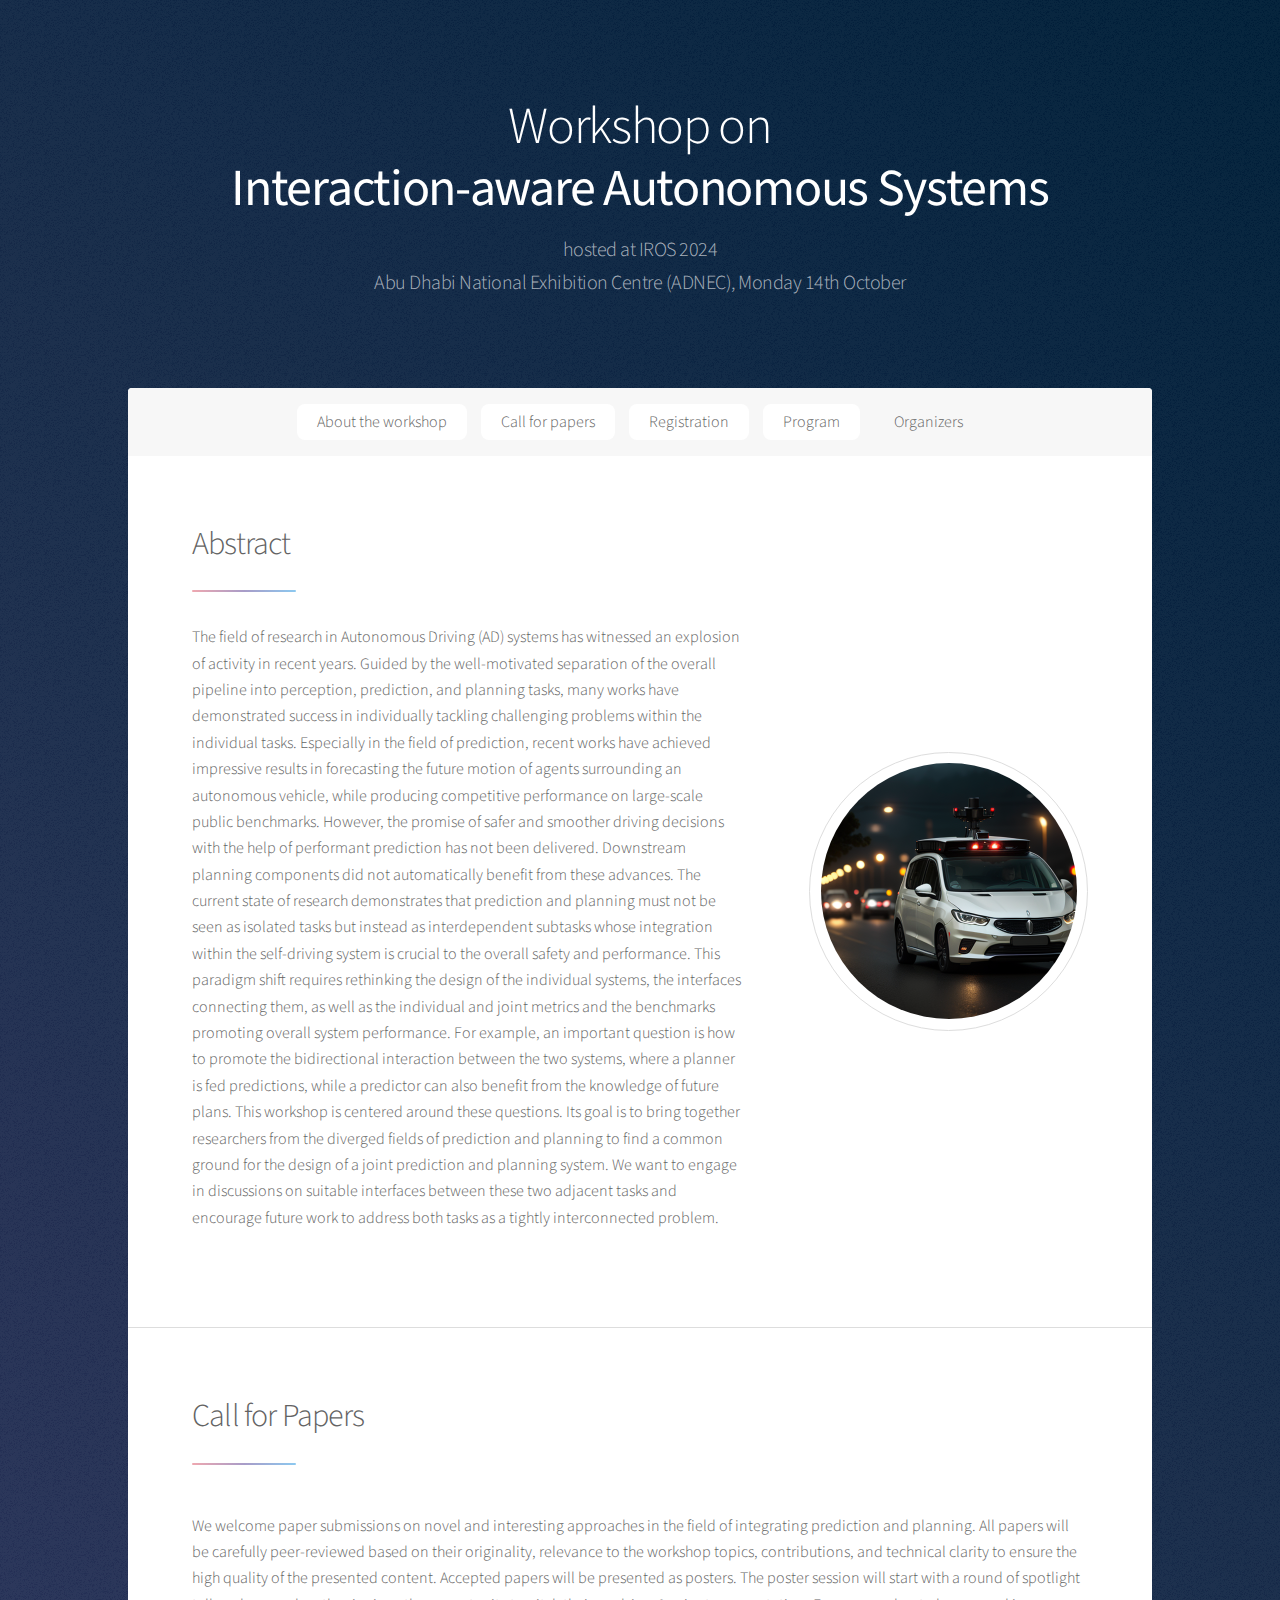
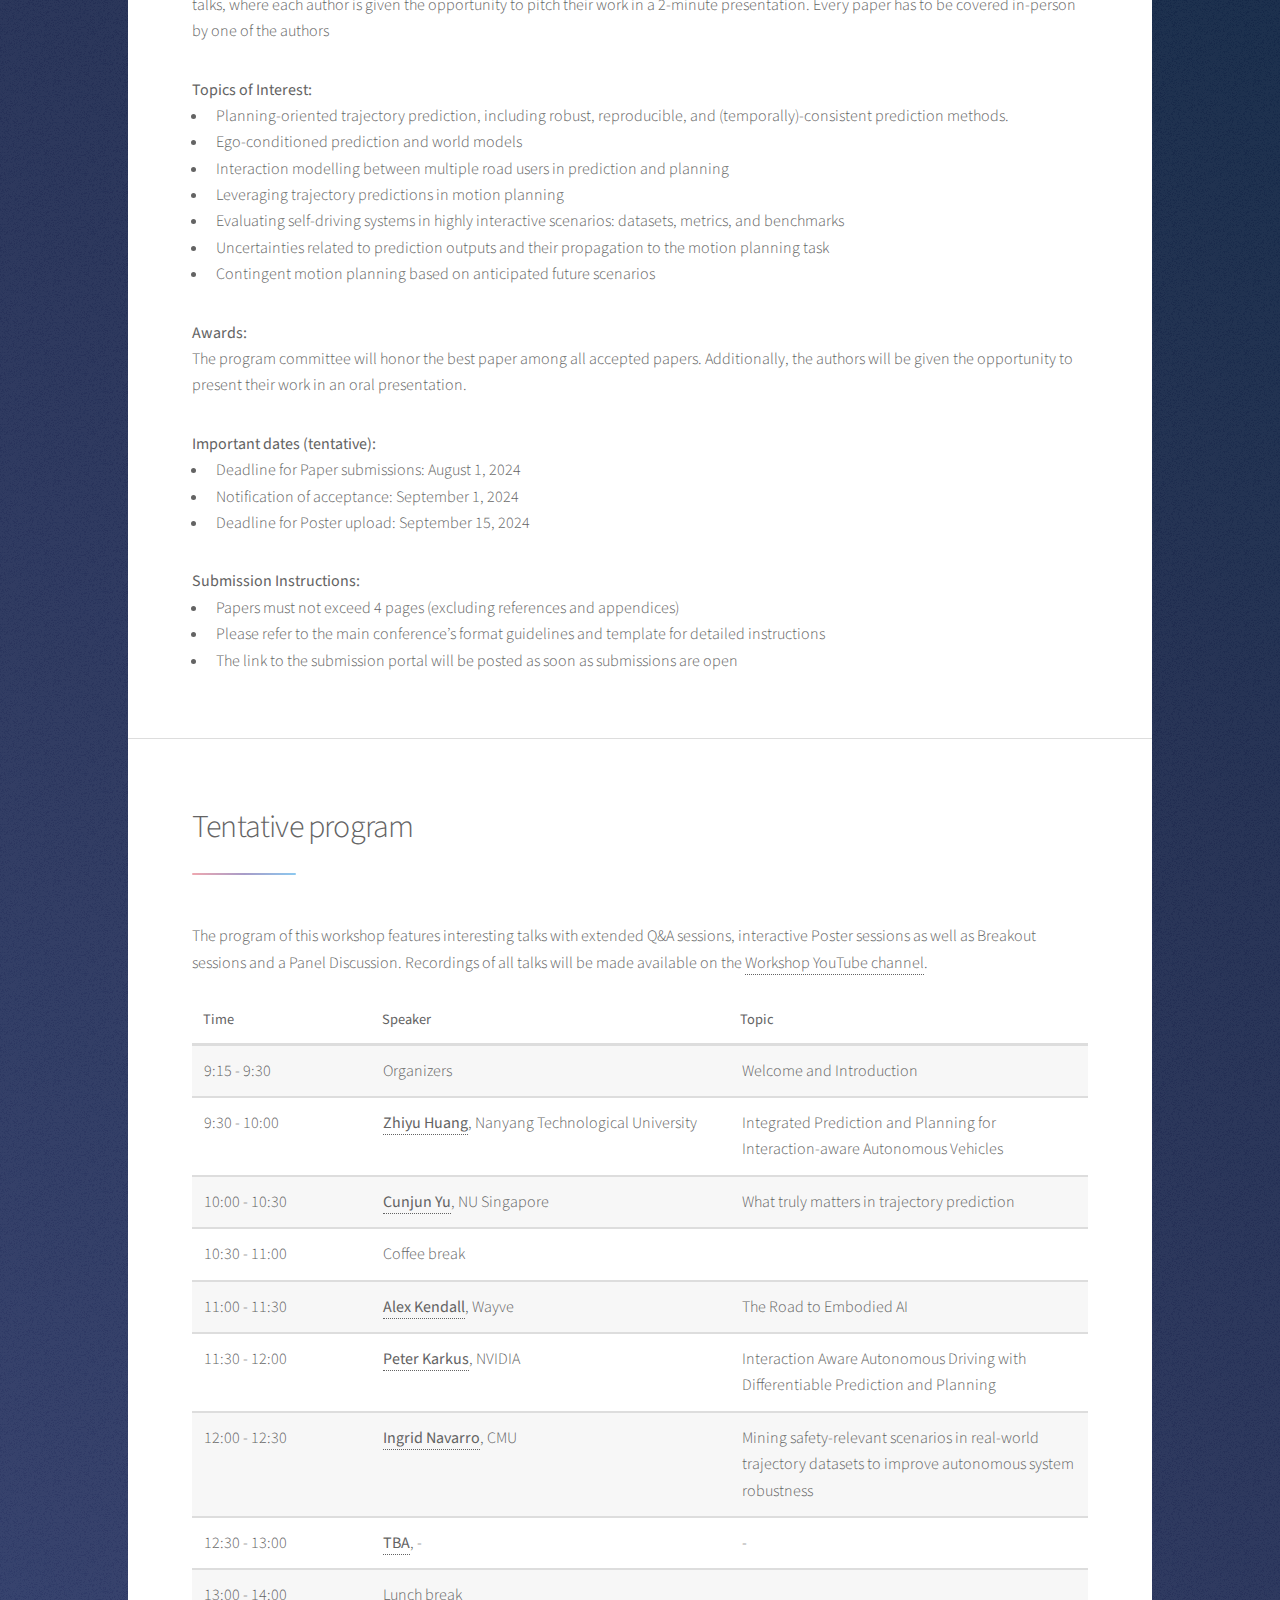
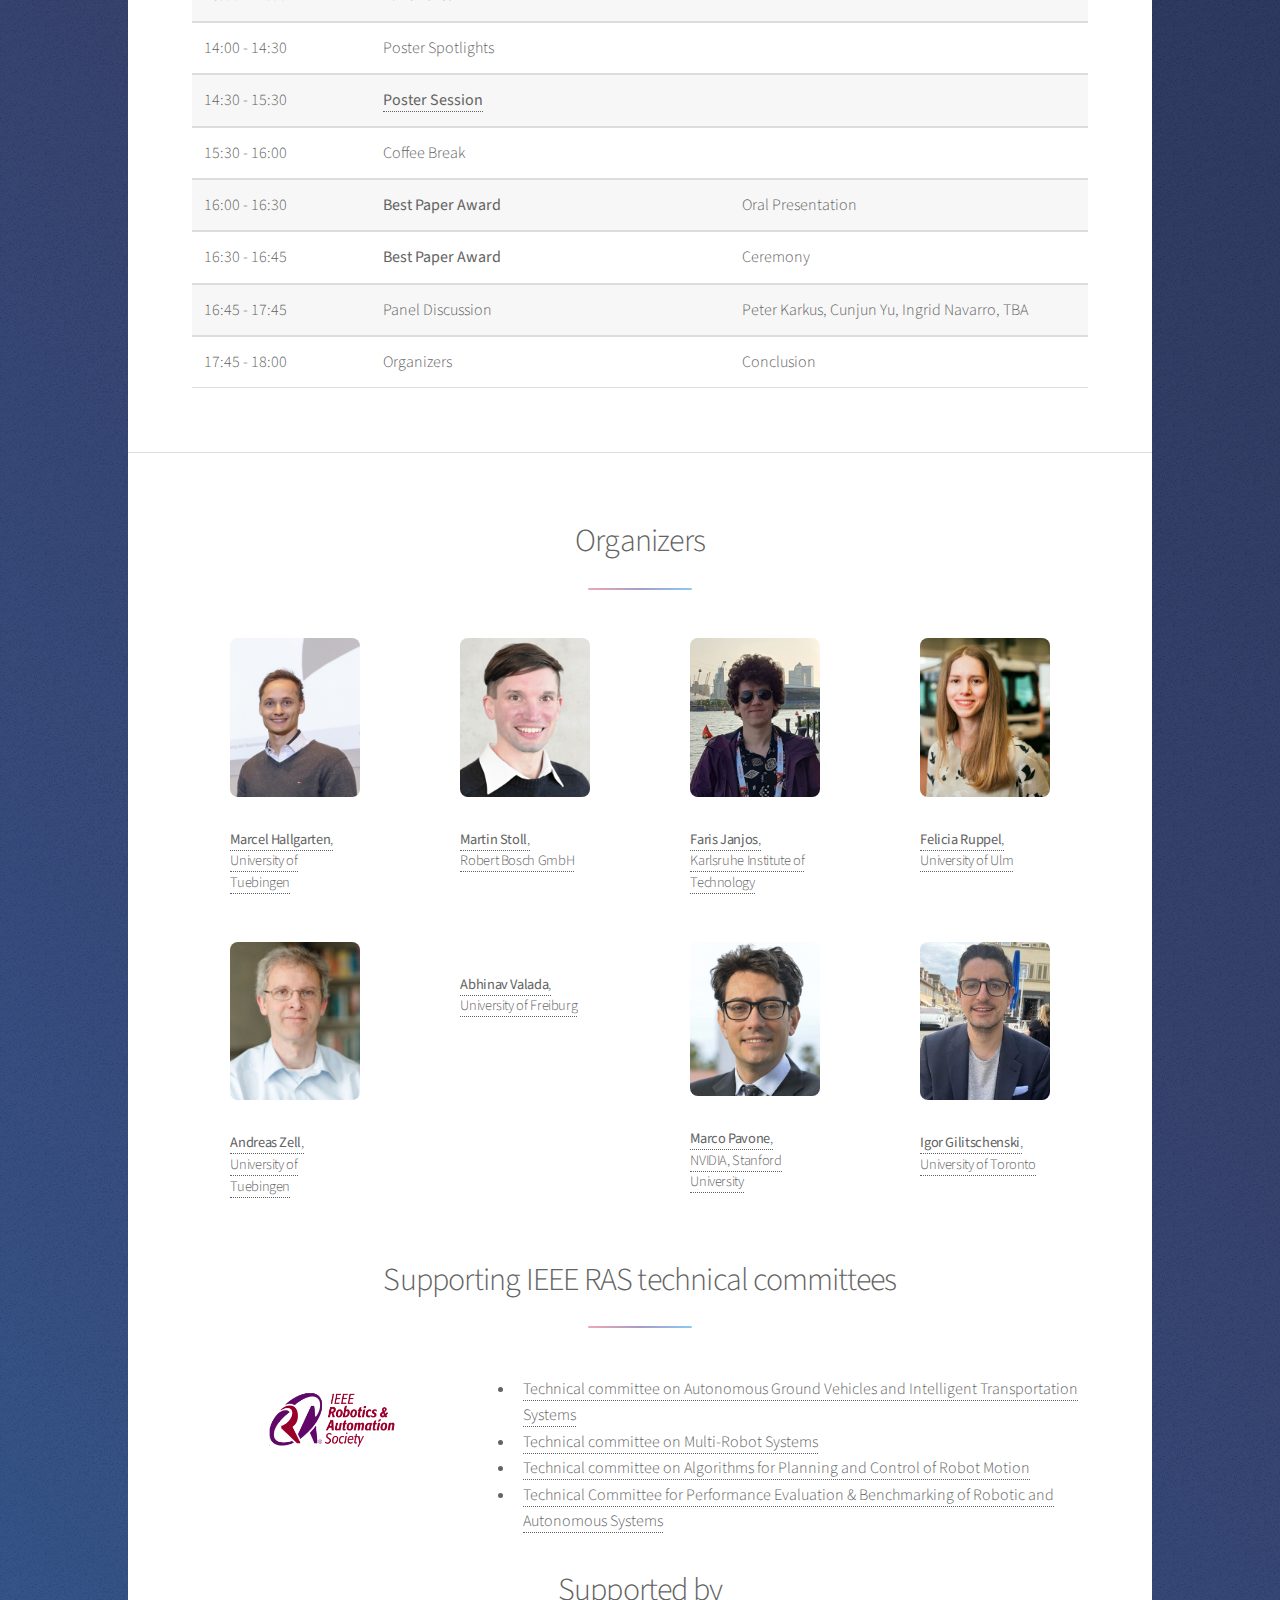
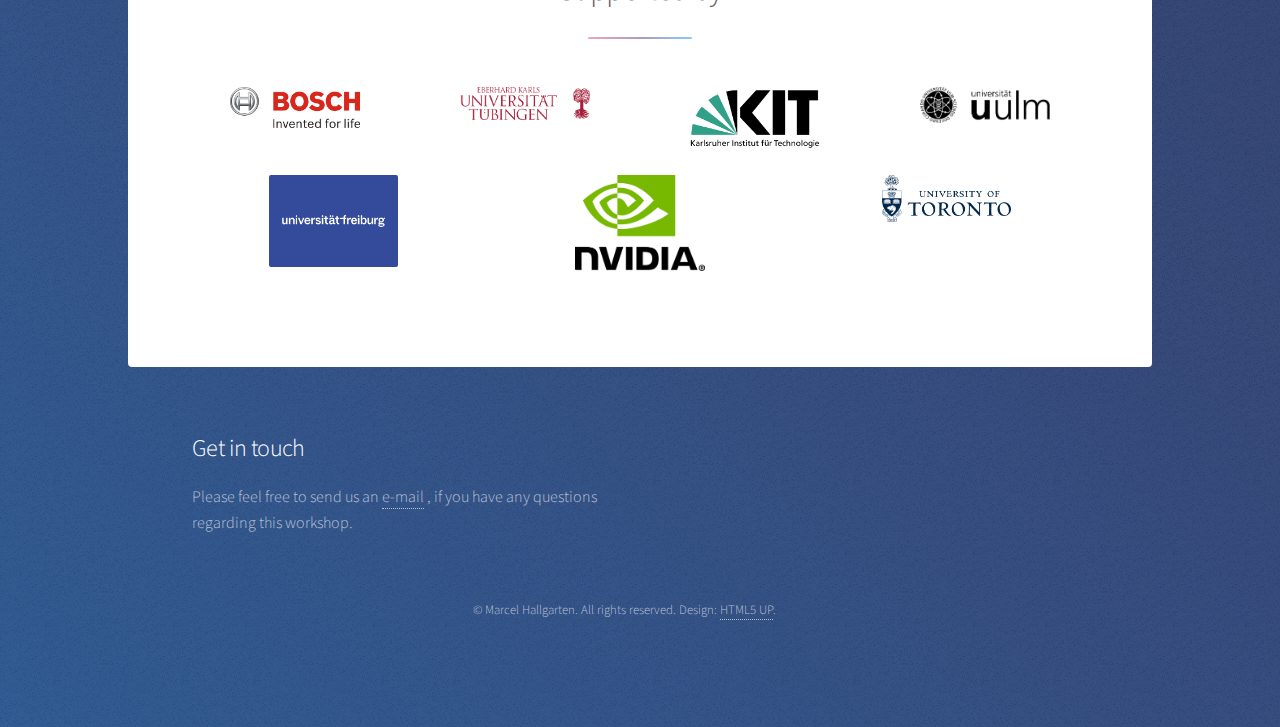
==== index.html @ a4592b58 "Update schedule" ====
<!DOCTYPE HTML>
<!--
	Stellar by HTML5 UP
	html5up.net | @ajlkn
	Free for personal and commercial use under the CCA 3.0 license (html5up.net/license)
-->
<html>

<head>
	<title>Workshop on Interaction-aware Autonomous Systems</title>
	<meta charset="utf-8" />
	<meta name="viewport" content="width=device-width, initial-scale=1, user-scalable=no" />
	<link rel="stylesheet" href="assets/css/main.css" />
	<noscript>
		<link rel="stylesheet" href="assets/css/noscript.css" />
	</noscript>
	<link rel="apple-touch-icon" sizes="180x180" href="apple-touch-icon.png">
	<link rel="icon" type="image/png" sizes="32x32" href="favicon-32x32.png">
	<link rel="icon" type="image/png" sizes="16x16" href="favicon-16x16.png">
	<link rel="manifest" href="/site.webmanifest" <link rel="shortcut icon" type="image/x-icon" href="favicon.ico">
</head>

<body class="is-preload">

	<!-- Wrapper -->
	<div id="wrapper">

		<!-- Header -->
		<header id="header" class="alt">
			<h1>Workshop on <br /> <strong>Interaction-aware Autonomous Systems</strong></h1>
			<p>hosted at IROS 2024<br>Abu Dhabi National Exhibition Centre (ADNEC), Monday 14th October</br></p>
		</header>

		<!-- Nav -->
		<nav id="nav">
			<ul>
				<li><a href="#intro" class="active">About the workshop</a></li>
				<li><a href="#call_for_papers" class="active">Call for papers</a></li>
				<li><a href="#registration" class="active">Registration</a></li>
				<li><a href="#program" class="active">Program</a></li>
				<li><a href="#organizers">Organizers</a></li>
			</ul>
		</nav>

		<!-- Main -->
		<div id="main">

			<!-- Introduction -->
			<section id="intro" class="main">
				<div class="spotlight">
					<div class="content">
						<header class="major">
							<h2>Abstract</h2>
						</header>
						<p>
							The field of research in Autonomous Driving (AD) systems has witnessed an explosion of
							activity in recent years.
							Guided by the well-motivated separation of the overall pipeline into perception, prediction,
							and planning tasks, many works have demonstrated success in individually tackling
							challenging problems within the individual tasks.
							Especially in the field of prediction, recent works have achieved impressive results in
							forecasting the future motion of agents surrounding an autonomous vehicle, while producing
							competitive performance on large-scale public benchmarks.
							However, the promise of safer and smoother driving decisions with the help of performant
							prediction has not been delivered.
							Downstream planning components did not automatically benefit from these advances.
							The current state of research demonstrates that prediction and planning must not be seen as
							isolated tasks but instead as interdependent subtasks whose integration within the
							self-driving system is crucial to the overall safety and performance.
							This paradigm shift requires rethinking the design of the individual systems, the interfaces
							connecting them, as well as the individual and joint metrics and the benchmarks promoting
							overall system performance. For example, an important question is how to promote the
							bidirectional interaction between the two systems, where a planner is fed predictions, while
							a predictor can also benefit from the knowledge of future plans.
							This workshop is centered around these questions. Its goal is to bring together researchers
							from the diverged fields of prediction and planning to find a common ground for the design
							of a joint prediction and planning system.
							We want to engage in discussions on suitable interfaces between these two adjacent tasks and
							encourage future work to address both tasks as a tightly interconnected problem.</p>
						</p>
					</div>
					<span class="image"><img src="images/autonomous_car.png" alt="" /></span>
				</div>
			</section>
			<section id="call_for_papers" class="main">
				<div class="content">
					<header class="major">
						<h2>Call for Papers</h2>
					</header>
					<p>
						We welcome paper submissions on novel and interesting approaches in the field of integrating
						prediction and planning. All papers will be carefully peer-reviewed based on their originality,
						relevance to the workshop topics, contributions, and technical clarity to ensure the high
						quality of the presented content. Accepted papers will be presented as posters. The poster
						session will start with a round of spotlight talks, where each author is given the opportunity
						to pitch their work in a 2-minute presentation. Every paper has to be covered in-person by one
						of the authors
					</p>
					<p style="margin-bottom: 0px"><strong>Topics of Interest:</strong></p>
					<ul>
						<li>Planning-oriented trajectory prediction, including robust, reproducible, and
							(temporally)-consistent prediction methods.</li>
						<li>Ego-conditioned prediction and world models</li>
						<li>Interaction modelling between multiple road users in prediction and planning</li>
						<li>Leveraging trajectory predictions in motion planning</li>
						<li>Evaluating self-driving systems in highly interactive scenarios: datasets, metrics, and
							benchmarks</li>
						<li>Uncertainties related to prediction outputs and their propagation to the motion planning
							task</li>
						<li>Contingent motion planning based on anticipated future scenarios</li>
					</ul>
					<p style="margin-bottom: 0px"><strong>Awards:</strong></p>
					<p>
						The program committee will honor the best paper among all accepted papers.
						Additionally, the authors will be given the opportunity to present their work in an oral
						presentation.
					</p>
					<p style="margin-bottom: 0px"><strong>Important dates (tentative):</strong></p>
					<ul>
						<li>Deadline for Paper submissions: August 1, 2024</li>
						<li>Notification of acceptance: September 1, 2024</li>
						<li>Deadline for Poster upload: September 15, 2024</li>
					</ul>
					<p style="margin-bottom: 0px"><strong>Submission Instructions:</strong></p>
					<ul>
						<li>Papers must not exceed 4 pages (excluding references and appendices)</li>
						<li>Please refer to the main conference’s format guidelines and template for detailed
							instructions</li>
						<li>The link to the submission portal will be posted as soon as submissions are open</li>
					</ul>
				</div>
			</section>
			<section id="program" class="main style1">
				<div class="container">
					<header class="major">
						<h2>Tentative program</h2>
					</header>

					<p>The program of this workshop features interesting talks with extended Q&A sessions, interactive
						Poster sessions as well as Breakout sessions and a Panel Discussion.
						Recordings of all talks will be made available on the <a href="#">Workshop YouTube channel</a>.
					</p>

					<div class="table-wrapper">
						<table>
							<thead>
								<tr>
									<th>Time</th>
									<th>Speaker</th>
									<th>Topic</th>
								</tr>
							</thead>
							<tbody>
								<tr>
									<td>9:15 - 9:30</td>
									<td>Organizers</td>
									<td>Welcome and Introduction</td>
								</tr>
								<tr onClick='toggleRow(this)'>
									<td>9:30 - 10:00</br>
									<td><strong><a href="https://mczhi.github.io/">Zhiyu Huang</a></strong>, Nanyang
										Technological University</td>
									<td>Integrated Prediction and Planning for Interaction-aware Autonomous Vehicles
									</td>
									<td class='expanded-row-content hide-row'>Traditional autonomous driving systems
										often have separate prediction and planning modules for easier engineering, but
										this approach can reduce the effectiveness and interactivity of the planning
										module. Simply designing and improving the prediction module isn't beneficial
										unless it's related to the performance of the planning module. Therefore,
										integrating prediction and planning is key to achieving a more interactive
										autonomous system by tightly coupling the prediction and planning modules. In my
										talk, I will discuss several works on integrated prediction and planning (such
										as DIPP, DTPP, and HPP) to address this issue and develop more interactive
										autonomous driving systems.</td>
								</tr>
								<tr onClick='toggleRow(this)'>
									<td>10:00 - 10:30</br>
									<td><strong><a href="https://cunjunyu.github.io/">Cunjun Yu</a></strong>, NU
										Singapore</td>
									<td>What truly matters in trajectory prediction</td>
									<td class='expanded-row-content hide-row'>Trajectory prediction is crucial for
										safety and smooth navigation in autonomous driving systems. However, there is a
										significant disparity between predictor accuracy on fixed datasets and
										real-world performance. We highlight the overlooked dynamics gap as a key factor
										in this disparity. In real scenarios, prediction algorithms influence the
										autonomous vehicle's behavior, which, in turn, affects other road agents,
										creating predictor-specific dynamics. This interaction leads to a gap between
										fixed dataset evaluations and actual driving conditions. We also examine the
										impact of factors beyond prediction accuracy, such as computational efficiency,
										and discuss potential solutions to mitigate this gap.</td>
								</tr>
								<tr>
									<td>10:30 - 11:00</td>
									<td>Coffee break</td>
									<td></td>
								</tr>
								<tr onClick='toggleRow(this)'>
									<td>11:00 - 11:30</br>
									<td><strong><a href="https://alexgkendall.com/">Alex Kendall</a></strong>, Wayve
									</td>
									<td>The Road to Embodied AI</td>
									<td class='expanded-row-content hide-row'>Abstract: tbd</td>
								</tr>
								<tr onClick='toggleRow(this)'>
									<td>11:30 - 12:00</br>
									<td><strong><a href="https://karkus.tilda.ws/">Peter Karkus</a></strong>, NVIDIA
									</td>
									<td>Interaction Aware Autonomous Driving with Differentiable Prediction and Planning
									</td>
									<td class='expanded-row-content hide-row'>Abstract: tbd</td>
								</tr>
								<tr onClick='toggleRow(this)'>
									<td>12:00 - 12:30</br>
									<td><strong><a href="https://cmubig.github.io/team/jean_oh/">Ingrid
											Navarro</a></strong>, CMU</td>
								<td>Mining safety-relevant scenarios in real-world trajectory datasets to improve
									autonomous system robustness</td>
								<td class='expanded-row-content hide-row'>Scenarios sampled from real-world
									trajectory datasets are generally assumed to lack diverse and relevant
									situations essential for developing robust prediction and planning algorithms
									for autonomous systems. As a result, approaches for validating these systems
									have relied on on-road tests, which present potential dangers to drivers and
									vulnerable road users, as well as simulated experiments, which may not
									accurately capture real-world conditions and behaviors. While most scenarios and
									agent-to-agent interactions in trajectory datasets represent nominal behavior,
									we argue that safety should not only encompass situations in which agents act in
									a safety-critical manner but also situations in which safety-criticality and
									infractions are avoided through proactive actions. We believe mining for and
									leveraging these scenarios is an under-explored alternative that could improve
									prediction and planning stacks for autonomous systems.
									In our work, we have studied various strategies for characterizing safety
									relevance in scenarios drawn from real-world datasets as well as exploring
									“what-if” scenarios representing hypothetical situations in which proactive
									maneuvers were not performed. We have also proposed and explored various
									downstream applications to our strategies in autonomous driving and aviation.
									These include the creation of safety-informed distribution shifts and improving
									the robustness of trajectory prediction and navigation algorithms. The purpose
									of this talk is, thus, to discuss some of our findings as well as avenues for
									future research
								</td>
								</tr>
								<tr onClick='toggleRow(this)'>
									<td>12:30 - 13:00</br>
									<td><strong><span style='border-bottom: dotted 1px'>TBA</span></strong>, -</td>
									<td>-</td>
									<td class='expanded-row-content hide-row'>Abstract: tbd</td>
								</tr>
								<tr>
									<td>13:00 - 14:00</td>
									<td>Lunch break</td>
									<td></td>
								</tr>
								<tr>
									<td>14:00 - 14:30</br>
									<td>Poster Spotlights</td>
									<td></td>
								</tr>
								<tr onClick='toggleRow(this)'>
									<td>14:30 - 15:30</br>
									<td><strong><span style='border-bottom: dotted 1px'>Poster Session</span></strong>
									</td>
									<td></td>
									<td class='expanded-row-content hide-row'>Posters: TBA</td>
								</tr>
								<tr>
									<td>15:30 - 16:00</br>
									<td>Coffee Break</td>
									<td></td>
								</tr>
								<tr onClick='toggleRow(this)'>
									<td>16:00 - 16:30</br>
									<td><strong>Best Paper Award</strong></td>
									<td>Oral Presentation</td>
									<td class='expanded-row-content hide-row'>Abstract: tbd</td>
								</tr>
								<tr>
									<td>16:30 - 16:45</br>
									<td><strong>Best Paper Award</strong></td>
									<td>Ceremony</td>
								</tr>
								<tr>
									<td>16:45 - 17:45</br>
									<td>Panel Discussion</td>
									<td>Peter Karkus, Cunjun Yu, Ingrid Navarro, TBA</td>
								</tr>
								<tr>
									<td>17:45 - 18:00</td>
									<td>Organizers</td>
									<td>Conclusion</td>
								</tr>
							</tbody>
						</table>
					</div>


				</div>
			</section>
			<section id="organizers" class="main style1">
				<div class="container">
					<header class="major special">
						<h2>Organizers</h2>
					</header>
					<div class="box alt">
						<div class="row gtr-uniform">
							<div class="col-2">
								<span class="image fit"><img src="images/Organizers/Marcel_Hallgarten_cropped.png"
										alt="" /></span>
								<h5> <a href="https://mh0797.github.io"><strong>Marcel Hallgarten</strong>,</br>
										University of Tuebingen</a></h5>
							</div>
							<div class="col-2">
								<span class="image fit"><img src="images/Organizers/Martin_Stoll_cropped.jpg"
										alt="" /></span>
								<h5><a href="#"><strong>Martin Stoll</strong>,</br> Robert Bosch
										GmbH</a></h5>
							</div>
							<div class="col-2">
								<span class="image fit"><img src="images/Organizers/Faris_Janjos_cropped.jpg"
										alt="" /></span>
								<h5> <a href="#"><strong>Faris Janjos</strong>,</br>Karlsruhe Institute of
										Technology</a></h5>
							</div>
							<div class="col-2">
								<span class="image fit"><img src="images/Organizers/Felicia_Ruppel_cropped.jpg"
										alt="" /></span>
								<h5> <a href="#"><strong>Felicia Ruppel</strong>,</br>University of Ulm</a></h5>
							</div>
						</div>
						<div class="row gtr-uniform" style="margin-top: 1.5em;">
							<div class="col-2">
								<span class="image fit"><img src="images/Organizers/Andreas_Zell_cropped.jpg"
										alt="" /></span>
								<h5> <a
										href="https://uni-tuebingen.de/fakultaeten/mathematisch-naturwissenschaftliche-fakultaet/fachbereiche/informatik/lehrstuehle/kognitive-systeme/the-chair/staff/prof-dr-andreas-zell/"><strong>Andreas
											Zell</strong>,</br> University of Tuebingen</a></h5>
							</div>
							<div class="col-2">
								<span class="image fit"><img src="images/Organizers/Abhinav_Valada.jpg" alt="" /></span>
								<h5> <a href="https://rl.uni-freiburg.de/people/valada"><strong>Abhinav
											Valada</strong>,</br>University of Freiburg</a></h5>
							</div>
							<div class="col-2">
								<span class="image fit"><img src="images/Organizers/Marco_Pavone_cropped.png"
										alt="" /></span>
								<h5> <a href="https://research.nvidia.com/person/marco-pavone"><strong>Marco
											Pavone</strong>,</br>NVIDIA, Stanford University</a></h5>
							</div>
							<div class="col-2">
								<span class="image fit"><img src="images/Organizers/Igor_cropped.png" alt="" /></span>
								<h5> <a href="https://tisl.cs.toronto.edu/author/igor-gilitschenski/"><strong>Igor
											Gilitschenski</strong>,</br>University of Toronto</a></h5>
							</div>
						</div>
					</div>
					</br>

					<header class="major special">
						<h2>Supporting IEEE RAS technical committees</h2>
					</header>
					<div class="row">
						<div class="col-2 col-12-medium">
							<span class="image fit"><img src="images/RAS-logo.png" alt="" /></span>
						</div>
						<div class="col-8 col-12-medium">
							<ul>
								<li><a href="https://www.ieee-ras.org/autonomous-ground-vehicles-and-intelligent-transportation-systems"
										target="_blank">Technical committee on Autonomous Ground Vehicles and
										Intelligent Transportation Systems</a>
								</li>
								<li><a href="https://www.ieee-ras.org/multi-robot-systems" target="_blank">Technical
										committee on Multi-Robot Systems</a>
								</li>
								<li><a href="https://www.ieee-ras.org/algorithms-for-planning-and-control-of-robot-motion"
										target="_blank">Technical committee on Algorithms for Planning and Control of
										Robot Motion</a>
								</li>
								<li><a href="https://www.ieee-ras.org/performance-evaluation" target="_blank">Technical
										Committee for Performance Evaluation & Benchmarking of Robotic and Autonomous
										Systems</a>
								</li>
							</ul>

						</div>
					</div>

					<header class="major special">
						<h2>Supported by</h2>
					</header>
					<div class="box alt">
						<div class="row gtr-uniform">
							<div class="col-2"><span class="image fit"><img style="border-radius:2px"
										src="images/Affiliations/BoschLogo.jpg" alt="" /></span></div>
							<div class="col-2"><span class="image fit"><img style="border-radius:2px"
										src="images/Affiliations/Uni_Tuebingen.png" alt="" /></span></div>
							<div class="col-2"><span class="image fit"><img style="border-radius:2px"
										src="images/Affiliations/KIT.png" alt="" /></span></div>
							<div class="col-2"><span class="image fit"><img style="border-radius:2px"
										src="images/Affiliations/Uni_Ulm.jpg" alt="" /></span></div>
						</div>
						<div class="row" style="margin-top: 1.5em;">
							<div class="col-2"><span class="image fit"><img style="border-radius:2px"
										src="images/Affiliations/Uni_Freiburg.png" alt="" /></span></div>
							<div class="col-2"><span class="image fit"><img style="border-radius:2px"
										src="images/Affiliations/NVIDIA.png" alt="" /></span></div>
							<div class="col-2"><span class="image fit"><img style="border-radius:2px"
										src="images/Affiliations/univ_toronto.png" alt="" /></span></div>
						</div>
					</div>
				</div>
			</section>


		</div>

		<!-- Footer -->
		<footer id="footer">
			<section>
				<h2>Get in touch</h2>
				<p>Please feel free to send us an <a
						href="mailto:marcel.hallgarten@uni-tuebingen.de?Subject=Workshop%23IPP" target="_top">e-mail</a>
					, if you have any questions regarding this workshop.</p>
			</section>
			<p class="copyright">&copy; Marcel Hallgarten. All rights reserved. Design: <a
					href="https://html5up.net">HTML5 UP</a>.</p>
		</footer>

	</div>

	<!-- Scripts -->
	<script src="assets/js/jquery.min.js"></script>
	<script src="assets/js/jquery.scrollex.min.js"></script>
	<script src="assets/js/jquery.scrolly.min.js"></script>
	<script src="assets/js/browser.min.js"></script>
	<script src="assets/js/breakpoints.min.js"></script>
	<script src="assets/js/util.js"></script>
	<script src="assets/js/main.js"></script>

	<script>
		const toggleRow = (element) => {
			element.getElementsByClassName('expanded-row-content')[0].classList.toggle('hide-row');
			console.log(event);
		}
	</script>

</body>

</html>
---- assets/css/main.css ----
@import url(fontawesome-all.min.css);
@import 'https://fonts.googleapis.com/css?family=Source+Sans+Pro:300,400';

/*
	Stellar by HTML5 UP
	html5up.net | @ajlkn
	Free for personal and commercial use under the CCA 3.0 license (html5up.net/license)
	LHMP 2022
*/

html, body, div, span, applet, object,
iframe, h1, h2, h3, h4, h5, h6, p, blockquote,
pre, a, abbr, acronym, address, big, cite,
code, del, dfn, em, img, ins, kbd, q, s, samp,
small, strike, strong, sub, sup, tt, var, b,
u, i, center, dl, dt, dd, ol, ul, li, fieldset,
form, label, legend, table, caption, tbody,
tfoot, thead, tr, th, td, article, aside,
canvas, details, embed, figure, figcaption,
footer, header, hgroup, menu, nav, output, ruby,
section, summary, time, mark, audio, video {
	margin: 0;
	padding: 0;
	border: 0;
	font-size: 100%;
	font: inherit;
	vertical-align: baseline;}

article, aside, details, figcaption, figure,
footer, header, hgroup, menu, nav, section {
	display: block;}

body {
	line-height: 1;
}

ol, ul {
	list-style: none;
}

blockquote, q {
	quotes: none;
}

	blockquote:before, blockquote:after, q:before, q:after {
		content: '';
		content: none;
	}

table {
	border-collapse: collapse;
	border-spacing: 0;
}

body {
	-webkit-text-size-adjust: none;
}

mark {
	background-color: transparent;
	color: inherit;
}

input::-moz-focus-inner {
	border: 0;
	padding: 0;
}

input, select, textarea {
	-moz-appearance: none;
	-webkit-appearance: none;
	-ms-appearance: none;
	appearance: none;
}

/* Basic */

	@-ms-viewport {
		width: device-width;
	}

	body {
		-ms-overflow-style: scrollbar;
	}

	@media screen and (max-width: 480px) {

		html, body {
			min-width: 320px;
		}

	}

	html {
		box-sizing: border-box;
	}

	*, *:before, *:after {
		box-sizing: inherit;
	}

	body {
		background-color: #2d5890;
		background-image: url("images/overlay.png"), -moz-linear-gradient(45deg, #2d5890, #315186, #334a7c, #334372, #333d68, #2e3961, #293459, #243052, #1b2c4b, #122845, #08233e, #001f37);
		background-image: url("images/overlay.png"), -webkit-linear-gradient(45deg, #2d5890, #315186, #334a7c, #334372, #333d68, #2e3961, #293459, #243052, #1b2c4b, #122845, #08233e, #001f37);
		background-image: url("images/overlay.png"), -ms-linear-gradient(45deg, #2d5890, #315186, #334a7c, #334372, #333d68, #2e3961, #293459, #243052, #1b2c4b, #122845, #08233e, #001f37);
		background-image: url("images/overlay.png"), linear-gradient(45deg, #2d5890, #315186, #334a7c, #334372, #333d68, #2e3961, #293459, #243052, #1b2c4b, #122845, #08233e, #001f37);
	}

		body.is-preload *, body.is-preload *:before, body.is-preload *:after {
			-moz-animation: none !important;
			-webkit-animation: none !important;
			-ms-animation: none !important;
			animation: none !important;
			-moz-transition: none !important;
			-webkit-transition: none !important;
			-ms-transition: none !important;
			transition: none !important;
		}

/* Type */

	body {
		background-color: #2d5890;
		color: rgba(255, 255, 255, 0.65);
	}

	body, input, select, textarea {
		font-family: "Source Sans Pro", Helvetica, sans-serif;
		font-size: 17pt;
		font-weight: 300;
		line-height: 1.65;
	}

		@media screen and (max-width: 1680px) {

			body, input, select, textarea {
				font-size: 14pt;
			}

		}

		@media screen and (max-width: 1280px) {

			body, input, select, textarea {
				font-size: 12pt;
			}

		}

		@media screen and (max-width: 360px) {

			body, input, select, textarea {
				font-size: 11pt;
			}

		}

	a {
		-moz-transition: color 0.2s ease, border-bottom 0.2s ease;
		-webkit-transition: color 0.2s ease, border-bottom 0.2s ease;
		-ms-transition: color 0.2s ease, border-bottom 0.2s ease;
		transition: color 0.2s ease, border-bottom 0.2s ease;
		text-decoration: none;
		border-bottom: dotted 1px;
		color: inherit;
	}

		a:hover {
			border-bottom-color: transparent;
		}

	strong, b {
		font-weight: 400;
	}

	em, i {
		font-style: italic;
	}

	p {
		margin: 0 0 2em 0;
	}

		p.content {
			-moz-columns: 20em 2;
			-webkit-columns: 20em 2;
			-ms-columns: 20em 2;
			columns: 20em 2;
			-moz-column-gap: 2em;
			-webkit-column-gap: 2em;
			-ms-column-gap: 2em;
			column-gap: 2em;
			text-align: justify;
		}

	h1, h2, h3, h4, h5, h6 {
		font-weight: 300;
		line-height: 1.5;
		margin: 0 0 0.7em 0;
		letter-spacing: -0.025em;
	}

		h1 a, h2 a, h3 a, h4 a, h5 a, h6 a {
			color: inherit;
			text-decoration: none;
		}

	h1 {
		font-size: 2.5em;
		line-height: 1.2;
	}

	h2 {
		font-size: 1.5em;
	}

	h3 {
		font-size: 1.25em;
	}

	h4 {
		font-size: 1.1em;
	}

	h5 {
		font-size: 0.9em;
	}

	h6 {
		font-size: 0.7em;
	}

	@media screen and (max-width: 736px) {

		h1 {
			font-size: 2em;
		}

	}

	sub {
		font-size: 0.8em;
		position: relative;
		top: 0.5em;
	}

	sup {
		font-size: 0.8em;
		position: relative;
		top: -0.5em;
	}

	blockquote {
		border-left: solid 4px;
		font-style: italic;
		margin: 0 0 2em 0;
		padding: 0.5em 0 0.5em 2em;
	}

	code {
		border-radius: 8px;
		border: solid 1px;
		font-family: "Courier New", monospace;
		font-size: 0.9em;
		margin: 0 0.25em;
		padding: 0.25em 0.65em;
	}

	pre {
		-webkit-overflow-scrolling: touch;
		font-family: "Courier New", monospace;
		font-size: 0.9em;
		margin: 0 0 2em 0;
	}

		pre code {
			display: block;
			line-height: 1.75;
			padding: 1em 1.5em;
			overflow-x: auto;
		}

	hr {
		border: 0;
		border-bottom: solid 1px;
		margin: 2em 0;
	}

		hr.major {
			margin: 3em 0;
		}

	.align-left {
		text-align: left;
	}

	.align-center {
		text-align: center;
	}

	.align-right {
		text-align: right;
	}

	input, select, textarea {
		color: #ffffff;
	}

	a:hover {
		color: #ffffff;
	}

	strong, b {
		color: #ffffff;
	}

	h1, h2, h3, h4, h5, h6 {
		color: #ffffff;
	}

	blockquote {
		border-left-color: rgba(255, 255, 255, 0.35);
	}

	code {
		background: rgba(255, 255, 255, 0.075);
		border-color: rgba(255, 255, 255, 0.35);
	}

	hr {
		border-bottom-color: rgba(255, 255, 255, 0.35);
	}

/* Row */

	.row {
		display: flex;
		flex-wrap: wrap;
		box-sizing: border-box;
		align-items: stretch;
	}

		.row > * {
			box-sizing: border-box;
		}

		.row.gtr-uniform > * > :last-child {
			margin-bottom: 0;
		}

		.row.aln-left {
			justify-content: flex-start;
		}

		.row.aln-center {
			justify-content: center;
		}

		.row.aln-right {
			justify-content: flex-end;
		}

		.row.aln-top {
			align-items: flex-start;
		}

		.row.aln-middle {
			align-items: center;
		}

		.row.aln-bottom {
			align-items: flex-end;
		}

		.row > .imp {
			order: -1;
		}

		.row > .col-1 {
			width: 8.33333%;
		}

		.row > .off-1 {
			margin-left: 8.33333%;
		}

		.row > .col-2 {
			width: 16.66667%;
			margin: 0px auto;
		}

		.row > .off-2 {
			margin-left: 16.66667%;
		}

		.row > .col-3 {
			width: 25%;
		}

		.row > .off-3 {
			margin-left: 25%;
		}

		.row > .col-4 {
			width: 33.33333%;
		}

		.row > .off-4 {
			margin-left: 33.33333%;
		}

		.row > .col-5 {
			width: 41.66667%;
		}

		.row > .off-5 {
			margin-left: 41.66667%;
		}

		.row > .col-6 {
			width: 50%;
		}

		.row > .off-6 {
			margin-left: 50%;
		}

		.row > .col-7 {
			width: 58.33333%;
		}

		.row > .off-7 {
			margin-left: 58.33333%;
		}

		.row > .col-8 {
			width: 66.66667%;
		}

		.row > .off-8 {
			margin-left: 66.66667%;
		}

		.row > .col-9 {
			width: 75%;
		}

		.row > .off-9 {
			margin-left: 75%;
		}

		.row > .col-10 {
			width: 83.33333%;
		}

		.row > .off-10 {
			margin-left: 83.33333%;
		}

		.row > .col-11 {
			width: 91.66667%;
		}

		.row > .off-11 {
			margin-left: 91.66667%;
		}

		.row > .col-12 {
			width: 100%;
		}

		.row > .off-12 {
			margin-left: 100%;
		}

		.row.gtr-0 {
			margin-top: 0;
			margin-left: 0em;
		}

			.row.gtr-0 > * {
				padding: 0 0 0 0em;
			}

			.row.gtr-0.gtr-uniform {
				margin-top: 0em;
			}

				.row.gtr-0.gtr-uniform > * {
					padding-top: 0em;
				}

		.row.gtr-25 {
			margin-top: 0;
			margin-left: -0.375em;
		}

			.row.gtr-25 > * {
				padding: 0 0 0 0.375em;
			}

			.row.gtr-25.gtr-uniform {
				margin-top: -0.375em;
			}

				.row.gtr-25.gtr-uniform > * {
					padding-top: 0.375em;
				}

		.row.gtr-50 {
			margin-top: 0;
			margin-left: -0.75em;
		}

			.row.gtr-50 > * {
				padding: 0 0 0 0.75em;
			}

			.row.gtr-50.gtr-uniform {
				margin-top: -0.75em;
			}

				.row.gtr-50.gtr-uniform > * {
					padding-top: 0.75em;
				}

		.row {
			margin-top: 0;
			margin-left: -1.5em;
		}

			.row > * {
				padding: 0 0 0 1.5em;
			}

			.row.gtr-uniform {
				margin-top: -1.5em;
			}

				.row.gtr-uniform > * {
					padding-top: 1.5em;
				}

		.row.gtr-150 {
			margin-top: 0;
			margin-left: -2.25em;
		}

			.row.gtr-150 > * {
				padding: 0 0 0 2.25em;
			}

			.row.gtr-150.gtr-uniform {
				margin-top: -2.25em;
			}

				.row.gtr-150.gtr-uniform > * {
					padding-top: 2.25em;
				}

		.row.gtr-200 {
			margin-top: 0;
			margin-left: -3em;
		}

			.row.gtr-200 > * {
				padding: 0 0 0 3em;
			}

			.row.gtr-200.gtr-uniform {
				margin-top: -3em;
			}

				.row.gtr-200.gtr-uniform > * {
					padding-top: 3em;
				}

		@media screen and (max-width: 1680px) {

			.row {
				display: flex;
				flex-wrap: wrap;
				box-sizing: border-box;
				align-items: stretch;
			}

				.row > * {
					box-sizing: border-box;
				}

				.row.gtr-uniform > * > :last-child {
					margin-bottom: 0;
				}

				.row.aln-left {
					justify-content: flex-start;
				}

				.row.aln-center {
					justify-content: center;
				}

				.row.aln-right {
					justify-content: flex-end;
				}

				.row.aln-top {
					align-items: flex-start;
				}

				.row.aln-middle {
					align-items: center;
				}

				.row.aln-bottom {
					align-items: flex-end;
				}

				.row > .imp-xlarge {
					order: -1;
				}

				.row > .col-1-xlarge {
					width: 8.33333%;
				}

				.row > .off-1-xlarge {
					margin-left: 8.33333%;
				}

				.row > .col-2-xlarge {
					width: 16.66667%;
				}

				.row > .off-2-xlarge {
					margin-left: 16.66667%;
				}

				.row > .col-3-xlarge {
					width: 25%;
				}

				.row > .off-3-xlarge {
					margin-left: 25%;
				}

				.row > .col-4-xlarge {
					width: 33.33333%;
				}

				.row > .off-4-xlarge {
					margin-left: 33.33333%;
				}

				.row > .col-5-xlarge {
					width: 41.66667%;
				}

				.row > .off-5-xlarge {
					margin-left: 41.66667%;
				}

				.row > .col-6-xlarge {
					width: 50%;
				}

				.row > .off-6-xlarge {
					margin-left: 50%;
				}

				.row > .col-7-xlarge {
					width: 58.33333%;
				}

				.row > .off-7-xlarge {
					margin-left: 58.33333%;
				}

				.row > .col-8-xlarge {
					width: 66.66667%;
				}

				.row > .off-8-xlarge {
					margin-left: 66.66667%;
				}

				.row > .col-9-xlarge {
					width: 75%;
				}

				.row > .off-9-xlarge {
					margin-left: 75%;
				}

				.row > .col-10-xlarge {
					width: 83.33333%;
				}

				.row > .off-10-xlarge {
					margin-left: 83.33333%;
				}

				.row > .col-11-xlarge {
					width: 91.66667%;
				}

				.row > .off-11-xlarge {
					margin-left: 91.66667%;
				}

				.row > .col-12-xlarge {
					width: 100%;
				}

				.row > .off-12-xlarge {
					margin-left: 100%;
				}

				.row.gtr-0 {
					margin-top: 0;
					margin-left: 0em;
				}

					.row.gtr-0 > * {
						padding: 0 0 0 0em;
					}

					.row.gtr-0.gtr-uniform {
						margin-top: 0em;
					}

						.row.gtr-0.gtr-uniform > * {
							padding-top: 0em;
						}

				.row.gtr-25 {
					margin-top: 0;
					margin-left: -0.375em;
				}

					.row.gtr-25 > * {
						padding: 0 0 0 0.375em;
					}

					.row.gtr-25.gtr-uniform {
						margin-top: -0.375em;
					}

						.row.gtr-25.gtr-uniform > * {
							padding-top: 0.375em;
						}

				.row.gtr-50 {
					margin-top: 0;
					margin-left: -0.75em;
				}

					.row.gtr-50 > * {
						padding: 0 0 0 0.75em;
					}

					.row.gtr-50.gtr-uniform {
						margin-top: -0.75em;
					}

						.row.gtr-50.gtr-uniform > * {
							padding-top: 0.75em;
						}

				.row {
					margin-top: 0;
					margin-left: -1.5em;
				}

					.row > * {
						padding: 0 0 0 1.5em;
					}

					.row.gtr-uniform {
						margin-top: -1.5em;
					}

						.row.gtr-uniform > * {
							padding-top: 1.5em;
						}

				.row.gtr-150 {
					margin-top: 0;
					margin-left: -2.25em;
				}

					.row.gtr-150 > * {
						padding: 0 0 0 2.25em;
					}

					.row.gtr-150.gtr-uniform {
						margin-top: -2.25em;
					}

						.row.gtr-150.gtr-uniform > * {
							padding-top: 2.25em;
						}

				.row.gtr-200 {
					margin-top: 0;
					margin-left: -3em;
				}

					.row.gtr-200 > * {
						padding: 0 0 0 3em;
					}

					.row.gtr-200.gtr-uniform {
						margin-top: -3em;
					}

						.row.gtr-200.gtr-uniform > * {
							padding-top: 3em;
						}

		}

		@media screen and (max-width: 1280px) {

			.row {
				display: flex;
				flex-wrap: wrap;
				box-sizing: border-box;
				align-items: stretch;
			}

				.row > * {
					box-sizing: border-box;
				}

				.row.gtr-uniform > * > :last-child {
					margin-bottom: 0;
				}

				.row.aln-left {
					justify-content: flex-start;
				}

				.row.aln-center {
					justify-content: center;
				}

				.row.aln-right {
					justify-content: flex-end;
				}

				.row.aln-top {
					align-items: flex-start;
				}

				.row.aln-middle {
					align-items: center;
				}

				.row.aln-bottom {
					align-items: flex-end;
				}

				.row > .imp-large {
					order: -1;
				}

				.row > .col-1-large {
					width: 8.33333%;
				}

				.row > .off-1-large {
					margin-left: 8.33333%;
				}

				.row > .col-2-large {
					width: 16.66667%;
				}

				.row > .off-2-large {
					margin-left: 16.66667%;
				}

				.row > .col-3-large {
					width: 25%;
				}

				.row > .off-3-large {
					margin-left: 25%;
				}

				.row > .col-4-large {
					width: 33.33333%;
				}

				.row > .off-4-large {
					margin-left: 33.33333%;
				}

				.row > .col-5-large {
					width: 41.66667%;
				}

				.row > .off-5-large {
					margin-left: 41.66667%;
				}

				.row > .col-6-large {
					width: 50%;
				}

				.row > .off-6-large {
					margin-left: 50%;
				}

				.row > .col-7-large {
					width: 58.33333%;
				}

				.row > .off-7-large {
					margin-left: 58.33333%;
				}

				.row > .col-8-large {
					width: 66.66667%;
				}

				.row > .off-8-large {
					margin-left: 66.66667%;
				}

				.row > .col-9-large {
					width: 75%;
				}

				.row > .off-9-large {
					margin-left: 75%;
				}

				.row > .col-10-large {
					width: 83.33333%;
				}

				.row > .off-10-large {
					margin-left: 83.33333%;
				}

				.row > .col-11-large {
					width: 91.66667%;
				}

				.row > .off-11-large {
					margin-left: 91.66667%;
				}

				.row > .col-12-large {
					width: 100%;
				}

				.row > .off-12-large {
					margin-left: 100%;
				}

				.row.gtr-0 {
					margin-top: 0;
					margin-left: 0em;
				}

					.row.gtr-0 > * {
						padding: 0 0 0 0em;
					}

					.row.gtr-0.gtr-uniform {
						margin-top: 0em;
					}

						.row.gtr-0.gtr-uniform > * {
							padding-top: 0em;
						}

				.row.gtr-25 {
					margin-top: 0;
					margin-left: -0.375em;
				}

					.row.gtr-25 > * {
						padding: 0 0 0 0.375em;
					}

					.row.gtr-25.gtr-uniform {
						margin-top: -0.375em;
					}

						.row.gtr-25.gtr-uniform > * {
							padding-top: 0.375em;
						}

				.row.gtr-50 {
					margin-top: 0;
					margin-left: -0.75em;
				}

					.row.gtr-50 > * {
						padding: 0 0 0 0.75em;
					}

					.row.gtr-50.gtr-uniform {
						margin-top: -0.75em;
					}

						.row.gtr-50.gtr-uniform > * {
							padding-top: 0.75em;
						}

				.row {
					margin-top: 0;
					margin-left: -1.5em;
				}

					.row > * {
						padding: 0 0 0 1.5em;
					}

					.row.gtr-uniform {
						margin-top: -1.5em;
					}

						.row.gtr-uniform > * {
							padding-top: 1.5em;
						}

				.row.gtr-150 {
					margin-top: 0;
					margin-left: -2.25em;
				}

					.row.gtr-150 > * {
						padding: 0 0 0 2.25em;
					}

					.row.gtr-150.gtr-uniform {
						margin-top: -2.25em;
					}

						.row.gtr-150.gtr-uniform > * {
							padding-top: 2.25em;
						}

				.row.gtr-200 {
					margin-top: 0;
					margin-left: -3em;
				}

					.row.gtr-200 > * {
						padding: 0 0 0 3em;
					}

					.row.gtr-200.gtr-uniform {
						margin-top: -3em;
					}

						.row.gtr-200.gtr-uniform > * {
							padding-top: 3em;
						}

		}

		@media screen and (max-width: 980px) {

			.row {
				display: flex;
				flex-wrap: wrap;
				box-sizing: border-box;
				align-items: stretch;
			}

				.row > * {
					box-sizing: border-box;
				}

				.row.gtr-uniform > * > :last-child {
					margin-bottom: 0;
				}

				.row.aln-left {
					justify-content: flex-start;
				}

				.row.aln-center {
					justify-content: center;
				}

				.row.aln-right {
					justify-content: flex-end;
				}

				.row.aln-top {
					align-items: flex-start;
				}

				.row.aln-middle {
					align-items: center;
				}

				.row.aln-bottom {
					align-items: flex-end;
				}

				.row > .imp-medium {
					order: -1;
				}

				.row > .col-1-medium {
					width: 8.33333%;
				}

				.row > .off-1-medium {
					margin-left: 8.33333%;
				}

				.row > .col-2-medium {
					width: 16.66667%;
				}

				.row > .off-2-medium {
					margin-left: 16.66667%;
				}

				.row > .col-3-medium {
					width: 25%;
				}

				.row > .off-3-medium {
					margin-left: 25%;
				}

				.row > .col-4-medium {
					width: 33.33333%;
				}

				.row > .off-4-medium {
					margin-left: 33.33333%;
				}

				.row > .col-5-medium {
					width: 41.66667%;
				}

				.row > .off-5-medium {
					margin-left: 41.66667%;
				}

				.row > .col-6-medium {
					width: 50%;
				}

				.row > .off-6-medium {
					margin-left: 50%;
				}

				.row > .col-7-medium {
					width: 58.33333%;
				}

				.row > .off-7-medium {
					margin-left: 58.33333%;
				}

				.row > .col-8-medium {
					width: 66.66667%;
				}

				.row > .off-8-medium {
					margin-left: 66.66667%;
				}

				.row > .col-9-medium {
					width: 75%;
				}

				.row > .off-9-medium {
					margin-left: 75%;
				}

				.row > .col-10-medium {
					width: 83.33333%;
				}

				.row > .off-10-medium {
					margin-left: 83.33333%;
				}

				.row > .col-11-medium {
					width: 91.66667%;
				}

				.row > .off-11-medium {
					margin-left: 91.66667%;
				}

				.row > .col-12-medium {
					width: 100%;
				}

				.row > .off-12-medium {
					margin-left: 100%;
				}

				.row.gtr-0 {
					margin-top: 0;
					margin-left: 0em;
				}

					.row.gtr-0 > * {
						padding: 0 0 0 0em;
					}

					.row.gtr-0.gtr-uniform {
						margin-top: 0em;
					}

						.row.gtr-0.gtr-uniform > * {
							padding-top: 0em;
						}

				.row.gtr-25 {
					margin-top: 0;
					margin-left: -0.375em;
				}

					.row.gtr-25 > * {
						padding: 0 0 0 0.375em;
					}

					.row.gtr-25.gtr-uniform {
						margin-top: -0.375em;
					}

						.row.gtr-25.gtr-uniform > * {
							padding-top: 0.375em;
						}

				.row.gtr-50 {
					margin-top: 0;
					margin-left: -0.75em;
				}

					.row.gtr-50 > * {
						padding: 0 0 0 0.75em;
					}

					.row.gtr-50.gtr-uniform {
						margin-top: -0.75em;
					}

						.row.gtr-50.gtr-uniform > * {
							padding-top: 0.75em;
						}

				.row {
					margin-top: 0;
					margin-left: -1.5em;
				}

					.row > * {
						padding: 0 0 0 1.5em;
					}

					.row.gtr-uniform {
						margin-top: -1.5em;
					}

						.row.gtr-uniform > * {
							padding-top: 1.5em;
						}

				.row.gtr-150 {
					margin-top: 0;
					margin-left: -2.25em;
				}

					.row.gtr-150 > * {
						padding: 0 0 0 2.25em;
					}

					.row.gtr-150.gtr-uniform {
						margin-top: -2.25em;
					}

						.row.gtr-150.gtr-uniform > * {
							padding-top: 2.25em;
						}

				.row.gtr-200 {
					margin-top: 0;
					margin-left: -3em;
				}

					.row.gtr-200 > * {
						padding: 0 0 0 3em;
					}

					.row.gtr-200.gtr-uniform {
						margin-top: -3em;
					}

						.row.gtr-200.gtr-uniform > * {
							padding-top: 3em;
						}

		}

		@media screen and (max-width: 736px) {

			.row {
				display: flex;
				flex-wrap: wrap;
				box-sizing: border-box;
				align-items: stretch;
			}

				.row > * {
					box-sizing: border-box;
				}

				.row.gtr-uniform > * > :last-child {
					margin-bottom: 0;
				}

				.row.aln-left {
					justify-content: flex-start;
				}

				.row.aln-center {
					justify-content: center;
				}

				.row.aln-right {
					justify-content: flex-end;
				}

				.row.aln-top {
					align-items: flex-start;
				}

				.row.aln-middle {
					align-items: center;
				}

				.row.aln-bottom {
					align-items: flex-end;
				}

				.row > .imp-small {
					order: -1;
				}

				.row > .col-1-small {
					width: 8.33333%;
				}

				.row > .off-1-small {
					margin-left: 8.33333%;
				}

				.row > .col-2-small {
					width: 16.66667%;
				}

				.row > .off-2-small {
					margin-left: 16.66667%;
				}

				.row > .col-3-small {
					width: 25%;
				}

				.row > .off-3-small {
					margin-left: 25%;
				}

				.row > .col-4-small {
					width: 33.33333%;
				}

				.row > .off-4-small {
					margin-left: 33.33333%;
				}

				.row > .col-5-small {
					width: 41.66667%;
				}

				.row > .off-5-small {
					margin-left: 41.66667%;
				}

				.row > .col-6-small {
					width: 50%;
				}

				.row > .off-6-small {
					margin-left: 50%;
				}

				.row > .col-7-small {
					width: 58.33333%;
				}

				.row > .off-7-small {
					margin-left: 58.33333%;
				}

				.row > .col-8-small {
					width: 66.66667%;
				}

				.row > .off-8-small {
					margin-left: 66.66667%;
				}

				.row > .col-9-small {
					width: 75%;
				}

				.row > .off-9-small {
					margin-left: 75%;
				}

				.row > .col-10-small {
					width: 83.33333%;
				}

				.row > .off-10-small {
					margin-left: 83.33333%;
				}

				.row > .col-11-small {
					width: 91.66667%;
				}

				.row > .off-11-small {
					margin-left: 91.66667%;
				}

				.row > .col-12-small {
					width: 100%;
				}

				.row > .off-12-small {
					margin-left: 100%;
				}

				.row.gtr-0 {
					margin-top: 0;
					margin-left: 0em;
				}

					.row.gtr-0 > * {
						padding: 0 0 0 0em;
					}

					.row.gtr-0.gtr-uniform {
						margin-top: 0em;
					}

						.row.gtr-0.gtr-uniform > * {
							padding-top: 0em;
						}

				.row.gtr-25 {
					margin-top: 0;
					margin-left: -0.25em;
				}

					.row.gtr-25 > * {
						padding: 0 0 0 0.25em;
					}

					.row.gtr-25.gtr-uniform {
						margin-top: -0.25em;
					}

						.row.gtr-25.gtr-uniform > * {
							padding-top: 0.25em;
						}

				.row.gtr-50 {
					margin-top: 0;
					margin-left: -0.5em;
				}

					.row.gtr-50 > * {
						padding: 0 0 0 0.5em;
					}

					.row.gtr-50.gtr-uniform {
						margin-top: -0.5em;
					}

						.row.gtr-50.gtr-uniform > * {
							padding-top: 0.5em;
						}

				.row {
					margin-top: 0;
					margin-left: -1em;
				}

					.row > * {
						padding: 0 0 0 1em;
					}

					.row.gtr-uniform {
						margin-top: -1em;
					}

						.row.gtr-uniform > * {
							padding-top: 1em;
						}

				.row.gtr-150 {
					margin-top: 0;
					margin-left: -1.5em;
				}

					.row.gtr-150 > * {
						padding: 0 0 0 1.5em;
					}

					.row.gtr-150.gtr-uniform {
						margin-top: -1.5em;
					}

						.row.gtr-150.gtr-uniform > * {
							padding-top: 1.5em;
						}

				.row.gtr-200 {
					margin-top: 0;
					margin-left: -2em;
				}

					.row.gtr-200 > * {
						padding: 0 0 0 2em;
					}

					.row.gtr-200.gtr-uniform {
						margin-top: -2em;
					}

						.row.gtr-200.gtr-uniform > * {
							padding-top: 2em;
						}

		}

		@media screen and (max-width: 480px) {

			.row {
				display: flex;
				flex-wrap: wrap;
				box-sizing: border-box;
				align-items: stretch;
			}

				.row > * {
					box-sizing: border-box;
				}

				.row.gtr-uniform > * > :last-child {
					margin-bottom: 0;
				}

				.row.aln-left {
					justify-content: flex-start;
				}

				.row.aln-center {
					justify-content: center;
				}

				.row.aln-right {
					justify-content: flex-end;
				}

				.row.aln-top {
					align-items: flex-start;
				}

				.row.aln-middle {
					align-items: center;
				}

				.row.aln-bottom {
					align-items: flex-end;
				}

				.row > .imp-xsmall {
					order: -1;
				}

				.row > .col-1-xsmall {
					width: 8.33333%;
				}

				.row > .off-1-xsmall {
					margin-left: 8.33333%;
				}

				.row > .col-2-xsmall {
					width: 16.66667%;
				}

				.row > .off-2-xsmall {
					margin-left: 16.66667%;
				}

				.row > .col-3-xsmall {
					width: 25%;
				}

				.row > .off-3-xsmall {
					margin-left: 25%;
				}

				.row > .col-4-xsmall {
					width: 33.33333%;
				}

				.row > .off-4-xsmall {
					margin-left: 33.33333%;
				}

				.row > .col-5-xsmall {
					width: 41.66667%;
				}

				.row > .off-5-xsmall {
					margin-left: 41.66667%;
				}

				.row > .col-6-xsmall {
					width: 50%;
				}

				.row > .off-6-xsmall {
					margin-left: 50%;
				}

				.row > .col-7-xsmall {
					width: 58.33333%;
				}

				.row > .off-7-xsmall {
					margin-left: 58.33333%;
				}

				.row > .col-8-xsmall {
					width: 66.66667%;
				}

				.row > .off-8-xsmall {
					margin-left: 66.66667%;
				}

				.row > .col-9-xsmall {
					width: 75%;
				}

				.row > .off-9-xsmall {
					margin-left: 75%;
				}

				.row > .col-10-xsmall {
					width: 83.33333%;
				}

				.row > .off-10-xsmall {
					margin-left: 83.33333%;
				}

				.row > .col-11-xsmall {
					width: 91.66667%;
				}

				.row > .off-11-xsmall {
					margin-left: 91.66667%;
				}

				.row > .col-12-xsmall {
					width: 100%;
				}

				.row > .off-12-xsmall {
					margin-left: 100%;
				}

				.row.gtr-0 {
					margin-top: 0;
					margin-left: 0em;
				}

					.row.gtr-0 > * {
						padding: 0 0 0 0em;
					}

					.row.gtr-0.gtr-uniform {
						margin-top: 0em;
					}

						.row.gtr-0.gtr-uniform > * {
							padding-top: 0em;
						}

				.row.gtr-25 {
					margin-top: 0;
					margin-left: -0.3125em;
				}

					.row.gtr-25 > * {
						padding: 0 0 0 0.3125em;
					}

					.row.gtr-25.gtr-uniform {
						margin-top: -0.3125em;
					}

						.row.gtr-25.gtr-uniform > * {
							padding-top: 0.3125em;
						}

				.row.gtr-50 {
					margin-top: 0;
					margin-left: -0.625em;
				}

					.row.gtr-50 > * {
						padding: 0 0 0 0.625em;
					}

					.row.gtr-50.gtr-uniform {
						margin-top: -0.625em;
					}

						.row.gtr-50.gtr-uniform > * {
							padding-top: 0.625em;
						}

				.row {
					margin-top: 0;
					margin-left: -1.25em;
				}

					.row > * {
						padding: 0 0 0 1.25em;
					}

					.row.gtr-uniform {
						margin-top: -1.25em;
					}

						.row.gtr-uniform > * {
							padding-top: 1.25em;
						}

				.row.gtr-150 {
					margin-top: 0;
					margin-left: -1.875em;
				}

					.row.gtr-150 > * {
						padding: 0 0 0 1.875em;
					}

					.row.gtr-150.gtr-uniform {
						margin-top: -1.875em;
					}

						.row.gtr-150.gtr-uniform > * {
							padding-top: 1.875em;
						}

				.row.gtr-200 {
					margin-top: 0;
					margin-left: -2.5em;
				}

					.row.gtr-200 > * {
						padding: 0 0 0 2.5em;
					}

					.row.gtr-200.gtr-uniform {
						margin-top: -2.5em;
					}

						.row.gtr-200.gtr-uniform > * {
							padding-top: 2.5em;
						}

		}

/* Box */

	.box {
		border-radius: 8px;
		border: solid;
		margin-bottom: 2em;
		padding: 1.5em;
	}

		.box > :last-child,
		.box > :last-child > :last-child,
		.box > :last-child > :last-child > :last-child {
			margin-bottom: 0;
		}

		.box.alt {
			border: 0;
			border-radius: 0;
			padding: 0;
		}

	.box {
		border-color: rgba(255, 255, 255, 0.35);
	}

/* Button */

	input[type="submit"],
	input[type="reset"],
	input[type="button"],
	button,
	.button {
		-moz-appearance: none;
		-webkit-appearance: none;
		-ms-appearance: none;
		appearance: none;
		-moz-transition: background-color 0.2s ease-in-out, color 0.2s ease-in-out;
		-webkit-transition: background-color 0.2s ease-in-out, color 0.2s ease-in-out;
		-ms-transition: background-color 0.2s ease-in-out, color 0.2s ease-in-out;
		transition: background-color 0.2s ease-in-out, color 0.2s ease-in-out;
		border-radius: 8px;
		border: 0;
		cursor: pointer;
		display: inline-block;
		font-weight: 300;
		height: 2.75em;
		line-height: 2.75em;
		min-width: 9.25em;
		padding: 0 1.5em;
		text-align: center;
		text-decoration: none;
		white-space: nowrap;
	}

		input[type="submit"].icon,
		input[type="reset"].icon,
		input[type="button"].icon,
		button.icon,
		.button.icon {
			padding-left: 1.35em;
		}

			input[type="submit"].icon:before,
			input[type="reset"].icon:before,
			input[type="button"].icon:before,
			button.icon:before,
			.button.icon:before {
				margin-right: 0.5em;
			}

		input[type="submit"].fit,
		input[type="reset"].fit,
		input[type="button"].fit,
		button.fit,
		.button.fit {
			width: 100%;
		}

		input[type="submit"].small,
		input[type="reset"].small,
		input[type="button"].small,
		button.small,
		.button.small {
			font-size: 0.8em;
		}

		input[type="submit"].large,
		input[type="reset"].large,
		input[type="button"].large,
		button.large,
		.button.large {
			font-size: 1.35em;
		}

		input[type="submit"].disabled, input[type="submit"]:disabled,
		input[type="reset"].disabled,
		input[type="reset"]:disabled,
		input[type="button"].disabled,
		input[type="button"]:disabled,
		button.disabled,
		button:disabled,
		.button.disabled,
		.button:disabled {
			pointer-events: none;
			opacity: 0.25;
		}

		@media screen and (max-width: 736px) {

			input[type="submit"],
			input[type="reset"],
			input[type="button"],
			button,
			.button {
				min-width: 0;
			}

		}

	input[type="submit"],
	input[type="reset"],
	input[type="button"],
	button,
	.button {
		background-color: transparent;
		box-shadow: inset 0 0 0 1px rgba(255, 255, 255, 0.35);
		color: #ffffff !important;
	}

		input[type="submit"]:hover,
		input[type="reset"]:hover,
		input[type="button"]:hover,
		button:hover,
		.button:hover {
			background-color: rgba(255, 255, 255, 0.075);
		}

		input[type="submit"]:active,
		input[type="reset"]:active,
		input[type="button"]:active,
		button:active,
		.button:active {
			background-color: rgba(255, 255, 255, 0.2);
		}

		input[type="submit"].icon:before,
		input[type="reset"].icon:before,
		input[type="button"].icon:before,
		button.icon:before,
		.button.icon:before {
			color: rgba(255, 255, 255, 0.5);
		}

		input[type="submit"].primary,
		input[type="reset"].primary,
		input[type="button"].primary,
		button.primary,
		.button.primary {
			background-color: #8cc9f0;
			color: #ffffff !important;
			box-shadow: none;
		}

			input[type="submit"].primary:hover,
			input[type="reset"].primary:hover,
			input[type="button"].primary:hover,
			button.primary:hover,
			.button.primary:hover {
				background-color: #9acff2;
			}

			input[type="submit"].primary:active,
			input[type="reset"].primary:active,
			input[type="button"].primary:active,
			button.primary:active,
			.button.primary:active {
				background-color: #7ec3ee;
			}

			input[type="submit"].primary.icon:before,
			input[type="reset"].primary.icon:before,
			input[type="button"].primary.icon:before,
			button.primary.icon:before,
			.button.primary.icon:before {
				color: #ffffff !important;
			}

/* Form */

	form {
		margin: 0 0 2em 0;
	}

	label {
		display: block;
		font-size: 0.9em;
		font-weight: 400;
		margin: 0 0 1em 0;
	}

	input[type="text"],
	input[type="password"],
	input[type="email"],
	select,
	textarea {
		-moz-appearance: none;
		-webkit-appearance: none;
		-ms-appearance: none;
		appearance: none;
		border-radius: 8px;
		border: solid 1px;
		color: inherit;
		display: block;
		outline: 0;
		padding: 0 1em;
		text-decoration: none;
		width: 100%;
	}

		input[type="text"]:invalid,
		input[type="password"]:invalid,
		input[type="email"]:invalid,
		select:invalid,
		textarea:invalid {
			box-shadow: none;
		}

	select {
		background-size: 1.25rem;
		background-repeat: no-repeat;
		background-position: calc(100% - 1rem) center;
		height: 2.75em;
		padding-right: 2.75em;
		text-overflow: ellipsis;
	}

		select:focus::-ms-value {
			background-color: transparent;
		}

		select::-ms-expand {
			display: none;
		}

	input[type="text"],
	input[type="password"],
	input[type="email"],
	select {
		height: 2.75em;
	}

	textarea {
		padding: 0.75em 1em;
	}

	input[type="checkbox"],
	input[type="radio"] {
		-moz-appearance: none;
		-webkit-appearance: none;
		-ms-appearance: none;
		appearance: none;
		display: block;
		float: left;
		margin-right: -2em;
		opacity: 0;
		width: 1em;
		z-index: -1;
	}

		input[type="checkbox"] + label,
		input[type="radio"] + label {
			text-decoration: none;
			cursor: pointer;
			display: inline-block;
			font-size: 1em;
			font-weight: 300;
			padding-left: 2.4em;
			padding-right: 0.75em;
			position: relative;
		}

			input[type="checkbox"] + label:before,
			input[type="radio"] + label:before {
				-moz-osx-font-smoothing: grayscale;
				-webkit-font-smoothing: antialiased;
				display: inline-block;
				font-style: normal;
				font-variant: normal;
				text-rendering: auto;
				line-height: 1;
				text-transform: none !important;
				font-family: 'Font Awesome 5 Free';
				font-weight: 900;
			}

			input[type="checkbox"] + label:before,
			input[type="radio"] + label:before {
				border-radius: 8px;
				border: solid 1px;
				content: '';
				display: inline-block;
				font-size: 0.8em;
				height: 2.0625em;
				left: 0;
				line-height: 2.0625em;
				position: absolute;
				text-align: center;
				top: 0;
				width: 2.0625em;
			}

		input[type="checkbox"]:checked + label:before,
		input[type="radio"]:checked + label:before {
			content: '\f00c';
		}

	input[type="checkbox"] + label:before {
		border-radius: 8px;
	}

	input[type="radio"] + label:before {
		border-radius: 100%;
	}

	::-webkit-input-placeholder {
		opacity: 1.0;
	}

	:-moz-placeholder {
		opacity: 1.0;
	}

	::-moz-placeholder {
		opacity: 1.0;
	}

	:-ms-input-placeholder {
		opacity: 1.0;
	}

	label {
		color: #ffffff;
	}

	input[type="text"],
	input[type="password"],
	input[type="email"],
	select,
	textarea {
		background-color: rgba(255, 255, 255, 0.075);
		border-color: rgba(255, 255, 255, 0.35);
	}

		input[type="text"]:focus,
		input[type="password"]:focus,
		input[type="email"]:focus,
		select:focus,
		textarea:focus {
			border-color: #8cc9f0;
			box-shadow: 0 0 0 1px #8cc9f0;
		}

	select {
		background-image: url("data:image/svg+xml;charset=utf8,%3Csvg xmlns='http://www.w3.org/2000/svg' width='40' height='40' preserveAspectRatio='none' viewBox='0 0 40 40'%3E%3Cpath d='M9.4,12.3l10.4,10.4l10.4-10.4c0.2-0.2,0.5-0.4,0.9-0.4c0.3,0,0.6,0.1,0.9,0.4l3.3,3.3c0.2,0.2,0.4,0.5,0.4,0.9 c0,0.4-0.1,0.6-0.4,0.9L20.7,31.9c-0.2,0.2-0.5,0.4-0.9,0.4c-0.3,0-0.6-0.1-0.9-0.4L4.3,17.3c-0.2-0.2-0.4-0.5-0.4-0.9 c0-0.4,0.1-0.6,0.4-0.9l3.3-3.3c0.2-0.2,0.5-0.4,0.9-0.4S9.1,12.1,9.4,12.3z' fill='rgba(255, 255, 255, 0.35)' /%3E%3C/svg%3E");
	}

		select option {
			color: #ffffff;
			background: #935d8c;
		}

	input[type="checkbox"] + label,
	input[type="radio"] + label {
		color: rgba(255, 255, 255, 0.65);
	}

		input[type="checkbox"] + label:before,
		input[type="radio"] + label:before {
			background: rgba(255, 255, 255, 0.075);
			border-color: rgba(255, 255, 255, 0.35);
		}

	input[type="checkbox"]:checked + label:before,
	input[type="radio"]:checked + label:before {
		background-color: #ffffff;
		border-color: #ffffff;
		color: #935d8c;
	}

	input[type="checkbox"]:focus + label:before,
	input[type="radio"]:focus + label:before {
		border-color: #8cc9f0;
		box-shadow: 0 0 0 1px #8cc9f0;
	}

	::-webkit-input-placeholder {
		color: rgba(255, 255, 255, 0.5) !important;
	}

	:-moz-placeholder {
		color: rgba(255, 255, 255, 0.5) !important;
	}

	::-moz-placeholder {
		color: rgba(255, 255, 255, 0.5) !important;
	}

	:-ms-input-placeholder {
		color: rgba(255, 255, 255, 0.5) !important;
	}

	.formerize-placeholder {
		color: rgba(255, 255, 255, 0.5) !important;
	}

/* Icon */

	.icon {
		text-decoration: none;
		-moz-transition: background-color 0.2s ease-in-out, color 0.2s ease-in-out;
		-webkit-transition: background-color 0.2s ease-in-out, color 0.2s ease-in-out;
		-ms-transition: background-color 0.2s ease-in-out, color 0.2s ease-in-out;
		transition: background-color 0.2s ease-in-out, color 0.2s ease-in-out;
		border-bottom: none;
		position: relative;
	}

		.icon:before {
			-moz-osx-font-smoothing: grayscale;
			-webkit-font-smoothing: antialiased;
			display: inline-block;
			font-style: normal;
			font-variant: normal;
			text-rendering: auto;
			line-height: 1;
			text-transform: none !important;
			font-family: 'Font Awesome 5 Free';
			font-weight: 400;
		}

		.icon > .label {
			display: none;
		}

		.icon:before {
			line-height: solid;
		}

		.icon.solid:before {
			font-weight: 900;
		}

		.icon.brands:before {
			font-family: 'Font Awesome 5 Brands';
		}

		.icon.major {
			border: solid 1px;
			display: inline-block;
			border-radius: 100%;
			padding: 0.65em;
			margin: 0 0 2em 0;
			cursor: default;
		}

			.icon.major:before {
				display: inline-block;
				font-size: 6.25rem;
				width: 2.25em;
				height: 2.25em;
				line-height: 2.2em;
				border-radius: 100%;
				border: solid 1px;
				text-align: center;
			}

		.icon.alt {
			display: inline-block;
			border: solid 1px;
			border-radius: 100%;
		}

			.icon.alt:before {
				display: block;
				font-size: 1.25em;
				width: 2em;
				height: 2em;
				text-align: center;
				line-height: 2em;
			}

		.icon.style1 {
			color: #efa8b0;
		}

		.icon.style2 {
			color: #c79cc8;
		}

		.icon.style3 {
			color: #a89cc8;
		}

		.icon.style4 {
			color: #9bb2e1;
		}

		.icon.style5 {
			color: #8cc9f0;
		}

		@media screen and (max-width: 1680px) {

			.icon.major:before {
				font-size: 5.5rem;
			}

		}

		@media screen and (max-width: 1280px) {

			.icon.major:before {
				font-size: 4.75rem;
			}

		}

		@media screen and (max-width: 736px) {

			.icon.major {
				margin: 0 0 1.5em 0;
				padding: 0.35em;
			}

				.icon.major:before {
					font-size: 3.5rem;
				}

		}

	.icon.major {
		border-color: rgba(255, 255, 255, 0.35);
	}

		.icon.major:before {
			border-color: rgba(255, 255, 255, 0.35);
		}

	.icon.alt {
		border-color: rgba(255, 255, 255, 0.35);
		color: #ffffff;
	}

		.icon.alt:hover {
			background-color: rgba(255, 255, 255, 0.075);
		}

		.icon.alt:active {
			background-color: rgba(255, 255, 255, 0.2);
		}

/* Image */

	.image {
		border-radius: 8px;
		border: 0;
		display: inline-block;
		position: relative;
	}

		.image img {
			border-radius: 8px;
			display: block;
		}

		.image.left, .image.right {
			max-width: 40%;
		}

			.image.left img, .image.right img {
				width: 100%;
			}

		.image.left {
			float: left;
			margin: 0 1.5em 1em 0;
			top: 0.25em;
		}

		.image.right {
			float: right;
			margin: 0 0 1em 1.5em;
			top: 0.25em;
		}

		.image.fit {
			display: block;
			margin: 0 0 2em 0;
			width: 100%;
		}

			.image.fit img {
				width: 100%;
			}

		.image.main {
			display: block;
			margin: 0 0 3em 0;
			width: 100%;
		}

			.image.main img {
				width: 100%;
			}

/* List */

	ol {
		list-style: decimal;
		margin: 0 0 2em 0;
		padding-left: 1.25em;
	}

		ol li {
			padding-left: 0.25em;
		}

	ul {
		list-style: disc;
		margin: 0 0 2em 0;
		padding-left: 1em;
	}

		ul li {
			padding-left: 0.5em;
		}

		ul.alt {
			list-style: none;
			padding-left: 0;
		}

			ul.alt li {
				border-top: solid 1px;
				padding: 0.5em 0;
			}

				ul.alt li:first-child {
					border-top: 0;
					padding-top: 0;
				}

	dl {
		margin: 0 0 2em 0;
	}

		dl dt {
			display: block;
			font-weight: 400;
			margin: 0 0 1em 0;
		}

		dl dd {
			margin-left: 2em;
		}

		dl.alt dt {
			display: block;
			width: 3em;
			margin: 0;
			clear: left;
			float: left;
		}

		dl.alt dd {
			margin: 0 0 0.85em 5.5em;
		}

		dl.alt:after {
			content: '';
			display: block;
			clear: both;
		}

	ul.alt li {
		border-top-color: rgba(255, 255, 255, 0.35);
	}

	dl dt {
		color: #ffffff;
	}

/* Actions */

	ul.actions {
		display: -moz-flex;
		display: -webkit-flex;
		display: -ms-flex;
		display: flex;
		cursor: default;
		list-style: none;
		margin-left: -1em;
		padding-left: 0;
	}

		ul.actions li {
			padding: 0 0 0 1em;
			vertical-align: middle;
		}

		ul.actions.special {
			-moz-justify-content: center;
			-webkit-justify-content: center;
			-ms-justify-content: center;
			justify-content: center;
			width: 100%;
			margin-left: 0;
		}

			ul.actions.special li:first-child {
				padding-left: 0;
			}

		ul.actions.stacked {
			-moz-flex-direction: column;
			-webkit-flex-direction: column;
			-ms-flex-direction: column;
			flex-direction: column;
			margin-left: 0;
		}

			ul.actions.stacked li {
				padding: 1.3em 0 0 0;
			}

				ul.actions.stacked li:first-child {
					padding-top: 0;
				}

		ul.actions.fit {
			width: calc(100% + 1em);
		}

			ul.actions.fit li {
				-moz-flex-grow: 1;
				-webkit-flex-grow: 1;
				-ms-flex-grow: 1;
				flex-grow: 1;
				-moz-flex-shrink: 1;
				-webkit-flex-shrink: 1;
				-ms-flex-shrink: 1;
				flex-shrink: 1;
				width: 100%;
			}

				ul.actions.fit li > * {
					width: 100%;
				}

			ul.actions.fit.stacked {
				width: 100%;
			}

		@media screen and (max-width: 480px) {

			ul.actions:not(.fixed) {
				-moz-flex-direction: column;
				-webkit-flex-direction: column;
				-ms-flex-direction: column;
				flex-direction: column;
				margin-left: 0;
				width: 100% !important;
			}

				ul.actions:not(.fixed) li {
					-moz-flex-grow: 1;
					-webkit-flex-grow: 1;
					-ms-flex-grow: 1;
					flex-grow: 1;
					-moz-flex-shrink: 1;
					-webkit-flex-shrink: 1;
					-ms-flex-shrink: 1;
					flex-shrink: 1;
					padding: 1em 0 0 0;
					text-align: center;
					width: 100%;
				}

					ul.actions:not(.fixed) li > * {
						width: 100%;
					}

					ul.actions:not(.fixed) li:first-child {
						padding-top: 0;
					}

					ul.actions:not(.fixed) li input[type="submit"],
					ul.actions:not(.fixed) li input[type="reset"],
					ul.actions:not(.fixed) li input[type="button"],
					ul.actions:not(.fixed) li button,
					ul.actions:not(.fixed) li .button {
						width: 100%;
					}

						ul.actions:not(.fixed) li input[type="submit"].icon:before,
						ul.actions:not(.fixed) li input[type="reset"].icon:before,
						ul.actions:not(.fixed) li input[type="button"].icon:before,
						ul.actions:not(.fixed) li button.icon:before,
						ul.actions:not(.fixed) li .button.icon:before {
							margin-left: -0.5rem;
						}

		}

/* Icons */

	ul.icons {
		cursor: default;
		list-style: none;
		padding-left: 0;
	}

		ul.icons li {
			display: inline-block;
			padding: 0 0.65em 0 0;
		}

			ul.icons li:last-child {
				padding-right: 0 !important;
			}

/* Section/Article */

	section.special, article.special {
		text-align: center;
	}

	header.major {
		margin-bottom: 3em;
	}

		header.major h2 {
			font-size: 2em;
		}

			header.major h2:after {
				display: block;
				content: '';
				width: 3.25em;
				height: 2px;
				margin: 0.7em 0 1em 0;
				border-radius: 2px;
			}

				section.special header.major h2:after, article.special header.major h2:after {
					margin-left: auto;
					margin-right: auto;
				}

		header.major p {
			font-size: 1.25em;
			letter-spacing: -0.025em;
		}

		header.major.special {
			text-align: center;
		}

			header.major.special h2:after {
				margin-left: auto;
				margin-right: auto;
			}

	footer.major {
		margin-top: 3em;
	}

	@media screen and (max-width: 736px) {

		header.major {
			margin-bottom: 0;
		}

			header.major h2 {
				font-size: 1.5em;
			}

			header.major p {
				font-size: 1em;
				letter-spacing: 0;
			}

				header.major p br {
					display: none;
				}

		footer.major {
			margin-top: 0;
		}

	}

	header.major h2:after {
		background-color: rgba(255, 255, 255, 0.35);
	}

/* Table */

	.table-wrapper {
		-webkit-overflow-scrolling: touch;
		overflow-x: auto;
	}

	table {
		margin: 0 0 2em 0;
		width: 100%;
	}

		table tbody tr {
			border: solid 1px;
			border-left: 0;
			border-right: 0;		}

		table tr {
		   display: grid;
		   grid-template-columns: repeat(1, 20% 1fr 1fr);
		}

		table td {
			padding: 0.75em 0.75em;
		}

		table th {
			font-size: 0.9em;
			font-weight: 400;
			padding: 0 0.75em 0.75em 0.75em;
			text-align: left;
		}

		table .expanded-row-content {
	      border-top: none;
	      display: grid;
	      grid-column: 1/-1;
	      justify-content: flex-start;
	      color: #687075;
	      font-size: 0.9em;
	      background-color: #fff;
	    }

	    table .hide-row {
	      display: none;
	    }

	    table tr:first-child:hover {
	      cursor: default;
	      background-color: #fff;
	    }

	    table tr:hover {
	      background-color: #EEF4FD;
	    }

		table thead {
			border-bottom: solid 2px;
		}

		table tfoot {
			border-top: solid 2px;
		}

		table.alt {
			border-collapse: separate;
		}

			table.alt tbody tr td {
				border: solid 1px;
				border-left-width: 0;
				border-top-width: 0;
			}

				table.alt tbody tr td:first-child {
					border-left-width: 1px;
				}

			table.alt tbody tr:first-child td {
				border-top-width: 1px;
			}

			table.alt thead {
				border-bottom: 0;
			}

			table.alt tfoot {
				border-top: 0;
			}

	table tbody tr {
		border-color: rgba(255, 255, 255, 0.35);
	}

		table tbody tr:nth-child(2n + 1) {
			background-color: rgba(255, 255, 255, 0.075);
		}

	table th {
		color: #ffffff;
	}

	table thead {
		border-bottom-color: rgba(255, 255, 255, 0.35);
	}

	table tfoot {
		border-top-color: rgba(255, 255, 255, 0.35);
	}

	table.alt tbody tr td {
		border-color: rgba(255, 255, 255, 0.35);
	}

/* Features */

	.features {
		display: -moz-flex;
		display: -webkit-flex;
		display: -ms-flex;
		display: flex;
		-moz-flex-wrap: wrap;
		-webkit-flex-wrap: wrap;
		-ms-flex-wrap: wrap;
		flex-wrap: wrap;
		-moz-justify-content: center;
		-webkit-justify-content: center;
		-ms-justify-content: center;
		justify-content: center;
		width: calc(100% + 2em);
		margin: 0 0 3em -2em;
		padding: 0;
		list-style: none;
	}

		.features li {
			width: calc(33.33333% - 2em);
			margin-left: 2em;
			margin-top: 3em;
			padding: 0;
		}

			.features li:nth-child(1), .features li:nth-child(2), .features li:nth-child(3) {
				margin-top: 0;
			}

			.features li > :last-child {
				margin-bottom: 0;
			}

		@media screen and (max-width: 980px) {

			.features li {
				width: calc(50% - 2em);
			}

				.features li:nth-child(3) {
					margin-top: 3em;
				}

		}

		@media screen and (max-width: 736px) {

			.features {
				width: 100%;
				margin: 0 0 2em 0;
			}

				.features li {
					width: 100%;
					margin-left: 0;
					margin-top: 2em;
				}

					.features li:nth-child(2), .features li:nth-child(3) {
						margin-top: 2em;
					}

		}

/* Statistics */

	.statistics {
		display: -moz-flex;
		display: -webkit-flex;
		display: -ms-flex;
		display: flex;
		width: 100%;
		margin: 0 0 3em 0;
		padding: 0;
		list-style: none;
		cursor: default;
	}

		.statistics li {
			-moz-flex: 1;
			-webkit-flex: 1;
			-ms-flex: 1;
			flex: 1;
			padding: 1.5em;
			color: #ffffff;
			text-align: center;
		}

			.statistics li.style1 {
				background-color: #efa8b0;
			}

			.statistics li.style2 {
				background-color: #c79cc8;
			}

			.statistics li.style3 {
				background-color: #a89cc8;
			}

			.statistics li.style4 {
				background-color: #9bb2e1;
			}

			.statistics li.style5 {
				background-color: #8cc9f0;
			}

			.statistics li strong, .statistics li b {
				display: block;
				font-size: 2em;
				line-height: 1.1;
				color: inherit !important;
				font-weight: 300;
				letter-spacing: -0.025em;
			}

			.statistics li:first-child {
				border-top-left-radius: 8px;
				border-bottom-left-radius: 8px;
			}

			.statistics li:last-child {
				border-top-right-radius: 8px;
				border-bottom-right-radius: 8px;
			}

			.statistics li .icon {
				display: inline-block;
			}

				.statistics li .icon:before {
					font-size: 2.75rem;
					line-height: 1.3;
				}

		@media screen and (max-width: 980px) {

			.statistics li strong, .statistics li b {
				font-size: 1.5em;
			}

		}

		@media screen and (max-width: 736px) {

			.statistics {
				display: block;
				width: 20em;
				max-width: 100%;
				margin: 0 auto 2em auto;
			}

				.statistics li:first-child {
					border-bottom-left-radius: 0;
					border-top-right-radius: 8px;
				}

				.statistics li:last-child {
					border-top-right-radius: 0;
					border-bottom-left-radius: 8px;
				}

				.statistics li .icon:before {
					font-size: 3.75rem;
				}

				.statistics li strong, .statistics li b {
					font-size: 2.5em;
				}

		}

/* Spotlight */

	.spotlight {
		display: -moz-flex;
		display: -webkit-flex;
		display: -ms-flex;
		display: flex;
		-moz-align-items: center;
		-webkit-align-items: center;
		-ms-align-items: center;
		align-items: center;
		margin: 0 0 2em 0;
	}

		.spotlight .content {
			-moz-flex: 1;
			-webkit-flex: 1;
			-ms-flex: 1;
			flex: 1;
		}

			.spotlight .content > :last-child {
				margin-bottom: 0;
			}

			.spotlight .content header.major {
				margin: 0 0 2em 0;
			}

		.spotlight .image {
			display: inline-block;
			margin-left: 4em;
			padding: 0.65em;
			border-radius: 100%;
			border: solid 1px;
		}

			.spotlight .image img {
				display: block;
				border-radius: 100%;
				width: 16em;
			}

		@media screen and (max-width: 980px) {

			.spotlight {
				-moz-flex-direction: column-reverse;
				-webkit-flex-direction: column-reverse;
				-ms-flex-direction: column-reverse;
				flex-direction: column-reverse;
				text-align: center;
			}

				.spotlight .content {
					-moz-flex: 0 1 auto;
					-webkit-flex: 0 1 auto;
					-ms-flex: 0 1 auto;
					flex: 0 1 auto;
					width: 100%;
				}

					.spotlight .content header.major h2:after {
						margin-left: auto;
						margin-right: auto;
					}

					.spotlight .content .actions {
						-moz-justify-content: center;
						-webkit-justify-content: center;
						-ms-justify-content: center;
						justify-content: center;
						width: calc(100% + 1em);
					}

				.spotlight .image {
					-moz-flex: 0 1 auto;
					-webkit-flex: 0 1 auto;
					-ms-flex: 0 1 auto;
					flex: 0 1 auto;
					margin-left: 0;
					margin-bottom: 2em;
				}

		}

		@media screen and (max-width: 736px) {

			.spotlight .image {
				padding: 0.35em;
			}

				.spotlight .image img {
					width: 12em;
				}

		}

	.spotlight .image {
		border-color: rgba(255, 255, 255, 0.35);
	}

/* Header */

	#header {
		padding: 5em 5em 1em 5em ;
		text-align: center;
	}

		#header h1 {
			margin: 0 0 0.25em 0;
		}

		#header p {
			font-size: 1.25em;
			letter-spacing: -0.025em;
		}

		#header.alt {
			padding: 7em 5em 4em 5em ;
		}

			#header.alt h1 {
				font-size: 3.25em;
			}

			#header.alt > * {
				-moz-transition: opacity 3s ease;
				-webkit-transition: opacity 3s ease;
				-ms-transition: opacity 3s ease;
				transition: opacity 3s ease;
				-moz-transition-delay: 0.5s;
				-webkit-transition-delay: 0.5s;
				-ms-transition-delay: 0.5s;
				transition-delay: 0.5s;
				opacity: 1;
			}

			#header.alt .logo {
				-moz-transition: opacity 1.25s ease, -moz-transform 0.5s ease;
				-webkit-transition: opacity 1.25s ease, -webkit-transform 0.5s ease;
				-ms-transition: opacity 1.25s ease, -ms-transform 0.5s ease;
				transition: opacity 1.25s ease, transform 0.5s ease;
				-moz-transition-delay: 0s;
				-webkit-transition-delay: 0s;
				-ms-transition-delay: 0s;
				transition-delay: 0s;
				display: block;
				margin: 0 0 1.5em 0;
			}

				#header.alt .logo img {
					display: block;
					margin: 0 auto;
					max-width: 75%;
				}

		@media screen and (max-width: 1280px) {

			#header {
				padding: 4em 4em 0.1em 4em ;
			}

				#header.alt {
					padding: 6em 4em 3em 4em ;
				}

		}

		@media screen and (max-width: 980px) {

			#header {
				padding: 4em 3em 0.1em 3em ;
			}

				#header.alt {
					padding: 5em 3em 2em 3em ;
				}

		}

		@media screen and (max-width: 736px) {

			#header {
				padding: 3em 2em 0.1em 2em ;
			}

				#header p {
					font-size: 1em;
					letter-spacing: 0;
				}

					#header p br {
						display: none;
					}

				#header.alt {
					padding: 4em 2em 1em 2em ;
				}

					#header.alt h1 {
						font-size: 2.5em;
					}

		}

		@media screen and (max-width: 480px) {

			#header {
				padding: 3em 1.5em 0.1em 1.5em ;
			}

				#header.alt {
					padding: 4em 1.5em 1em 1.5em ;
				}

		}

		@media screen and (max-width: 360px) {

			#header {
				padding: 2.5em 1em 0.1em 1em ;
			}

				#header.alt {
					padding: 3.5em 1em 0.5em 1em ;
				}

		}

		body.is-preload #header.alt > * {
			opacity: 0;
		}

		body.is-preload #header.alt .logo {
			-moz-transform: scale(0.8) rotate(-30deg);
			-webkit-transform: scale(0.8) rotate(-30deg);
			-ms-transform: scale(0.8) rotate(-30deg);
			transform: scale(0.8) rotate(-30deg);
		}

/* Nav */

	#nav {
		-moz-transition: background-color 0.2s ease, border-top-left-radius 0.2s ease, border-top-right-radius 0.2s ease, padding 0.2s ease;
		-webkit-transition: background-color 0.2s ease, border-top-left-radius 0.2s ease, border-top-right-radius 0.2s ease, padding 0.2s ease;
		-ms-transition: background-color 0.2s ease, border-top-left-radius 0.2s ease, border-top-right-radius 0.2s ease, padding 0.2s ease;
		transition: background-color 0.2s ease, border-top-left-radius 0.2s ease, border-top-right-radius 0.2s ease, padding 0.2s ease;
		background-color: #ffffff;
		color: #636363;
		position: absolute;
		width: 64em;
		max-width: calc(100% - 4em);
		padding: 1em;
		background-color: #f7f7f7;
		border-top-left-radius: 0.25em;
		border-top-right-radius: 0.25em;
		cursor: default;
		text-align: center;
	}

		#nav input, #nav select, #nav textarea {
			color: #636363;
		}

		#nav a:hover {
			color: #636363;
		}

		#nav strong, #nav b {
			color: #636363;
		}

		#nav h1, #nav h2, #nav h3, #nav h4, #nav h5, #nav h6 {
			color: #636363;
		}

		#nav blockquote {
			border-left-color: #dddddd;
		}

		#nav code {
			background: rgba(222, 222, 222, 0.25);
			border-color: #dddddd;
		}

		#nav hr {
			border-bottom-color: #dddddd;
		}

		#nav + #main {
			padding-top: 4.25em;
		}

		#nav ul {
			margin: 0;
			padding: 0;
			list-style: none;
		}

			#nav ul li {
				-moz-transition: margin 0.2s ease;
				-webkit-transition: margin 0.2s ease;
				-ms-transition: margin 0.2s ease;
				transition: margin 0.2s ease;
				display: inline-block;
				margin: 0 0.35em;
				padding: 0;
				vertical-align: middle;
			}

				#nav ul li a {
					-moz-transition: font-size 0.2s ease;
					-webkit-transition: font-size 0.2s ease;
					-ms-transition: font-size 0.2s ease;
					transition: font-size 0.2s ease;
					display: inline-block;
					height: 2.25em;
					line-height: 2.25em;
					padding: 0 1.25em;
					border: 0;
					border-radius: 8px;
					box-shadow: inset 0 0 0 1px transparent;
				}

					#nav ul li a:hover {
						background-color: rgba(222, 222, 222, 0.25);
					}

					#nav ul li a.active {
						background-color: #ffffff;
						box-shadow: none;
					}

		#nav.alt {
			position: fixed;
			top: 0;
			padding: 0.5em 1em;
			background-color: rgba(247, 247, 247, 0.95);
			border-top-left-radius: 0;
			border-top-right-radius: 0;
			z-index: 10000;
		}

			#nav.alt ul li {
				margin: 0 0.175em;
			}

				#nav.alt ul li a {
					font-size: 0.9em;
				}

		@media screen and (max-width: 736px) {

			#nav {
				display: none;
			}

				#nav + #main {
					padding-top: 0;
				}

		}

/* Main */

	#main {
		background-color: #ffffff;
		color: #636363;
		border-radius: 0.25em;
	}

		#main input, #main select, #main textarea {
			color: #636363;
		}

		#main a:hover {
			color: #636363;
		}

		#main strong, #main b {
			color: #636363;
		}

		#main h1, #main h2, #main h3, #main h4, #main h5, #main h6 {
			color: #636363;
		}

		#main blockquote {
			border-left-color: #dddddd;
		}

		#main code {
			background: rgba(222, 222, 222, 0.25);
			border-color: #dddddd;
		}

		#main hr {
			border-bottom-color: #dddddd;
		}

		#main .box {
			border-color: #dddddd;
		}

		#main input[type="submit"],
		#main input[type="reset"],
		#main input[type="button"],
		#main button,
		#main .button {
			background-color: transparent;
			box-shadow: inset 0 0 0 1px #dddddd;
			color: #636363 !important;
		}

			#main input[type="submit"]:hover,
			#main input[type="reset"]:hover,
			#main input[type="button"]:hover,
			#main button:hover,
			#main .button:hover {
				background-color: rgba(222, 222, 222, 0.25);
			}

			#main input[type="submit"]:active,
			#main input[type="reset"]:active,
			#main input[type="button"]:active,
			#main button:active,
			#main .button:active {
				background-color: rgba(222, 222, 222, 0.5);
			}

			#main input[type="submit"].icon:before,
			#main input[type="reset"].icon:before,
			#main input[type="button"].icon:before,
			#main button.icon:before,
			#main .button.icon:before {
				color: rgba(99, 99, 99, 0.25);
			}

			#main input[type="submit"].primary,
			#main input[type="reset"].primary,
			#main input[type="button"].primary,
			#main button.primary,
			#main .button.primary {
				background-color: #8cc9f0;
				color: #ffffff !important;
				box-shadow: none;
			}

				#main input[type="submit"].primary:hover,
				#main input[type="reset"].primary:hover,
				#main input[type="button"].primary:hover,
				#main button.primary:hover,
				#main .button.primary:hover {
					background-color: #9acff2;
				}

				#main input[type="submit"].primary:active,
				#main input[type="reset"].primary:active,
				#main input[type="button"].primary:active,
				#main button.primary:active,
				#main .button.primary:active {
					background-color: #7ec3ee;
				}

				#main input[type="submit"].primary.icon:before,
				#main input[type="reset"].primary.icon:before,
				#main input[type="button"].primary.icon:before,
				#main button.primary.icon:before,
				#main .button.primary.icon:before {
					color: #ffffff !important;
				}

		#main label {
			color: #636363;
		}

		#main input[type="text"],
		#main input[type="password"],
		#main input[type="email"],
		#main select,
		#main textarea {
			background-color: rgba(222, 222, 222, 0.25);
			border-color: #dddddd;
		}

			#main input[type="text"]:focus,
			#main input[type="password"]:focus,
			#main input[type="email"]:focus,
			#main select:focus,
			#main textarea:focus {
				border-color: #8cc9f0;
				box-shadow: 0 0 0 1px #8cc9f0;
			}

		#main select {
			background-image: url("data:image/svg+xml;charset=utf8,%3Csvg xmlns='http://www.w3.org/2000/svg' width='40' height='40' preserveAspectRatio='none' viewBox='0 0 40 40'%3E%3Cpath d='M9.4,12.3l10.4,10.4l10.4-10.4c0.2-0.2,0.5-0.4,0.9-0.4c0.3,0,0.6,0.1,0.9,0.4l3.3,3.3c0.2,0.2,0.4,0.5,0.4,0.9 c0,0.4-0.1,0.6-0.4,0.9L20.7,31.9c-0.2,0.2-0.5,0.4-0.9,0.4c-0.3,0-0.6-0.1-0.9-0.4L4.3,17.3c-0.2-0.2-0.4-0.5-0.4-0.9 c0-0.4,0.1-0.6,0.4-0.9l3.3-3.3c0.2-0.2,0.5-0.4,0.9-0.4S9.1,12.1,9.4,12.3z' fill='%23dddddd' /%3E%3C/svg%3E");
		}

			#main select option {
				color: #636363;
				background: #ffffff;
			}

		#main input[type="checkbox"] + label,
		#main input[type="radio"] + label {
			color: #636363;
		}

			#main input[type="checkbox"] + label:before,
			#main input[type="radio"] + label:before {
				background: rgba(222, 222, 222, 0.25);
				border-color: #dddddd;
			}

		#main input[type="checkbox"]:checked + label:before,
		#main input[type="radio"]:checked + label:before {
			background-color: #636363;
			border-color: #636363;
			color: #ffffff;
		}

		#main input[type="checkbox"]:focus + label:before,
		#main input[type="radio"]:focus + label:before {
			border-color: #8cc9f0;
			box-shadow: 0 0 0 1px #8cc9f0;
		}

		#main ::-webkit-input-placeholder {
			color: rgba(99, 99, 99, 0.25) !important;
		}

		#main :-moz-placeholder {
			color: rgba(99, 99, 99, 0.25) !important;
		}

		#main ::-moz-placeholder {
			color: rgba(99, 99, 99, 0.25) !important;
		}

		#main :-ms-input-placeholder {
			color: rgba(99, 99, 99, 0.25) !important;
		}

		#main .formerize-placeholder {
			color: rgba(99, 99, 99, 0.25) !important;
		}

		#main .icon.major {
			border-color: #dddddd;
		}

			#main .icon.major:before {
				border-color: #dddddd;
			}

		#main .icon.alt {
			border-color: #dddddd;
			color: #636363;
		}

			#main .icon.alt:hover {
				background-color: rgba(222, 222, 222, 0.25);
			}

			#main .icon.alt:active {
				background-color: rgba(222, 222, 222, 0.5);
			}

		#main ul.alt li {
			border-top-color: #dddddd;
		}

		#main dl dt {
			color: #636363;
		}

		#main header.major h2:after {
			background-color: #dddddd;
			background-image: -moz-linear-gradient(90deg, #efa8b0, #a89cc8, #8cc9f0);
			background-image: -webkit-linear-gradient(90deg, #efa8b0, #a89cc8, #8cc9f0);
			background-image: -ms-linear-gradient(90deg, #efa8b0, #a89cc8, #8cc9f0);
			background-image: linear-gradient(90deg, #efa8b0, #a89cc8, #8cc9f0);
		}

		#main table tbody tr {
			border-color: #dddddd;
		}

			#main table tbody tr:nth-child(2n + 1) {
				background-color: rgba(222, 222, 222, 0.25);
			}

		#main table th {
			color: #636363;
		}

		#main table thead {
			border-bottom-color: #dddddd;
		}

		#main table tfoot {
			border-top-color: #dddddd;
		}

		#main table.alt tbody tr td {
			border-color: #dddddd;
		}

		#main .spotlight .image {
			border-color: #dddddd;
		}

		#main > .main {
			padding: 5em 5em 3em 5em ;
			border-top: solid 1px #dddddd;
		}

			#main > .main:first-child {
				border-top: 0;
			}

			#main > .main > .image.main:first-child {
				margin: -5em 0 5em -5em;
				width: calc(100% + 10em);
				border-top-right-radius: 0.25em;
				border-top-left-radius: 0.25em;
				border-bottom-right-radius: 0;
				border-bottom-left-radius: 0;
			}

				#main > .main > .image.main:first-child img {
					border-top-right-radius: 0.25em;
					border-top-left-radius: 0.25em;
					border-bottom-right-radius: 0;
					border-bottom-left-radius: 0;
				}

		@media screen and (max-width: 1280px) {

			#main > .main {
				padding: 4em 4em 2em 4em ;
			}

				#main > .main > .image.main:first-child {
					margin: -4em 0 4em -4em;
					width: calc(100% + 8em);
				}

		}

		@media screen and (max-width: 980px) {

			#main > .main {
				padding: 4em 3em 2em 3em ;
			}

				#main > .main > .image.main:first-child {
					margin: -4em 0 4em -3em;
					width: calc(100% + 6em);
				}

		}

		@media screen and (max-width: 736px) {

			#main > .main {
				padding: 3em 2em 1em 2em ;
			}

				#main > .main > .image.main:first-child {
					margin: -3em 0 2em -2em;
					width: calc(100% + 4em);
				}

		}

		@media screen and (max-width: 480px) {

			#main > .main {
				padding: 3em 1.5em 1em 1.5em ;
			}

				#main > .main > .image.main:first-child {
					margin: -3em 0 1.5em -1.5em;
					width: calc(100% + 3em);
				}

		}

		@media screen and (max-width: 360px) {

			#main {
				border-radius: 0;
			}

				#main > .main {
					padding: 2.5em 1em 0.5em 1em ;
				}

					#main > .main > .image.main:first-child {
						margin: -2.5em 0 1.5em -1em;
						width: calc(100% + 2em);
						border-radius: 0;
					}

						#main > .main > .image.main:first-child img {
							border-radius: 0;
						}

		}

/* Footer */

	#footer {
		display: -moz-flex;
		display: -webkit-flex;
		display: -ms-flex;
		display: flex;
		-moz-flex-wrap: wrap;
		-webkit-flex-wrap: wrap;
		-ms-flex-wrap: wrap;
		flex-wrap: wrap;
		padding: 5em 5em 3em 5em ;
		width: calc(100% + 2em);
		margin: 0 0 3em -2em;
	}

		#footer > * {
			width: calc(50% - 2em);
			margin-left: 2em;
		}

		#footer .copyright {
			width: 100%;
			margin: 2.5em 0 2em 0;
			font-size: 0.8em;
			text-align: center;
		}

		@media screen and (max-width: 1280px) {

			#footer {
				padding: 4em 4em 2em 4em ;
			}

		}

		@media screen and (max-width: 980px) {

			#footer {
				padding: 4em 3em 2em 3em ;
				display: block;
				margin: 0 0 3em 0;
				width: 100%;
			}

				#footer > * {
					width: 100%;
					margin-left: 0;
					margin-bottom: 3em;
				}

				#footer .copyright {
					text-align: left;
				}

		}

		@media screen and (max-width: 736px) {

			#footer {
				padding: 3em 2em 1em 2em ;
			}

		}

		@media screen and (max-width: 480px) {

			#footer {
				padding: 3em 1.5em 1em 1.5em ;
			}

		}

		@media screen and (max-width: 480px) {

			#footer {
				padding: 2.5em 1em 0.5em 1em ;
			}

		}

/* Wrapper */

	#wrapper {
		width: 64em;
		max-width: calc(100% - 4em);
		margin: 0 auto;
	}

		@media screen and (max-width: 480px) {

			#wrapper {
				max-width: calc(100% - 2em);
			}

		}

		@media screen and (max-width: 360px) {

			#wrapper {
				max-width: 100%;
			}

		}
---- assets/css/noscript.css ----
/*
	Stellar by HTML5 UP
	html5up.net | @ajlkn
	Free for personal and commercial use under the CCA 3.0 license (html5up.net/license)
*/

/* Header */

	body.is-preload #header.alt > * {
		opacity: 1;
	}

	body.is-preload #header.alt .logo {
		-moz-transform: none;
		-webkit-transform: none;
		-ms-transform: none;
		transform: none;
	}
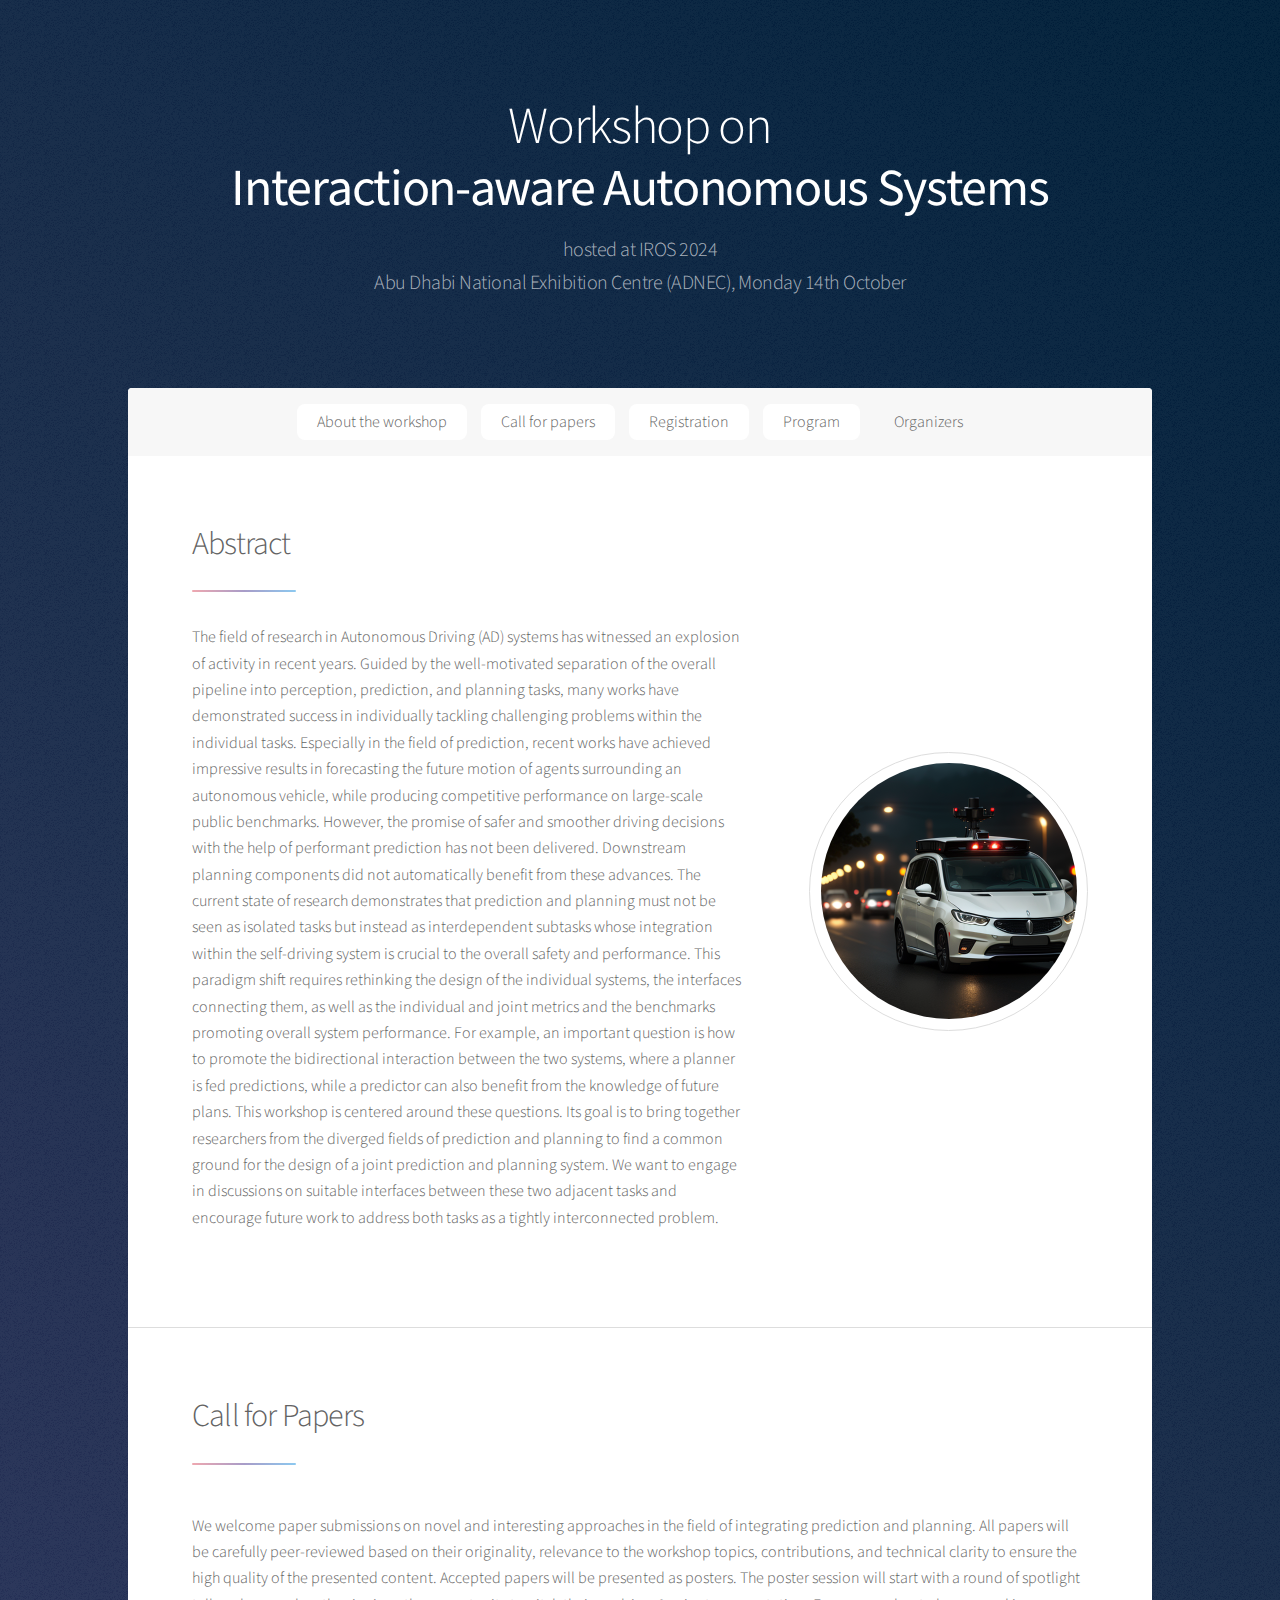
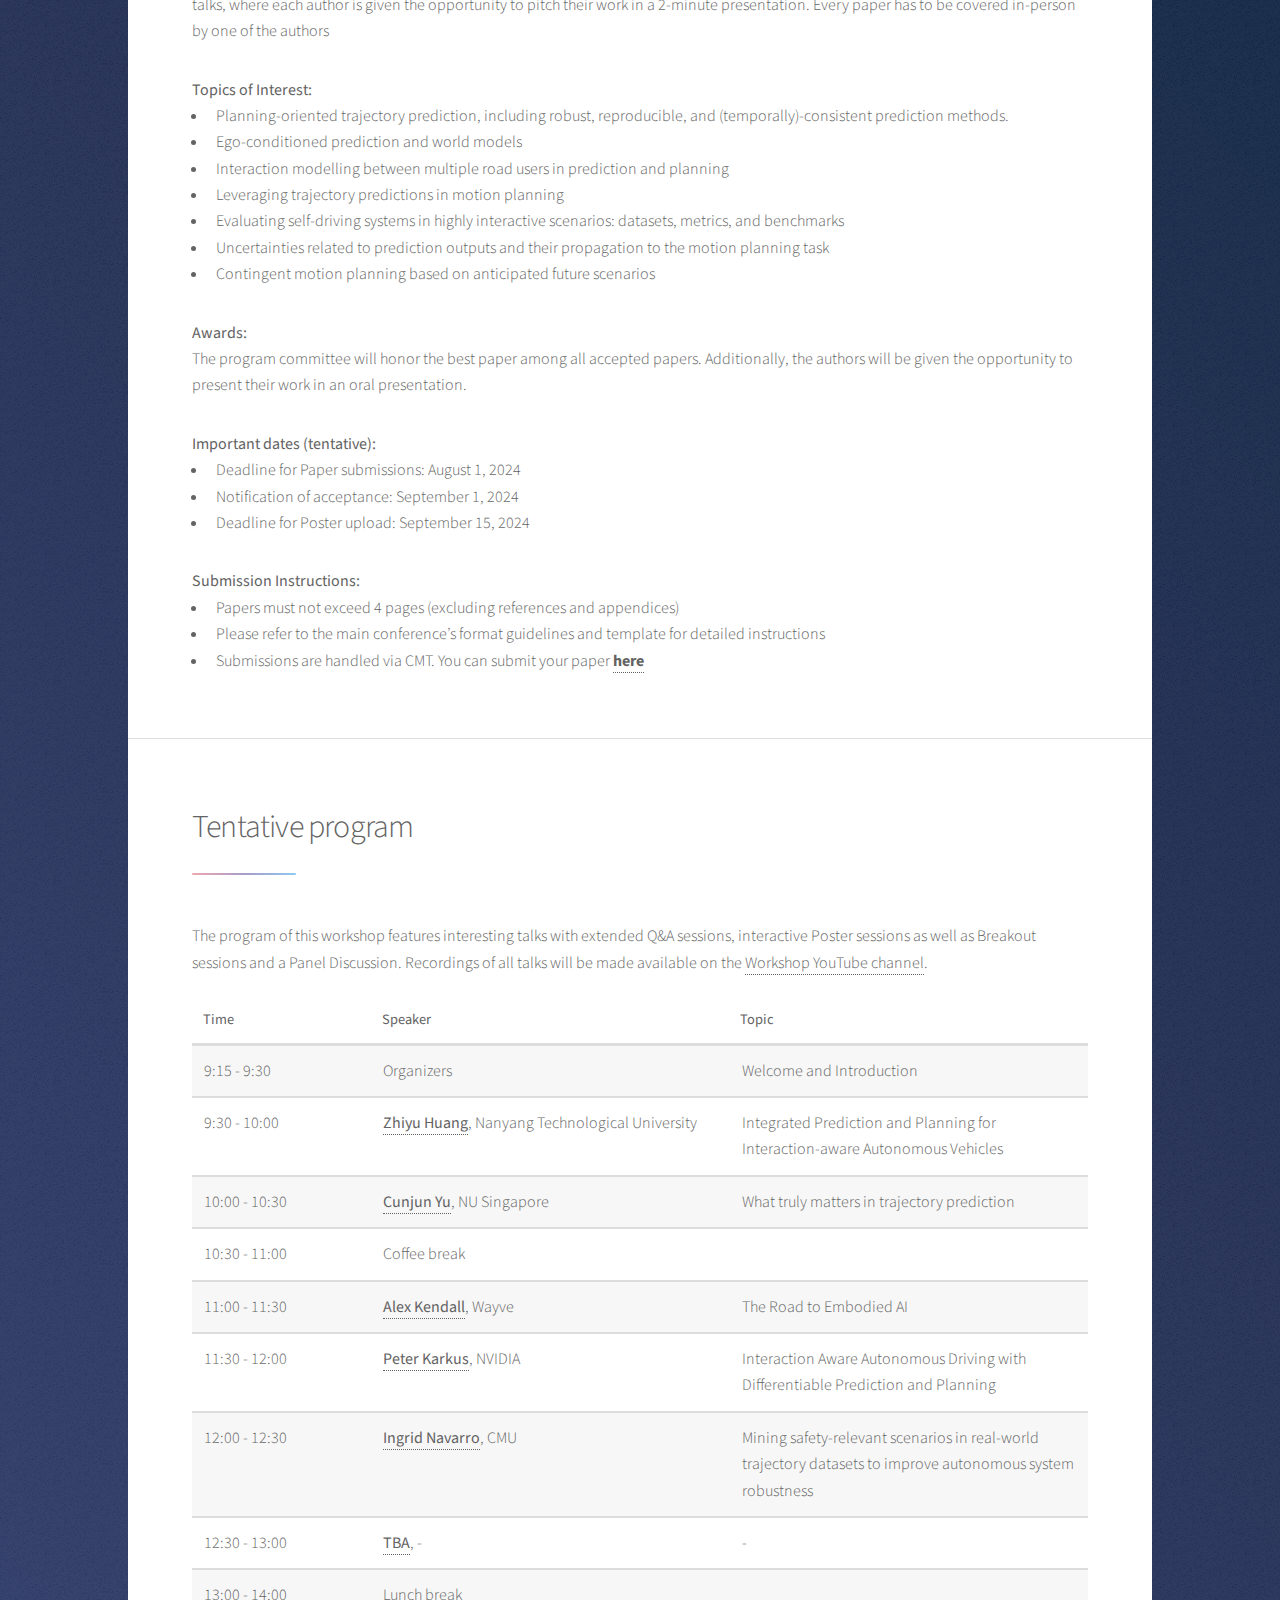
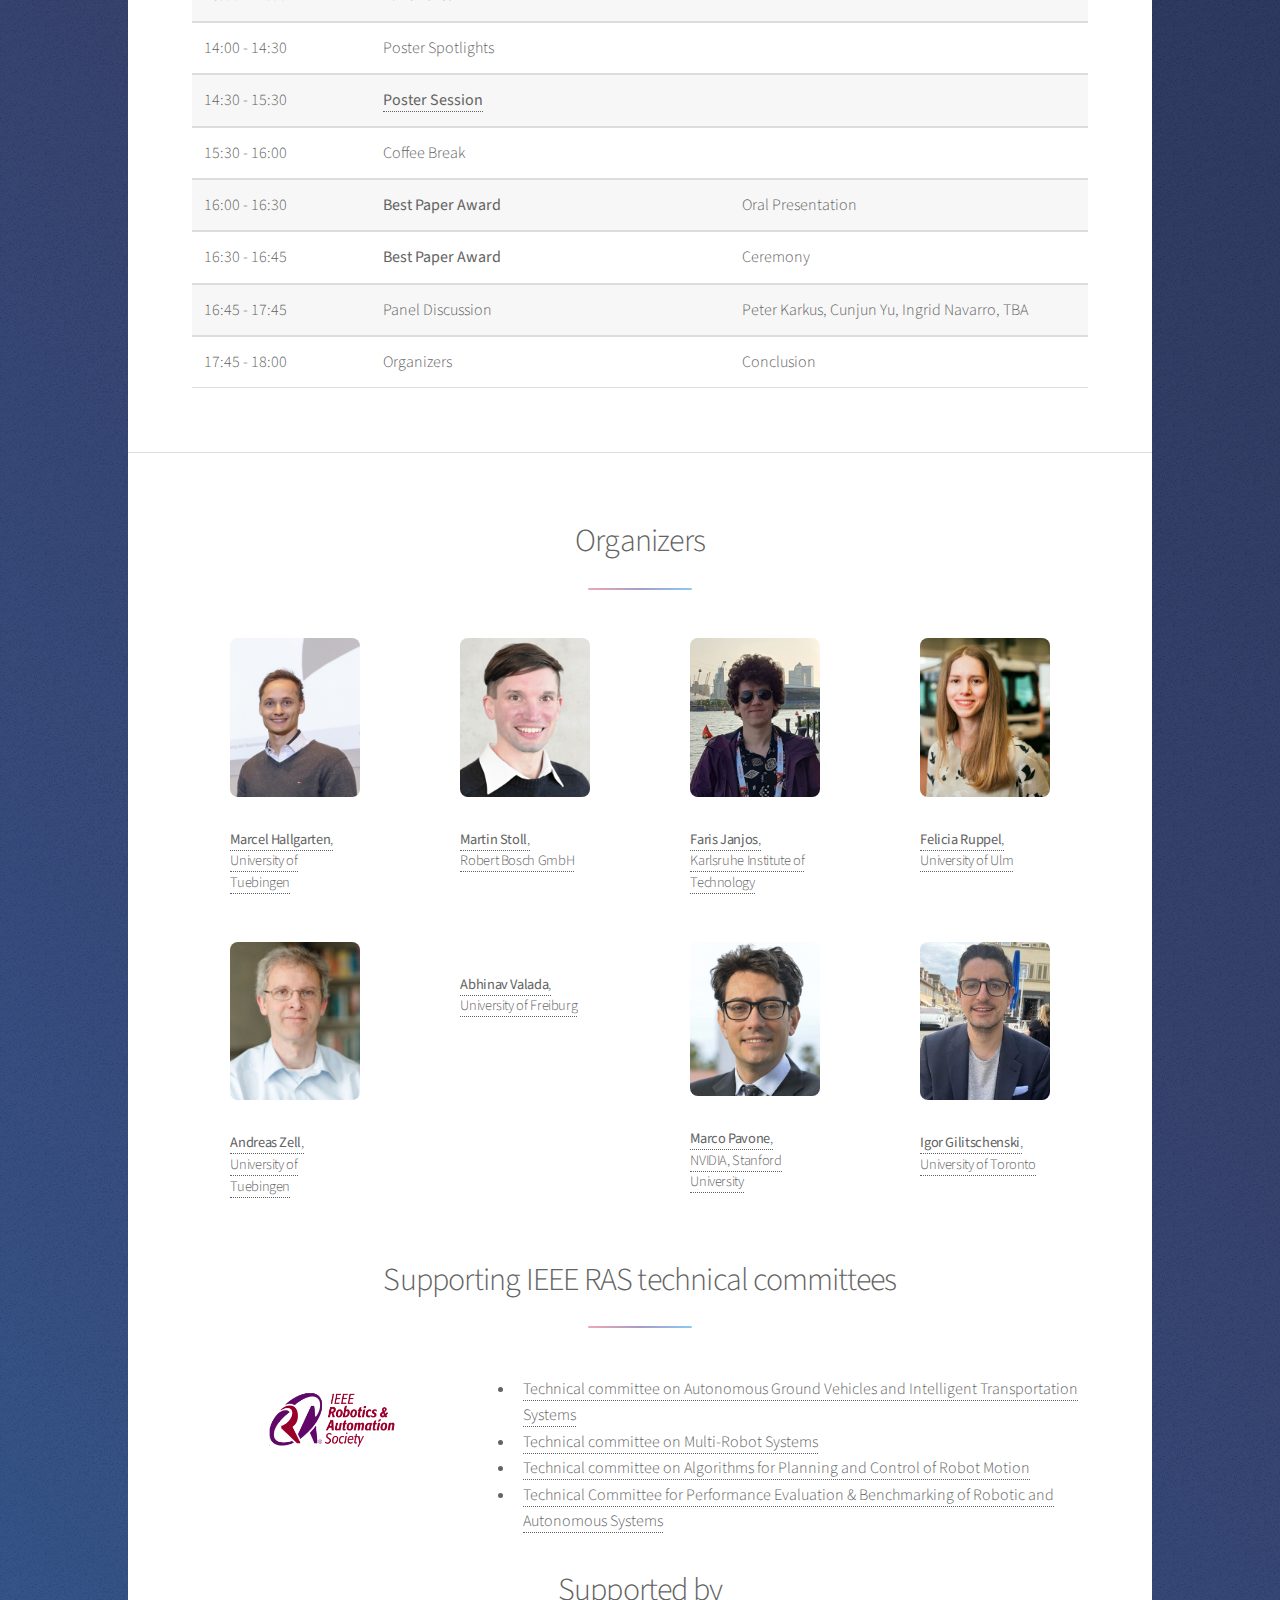
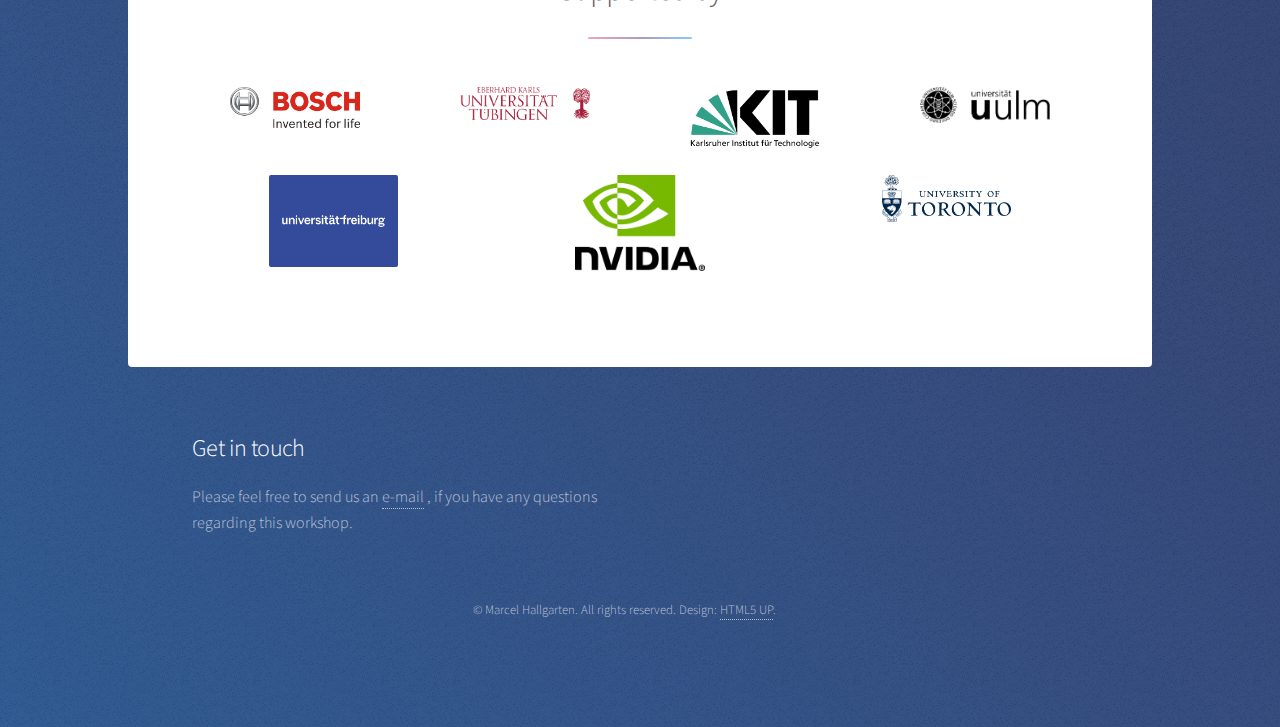
==== commit cea30abb: "Add submission link" ====
--- a/index.html
+++ b/index.html
@@ -126,7 +126,7 @@
 						<li>Papers must not exceed 4 pages (excluding references and appendices)</li>
 						<li>Please refer to the main conference’s format guidelines and template for detailed
 							instructions</li>
-						<li>The link to the submission portal will be posted as soon as submissions are open</li>
+						<li>Submissions are handled via CMT. You can submit your paper <span style="font-weight:bold"><a href="https://cmt3.research.microsoft.com/IAAS2024/Track/1/Submission/Create">here</a></span></li>
 					</ul>
 				</div>
 			</section>
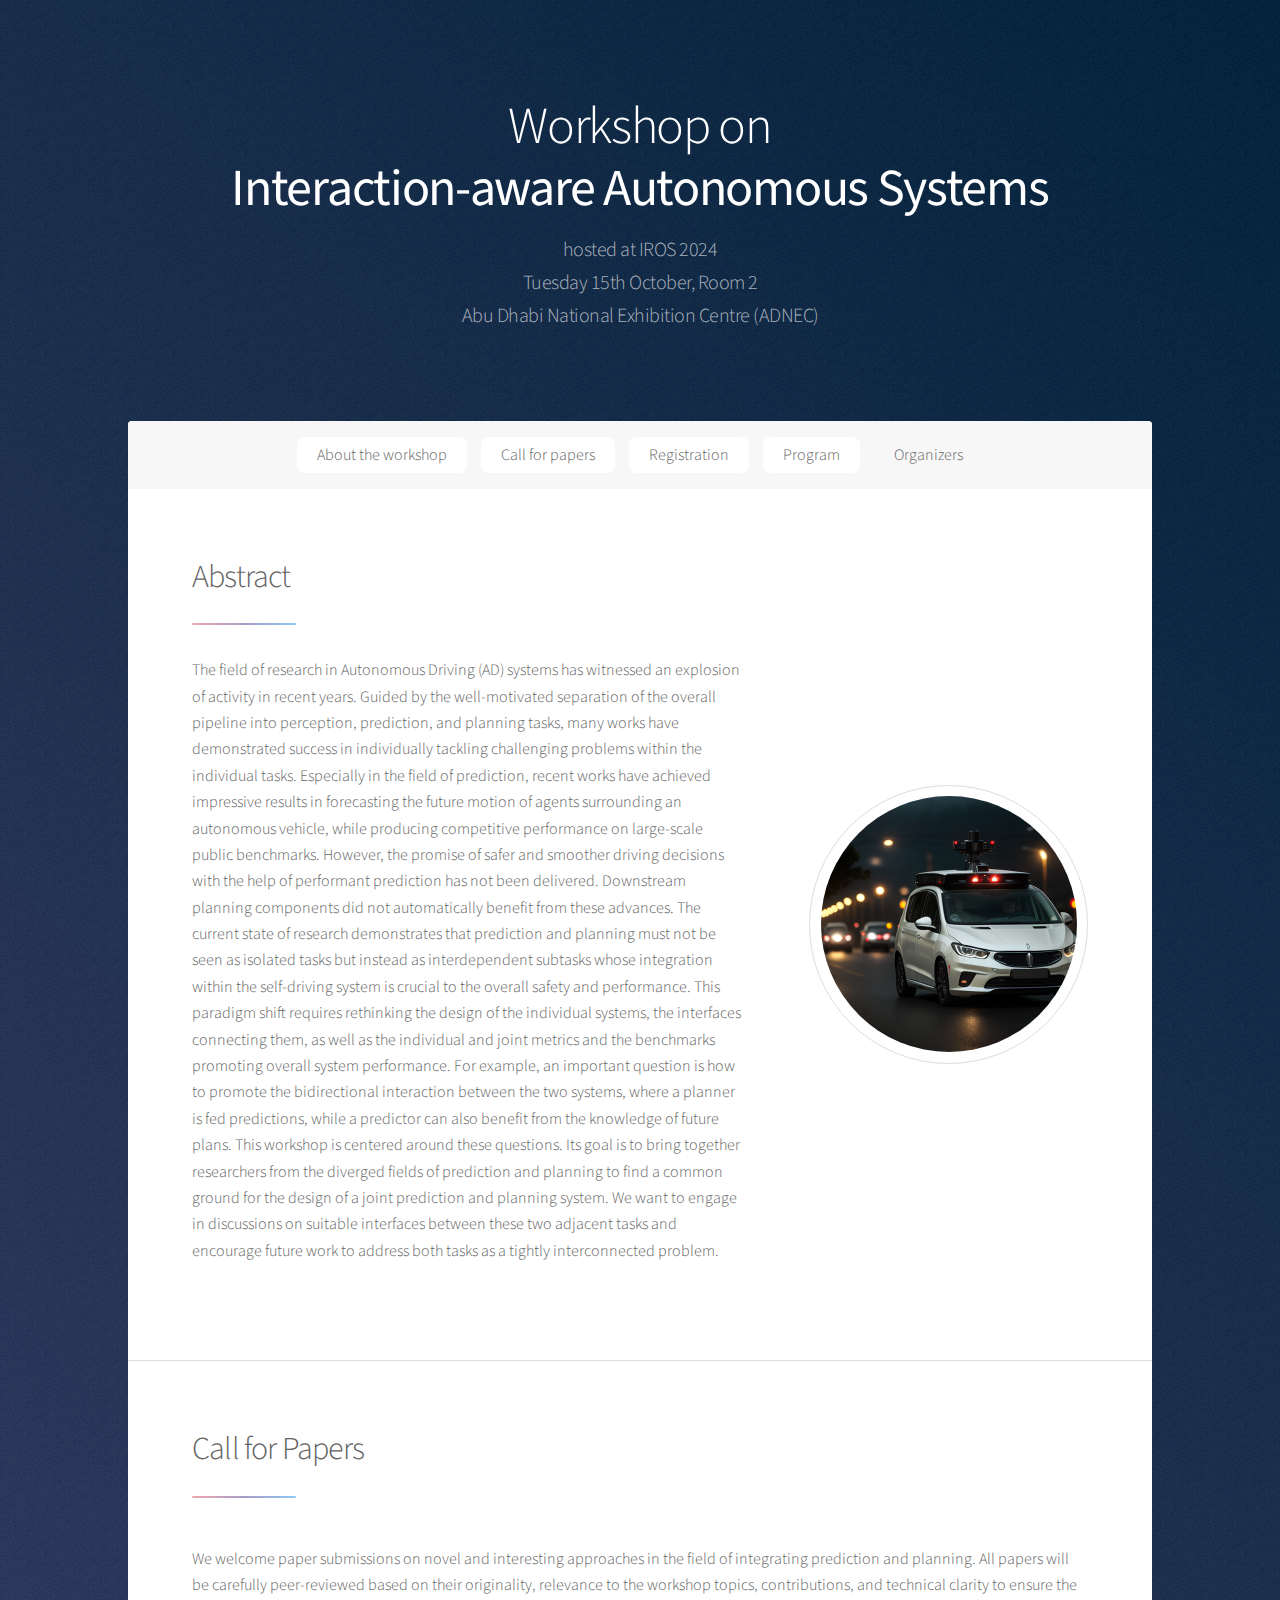
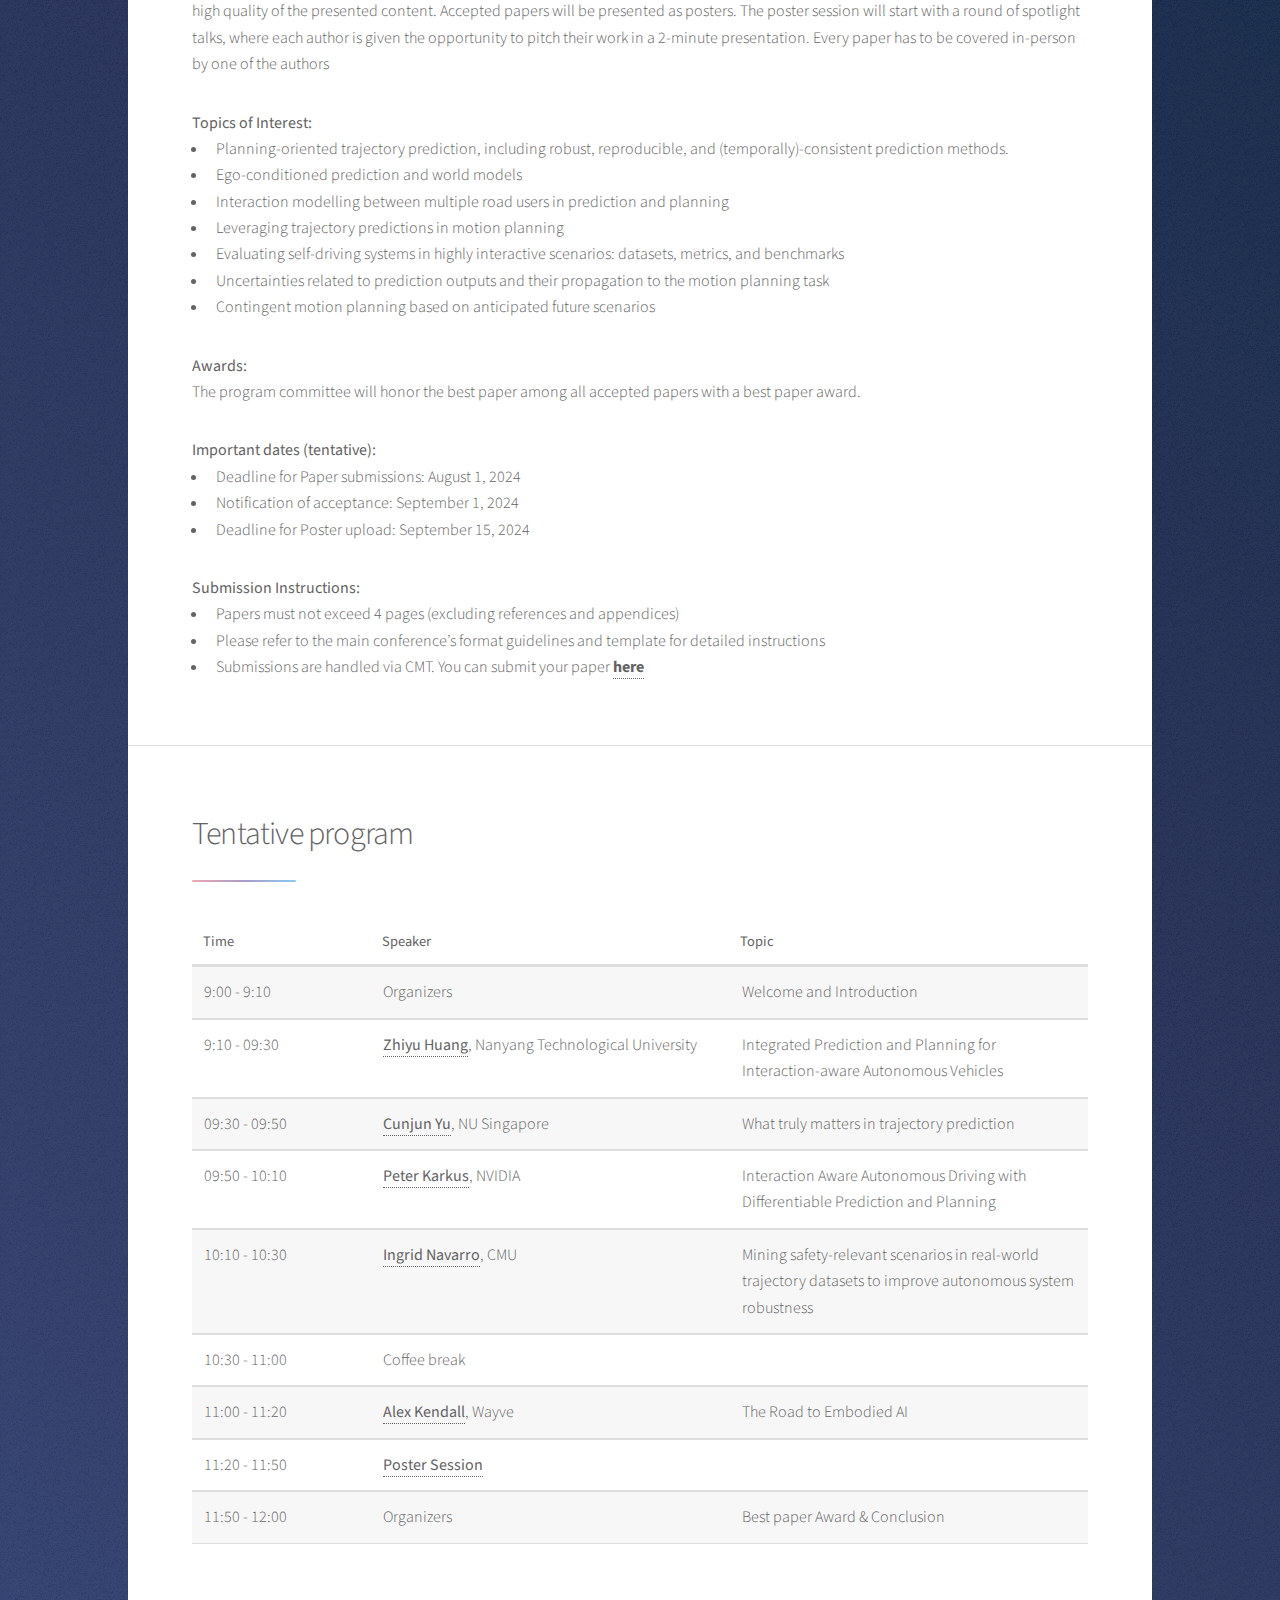
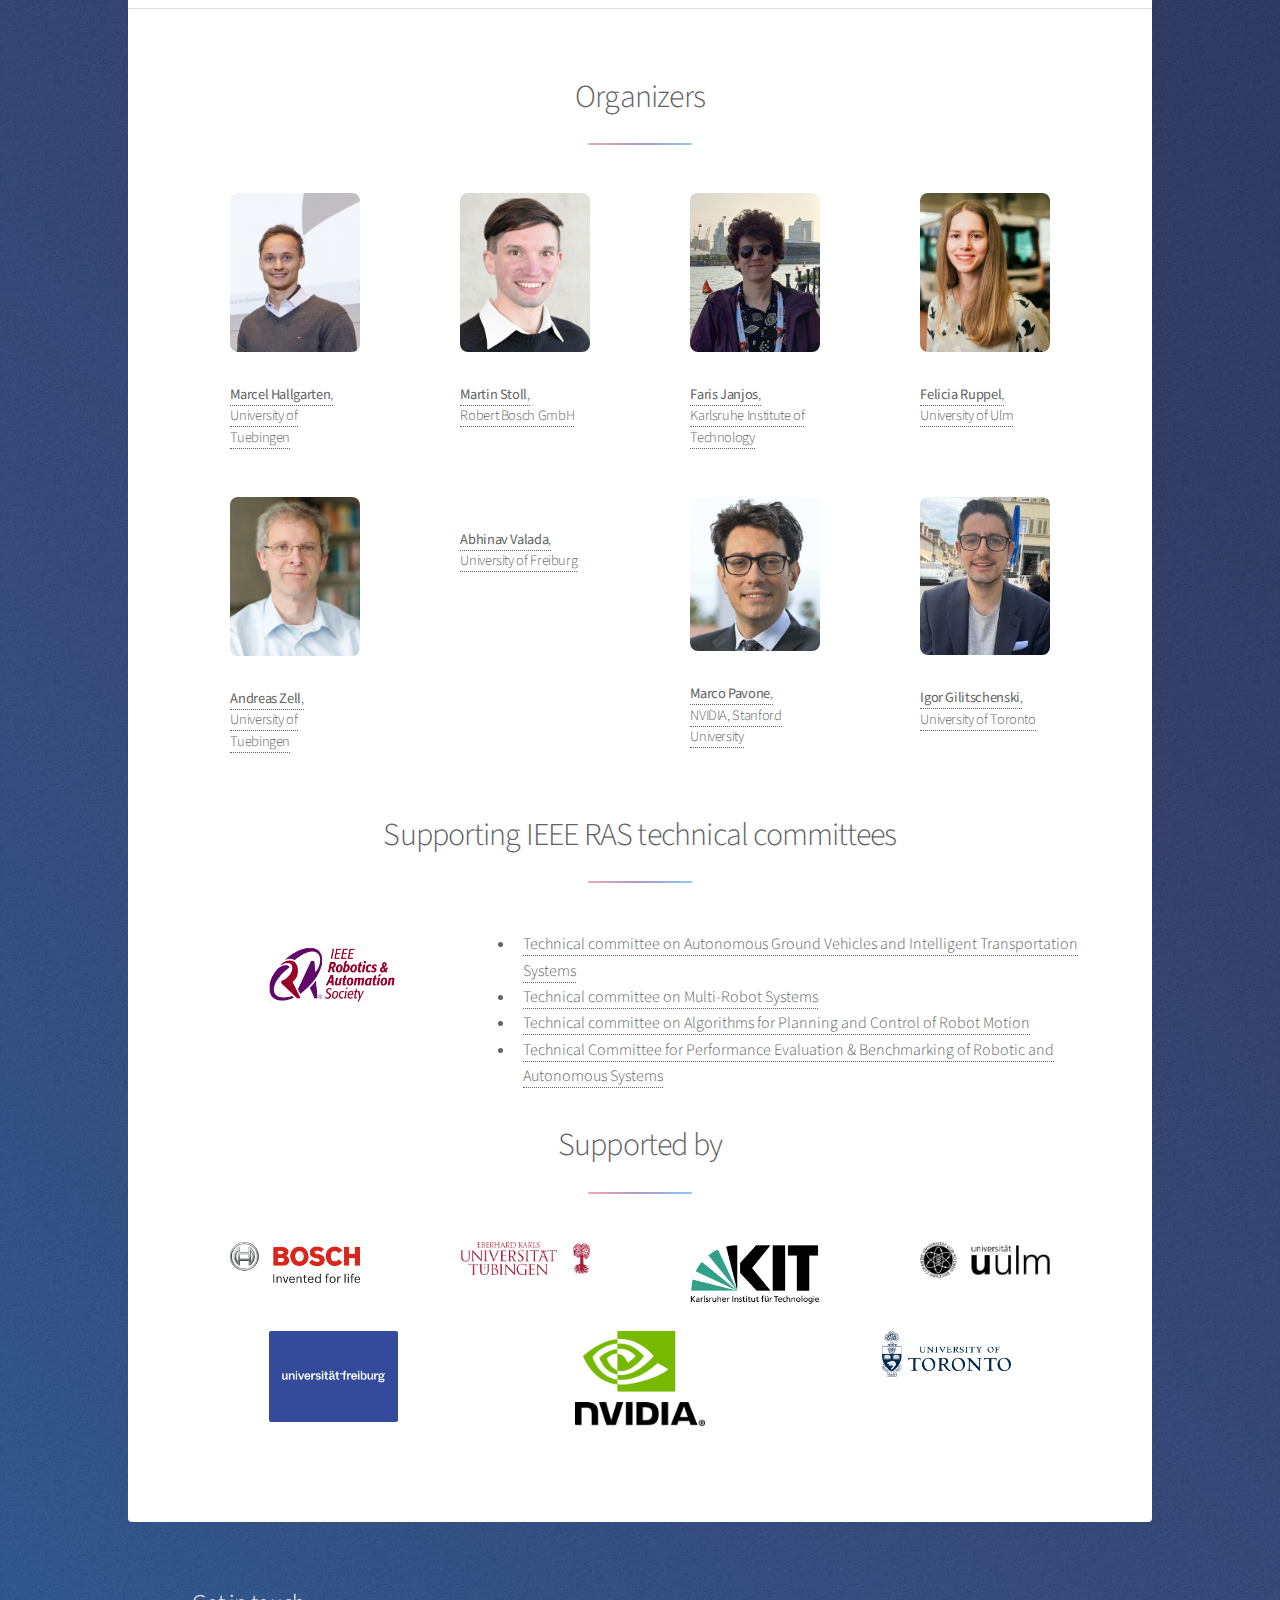
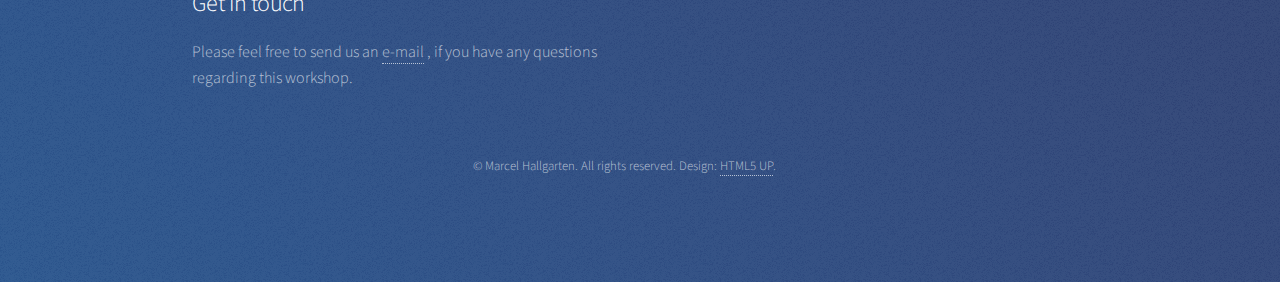
==== commit 145e89d1: "Update to half-day schedule" ====
--- a/index.html
+++ b/index.html
@@ -28,7 +28,7 @@
 		<!-- Header -->
 		<header id="header" class="alt">
 			<h1>Workshop on <br /> <strong>Interaction-aware Autonomous Systems</strong></h1>
-			<p>hosted at IROS 2024<br>Abu Dhabi National Exhibition Centre (ADNEC), Monday 14th October</br></p>
+			<p>hosted at IROS 2024<br>Tuesday 15th October, Room 2<br>Abu Dhabi National Exhibition Centre (ADNEC)</br></p>
 		</header>
 
 		<!-- Nav -->
@@ -111,9 +111,7 @@
 					</ul>
 					<p style="margin-bottom: 0px"><strong>Awards:</strong></p>
 					<p>
-						The program committee will honor the best paper among all accepted papers.
-						Additionally, the authors will be given the opportunity to present their work in an oral
-						presentation.
+						The program committee will honor the best paper among all accepted papers with a best paper award.
 					</p>
 					<p style="margin-bottom: 0px"><strong>Important dates (tentative):</strong></p>
 					<ul>
@@ -135,12 +133,6 @@
 					<header class="major">
 						<h2>Tentative program</h2>
 					</header>
-
-					<p>The program of this workshop features interesting talks with extended Q&A sessions, interactive
-						Poster sessions as well as Breakout sessions and a Panel Discussion.
-						Recordings of all talks will be made available on the <a href="#">Workshop YouTube channel</a>.
-					</p>
-
 					<div class="table-wrapper">
 						<table>
 							<thead>
@@ -152,12 +144,12 @@
 							</thead>
 							<tbody>
 								<tr>
-									<td>9:15 - 9:30</td>
+									<td>9:00 - 9:10</td>
 									<td>Organizers</td>
 									<td>Welcome and Introduction</td>
 								</tr>
 								<tr onClick='toggleRow(this)'>
-									<td>9:30 - 10:00</br>
+									<td>9:10 - 09:30</br>
 									<td><strong><a href="https://mczhi.github.io/">Zhiyu Huang</a></strong>, Nanyang
 										Technological University</td>
 									<td>Integrated Prediction and Planning for Interaction-aware Autonomous Vehicles
@@ -174,7 +166,7 @@
 										autonomous driving systems.</td>
 								</tr>
 								<tr onClick='toggleRow(this)'>
-									<td>10:00 - 10:30</br>
+									<td>09:30 - 09:50</br>
 									<td><strong><a href="https://cunjunyu.github.io/">Cunjun Yu</a></strong>, NU
 										Singapore</td>
 									<td>What truly matters in trajectory prediction</td>
@@ -189,20 +181,8 @@
 										impact of factors beyond prediction accuracy, such as computational efficiency,
 										and discuss potential solutions to mitigate this gap.</td>
 								</tr>
-								<tr>
-									<td>10:30 - 11:00</td>
-									<td>Coffee break</td>
-									<td></td>
-								</tr>
-								<tr onClick='toggleRow(this)'>
-									<td>11:00 - 11:30</br>
-									<td><strong><a href="https://alexgkendall.com/">Alex Kendall</a></strong>, Wayve
-									</td>
-									<td>The Road to Embodied AI</td>
-									<td class='expanded-row-content hide-row'>Abstract: tbd</td>
-								</tr>
-								<tr onClick='toggleRow(this)'>
-									<td>11:30 - 12:00</br>
+								<tr onClick='toggleRow(this)'>
+									<td>09:50 - 10:10</br>
 									<td><strong><a href="https://karkus.tilda.ws/">Peter Karkus</a></strong>, NVIDIA
 									</td>
 									<td>Interaction Aware Autonomous Driving with Differentiable Prediction and Planning
@@ -210,7 +190,7 @@
 									<td class='expanded-row-content hide-row'>Abstract: tbd</td>
 								</tr>
 								<tr onClick='toggleRow(this)'>
-									<td>12:00 - 12:30</br>
+									<td>10:10 - 10:30</br>
 									<td><strong><a href="https://cmubig.github.io/team/jean_oh/">Ingrid
 											Navarro</a></strong>, CMU</td>
 								<td>Mining safety-relevant scenarios in real-world trajectory datasets to improve
@@ -239,54 +219,29 @@
 									future research
 								</td>
 								</tr>
-								<tr onClick='toggleRow(this)'>
-									<td>12:30 - 13:00</br>
-									<td><strong><span style='border-bottom: dotted 1px'>TBA</span></strong>, -</td>
-									<td>-</td>
+								<tr>
+									<td>10:30 - 11:00</td>
+									<td>Coffee break</td>
+									<td></td>
+								</tr>
+								<tr onClick='toggleRow(this)'>
+									<td>11:00 - 11:20</br>
+									<td><strong><a href="https://alexgkendall.com/">Alex Kendall</a></strong>, Wayve
+									</td>
+									<td>The Road to Embodied AI</td>
 									<td class='expanded-row-content hide-row'>Abstract: tbd</td>
 								</tr>
-								<tr>
-									<td>13:00 - 14:00</td>
-									<td>Lunch break</td>
-									<td></td>
-								</tr>
-								<tr>
-									<td>14:00 - 14:30</br>
-									<td>Poster Spotlights</td>
-									<td></td>
-								</tr>
-								<tr onClick='toggleRow(this)'>
-									<td>14:30 - 15:30</br>
+								<tr onClick='toggleRow(this)'>
+									<td>11:20 - 11:50</br>
 									<td><strong><span style='border-bottom: dotted 1px'>Poster Session</span></strong>
 									</td>
 									<td></td>
 									<td class='expanded-row-content hide-row'>Posters: TBA</td>
 								</tr>
 								<tr>
-									<td>15:30 - 16:00</br>
-									<td>Coffee Break</td>
-									<td></td>
-								</tr>
-								<tr onClick='toggleRow(this)'>
-									<td>16:00 - 16:30</br>
-									<td><strong>Best Paper Award</strong></td>
-									<td>Oral Presentation</td>
-									<td class='expanded-row-content hide-row'>Abstract: tbd</td>
-								</tr>
-								<tr>
-									<td>16:30 - 16:45</br>
-									<td><strong>Best Paper Award</strong></td>
-									<td>Ceremony</td>
-								</tr>
-								<tr>
-									<td>16:45 - 17:45</br>
-									<td>Panel Discussion</td>
-									<td>Peter Karkus, Cunjun Yu, Ingrid Navarro, TBA</td>
-								</tr>
-								<tr>
-									<td>17:45 - 18:00</td>
+									<td>11:50 - 12:00</td>
 									<td>Organizers</td>
-									<td>Conclusion</td>
+									<td>Best paper Award & Conclusion</td>
 								</tr>
 							</tbody>
 						</table>
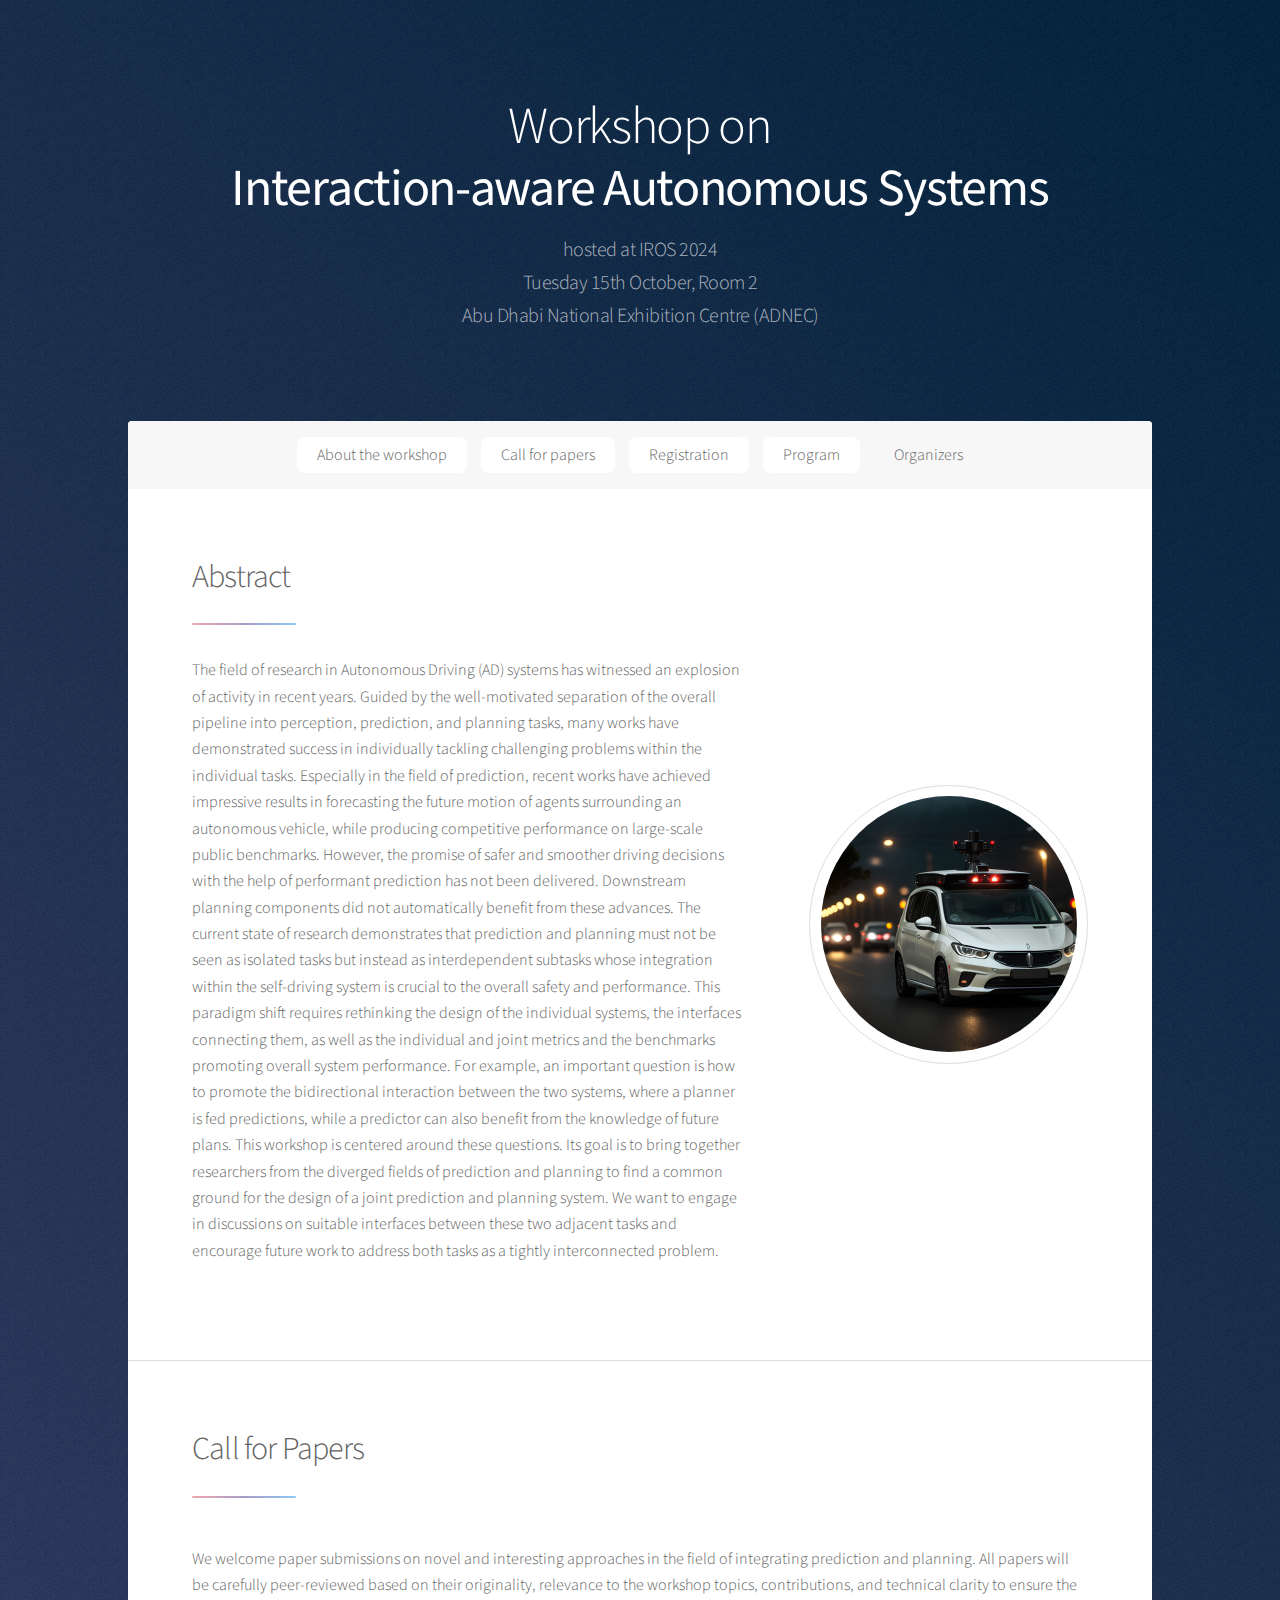
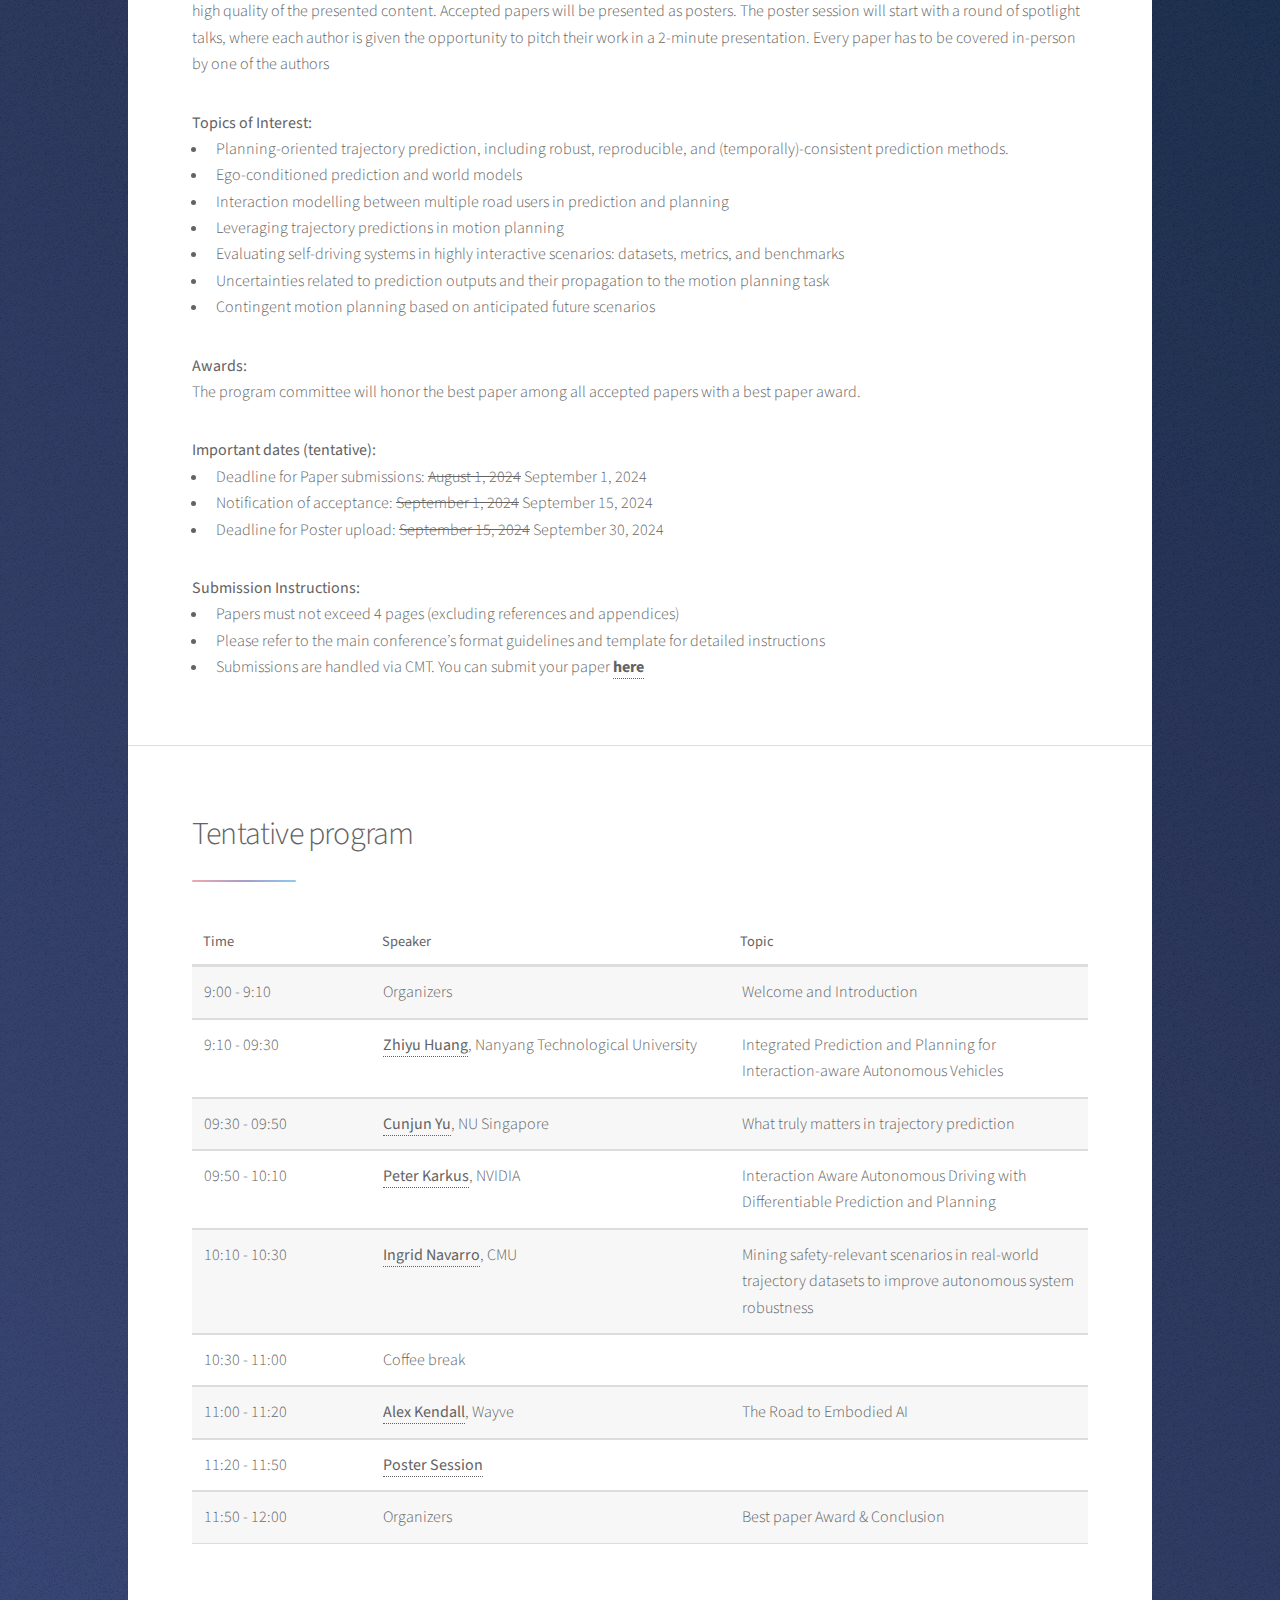
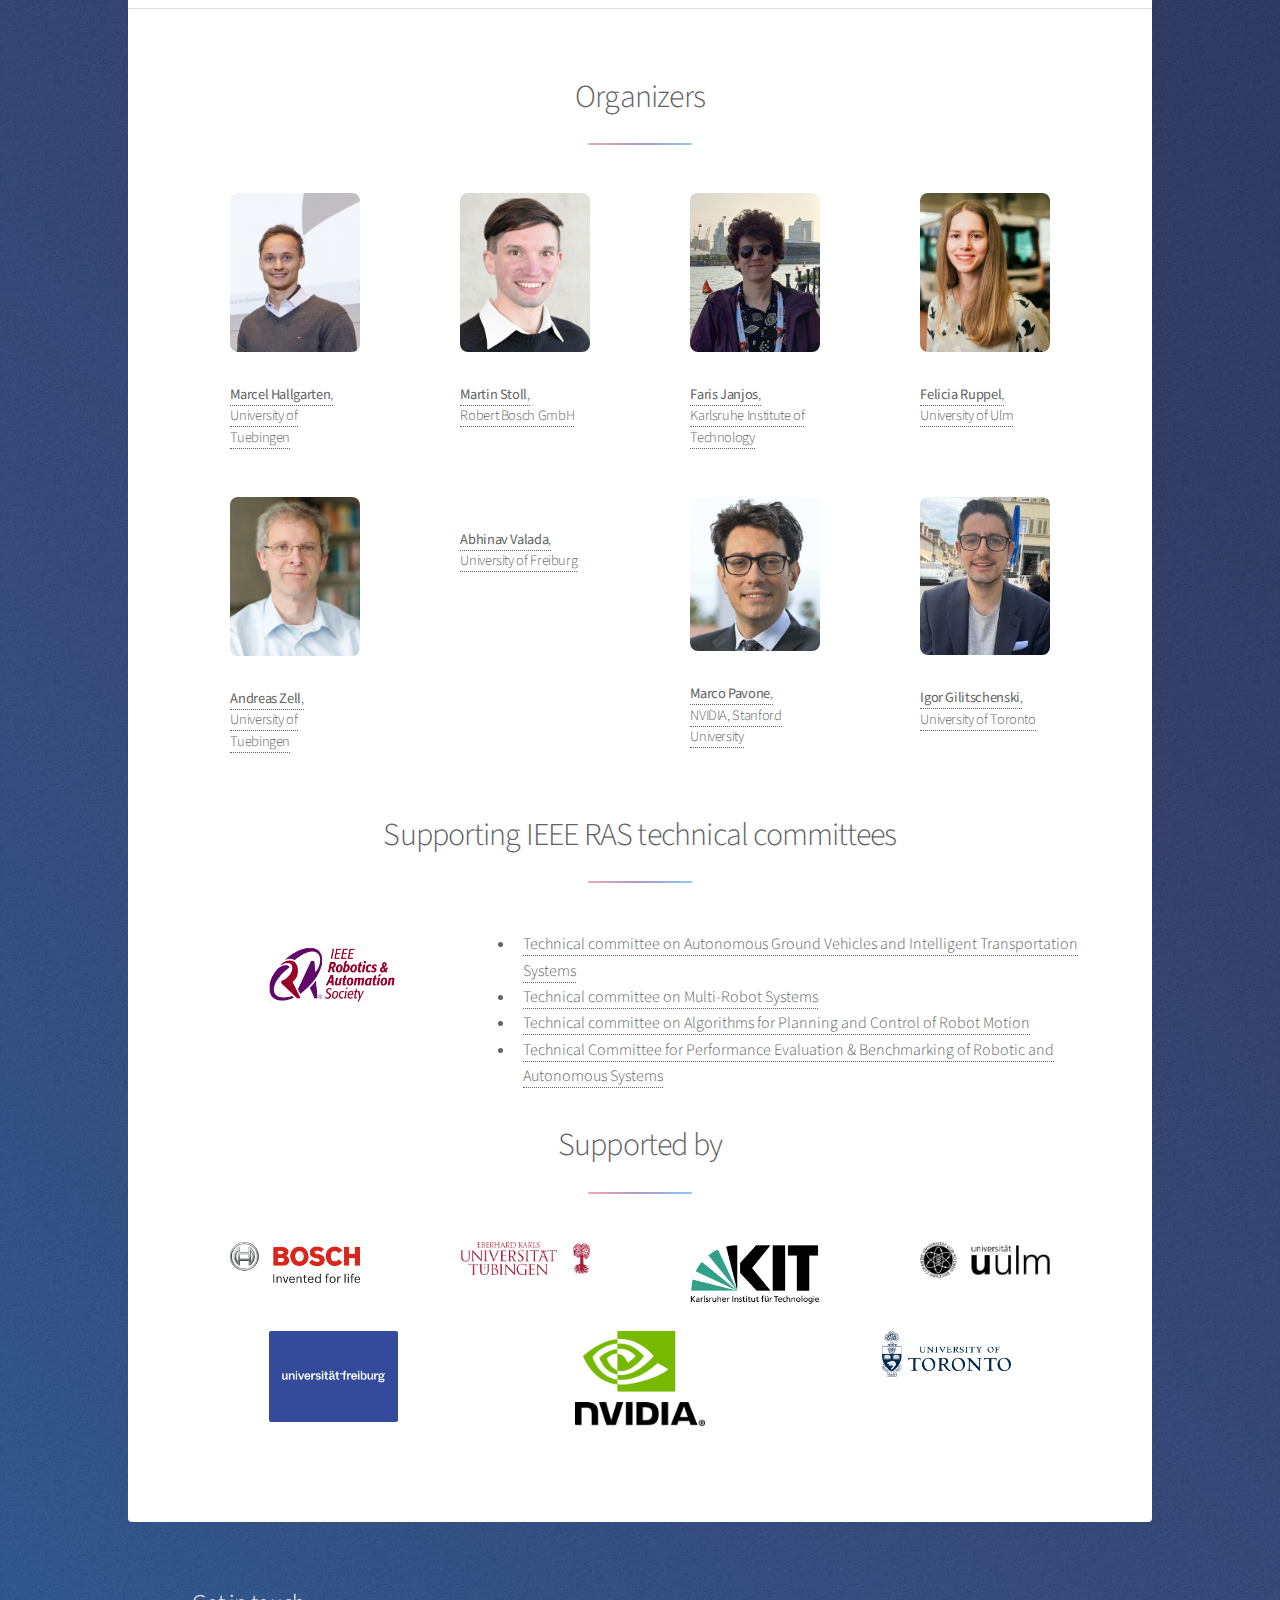
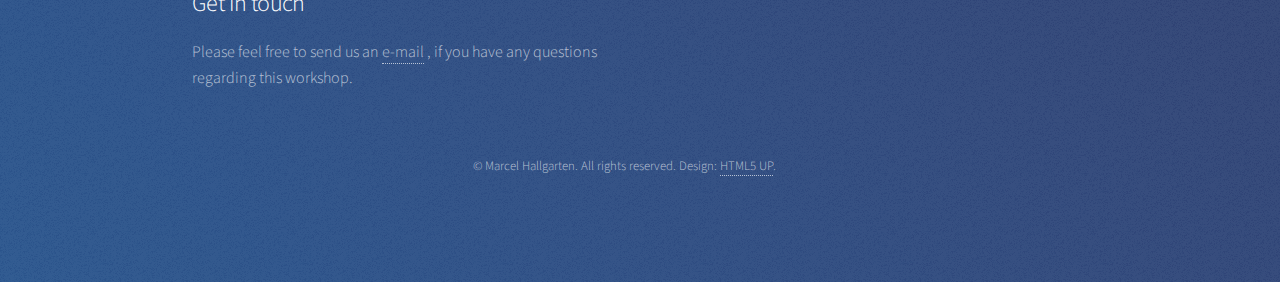
==== commit b094e9a8: "Extend deadlines" ====
--- a/index.html
+++ b/index.html
@@ -115,9 +115,9 @@
 					</p>
 					<p style="margin-bottom: 0px"><strong>Important dates (tentative):</strong></p>
 					<ul>
-						<li>Deadline for Paper submissions: August 1, 2024</li>
-						<li>Notification of acceptance: September 1, 2024</li>
-						<li>Deadline for Poster upload: September 15, 2024</li>
+						<li>Deadline for Paper submissions: <del>August 1, 2024</del> September 1, 2024</li>
+						<li>Notification of acceptance: <del>September 1, 2024</del> September 15, 2024</li>
+						<li>Deadline for Poster upload: <del>September 15, 2024</del> September 30, 2024 </li>
 					</ul>
 					<p style="margin-bottom: 0px"><strong>Submission Instructions:</strong></p>
 					<ul>
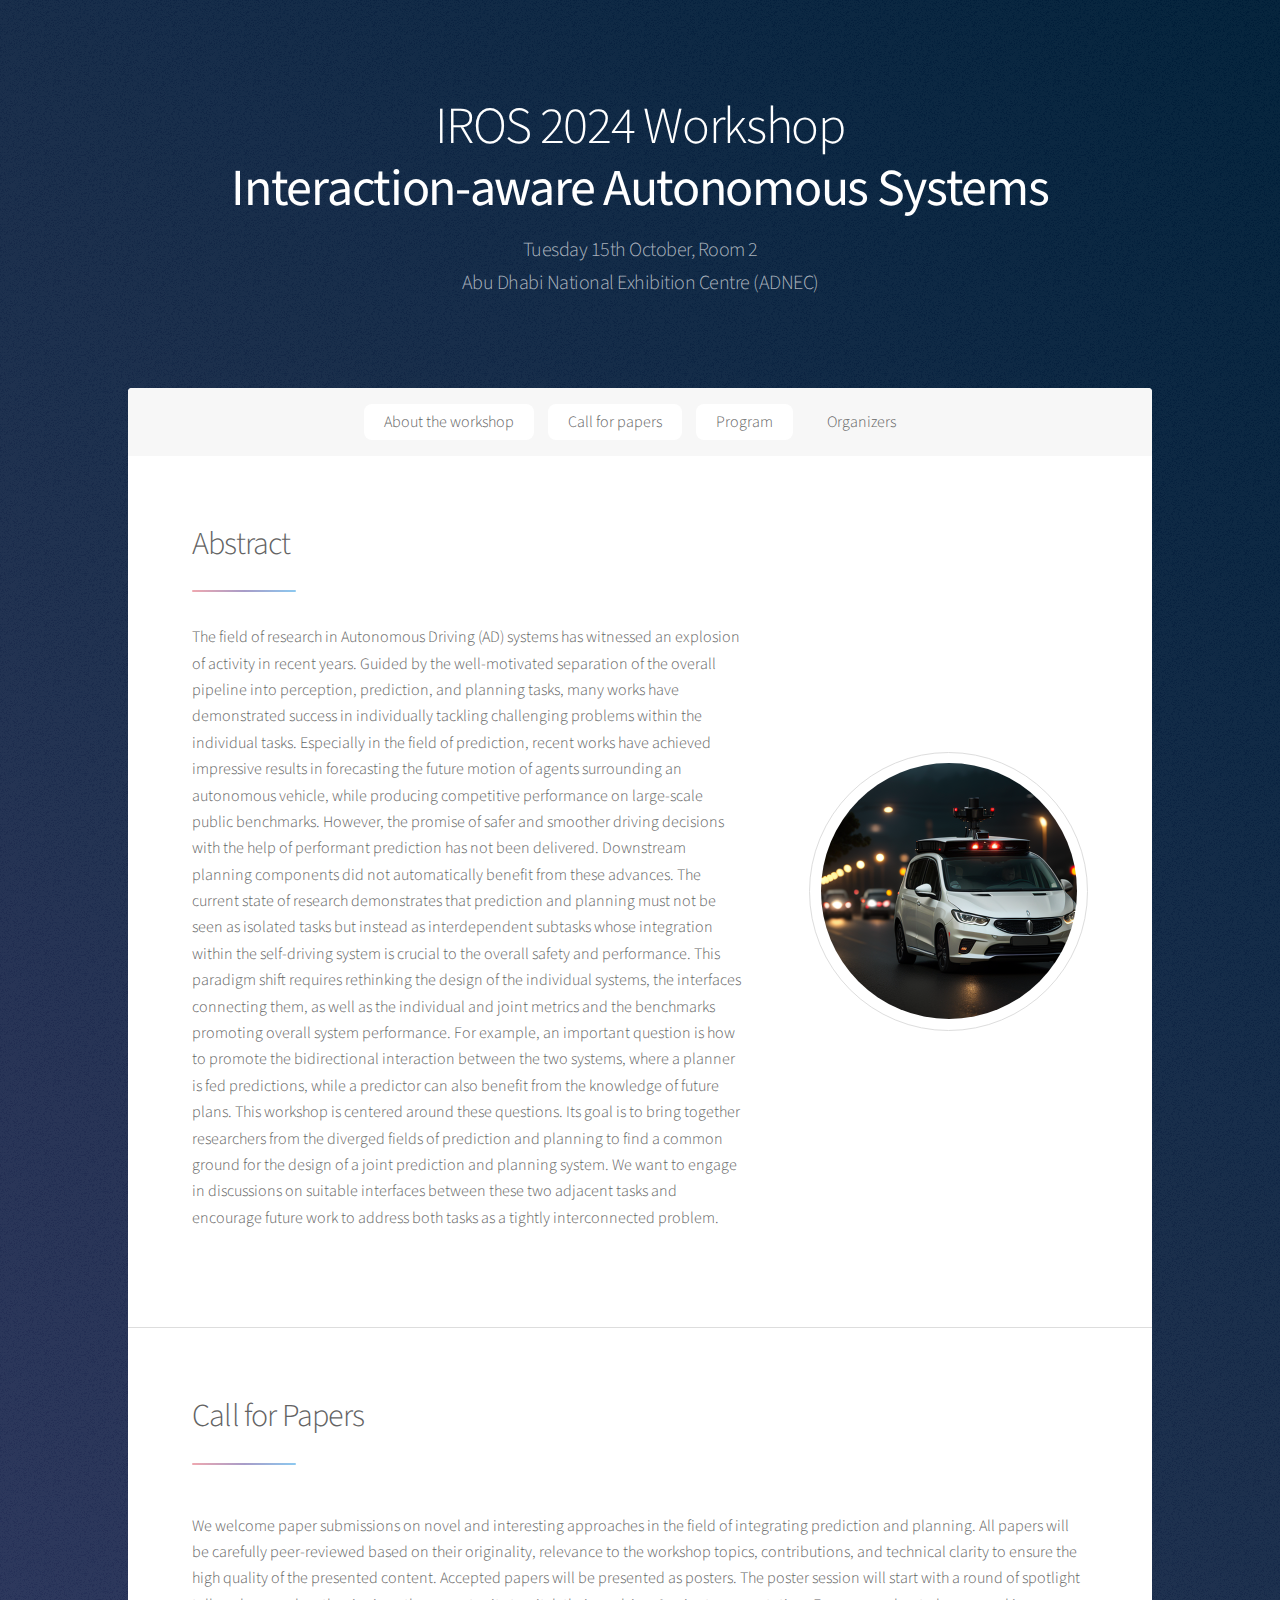
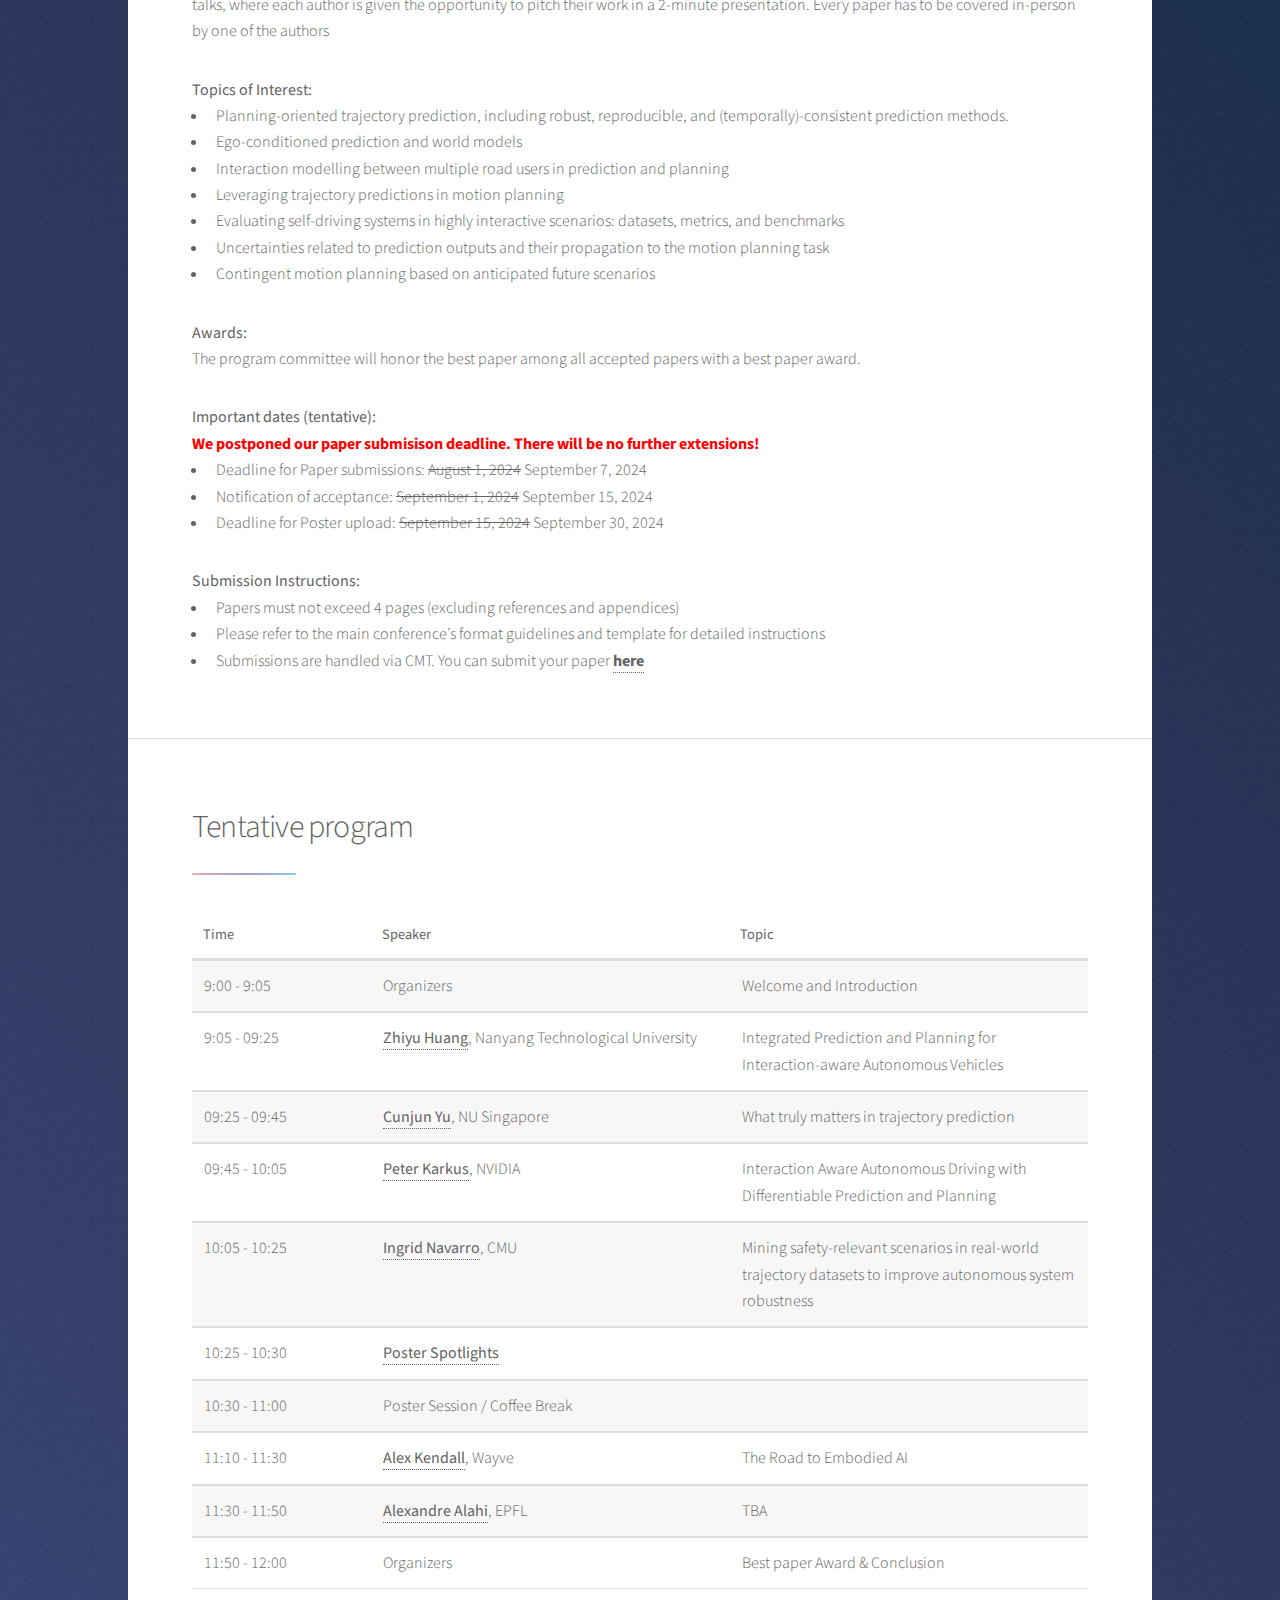
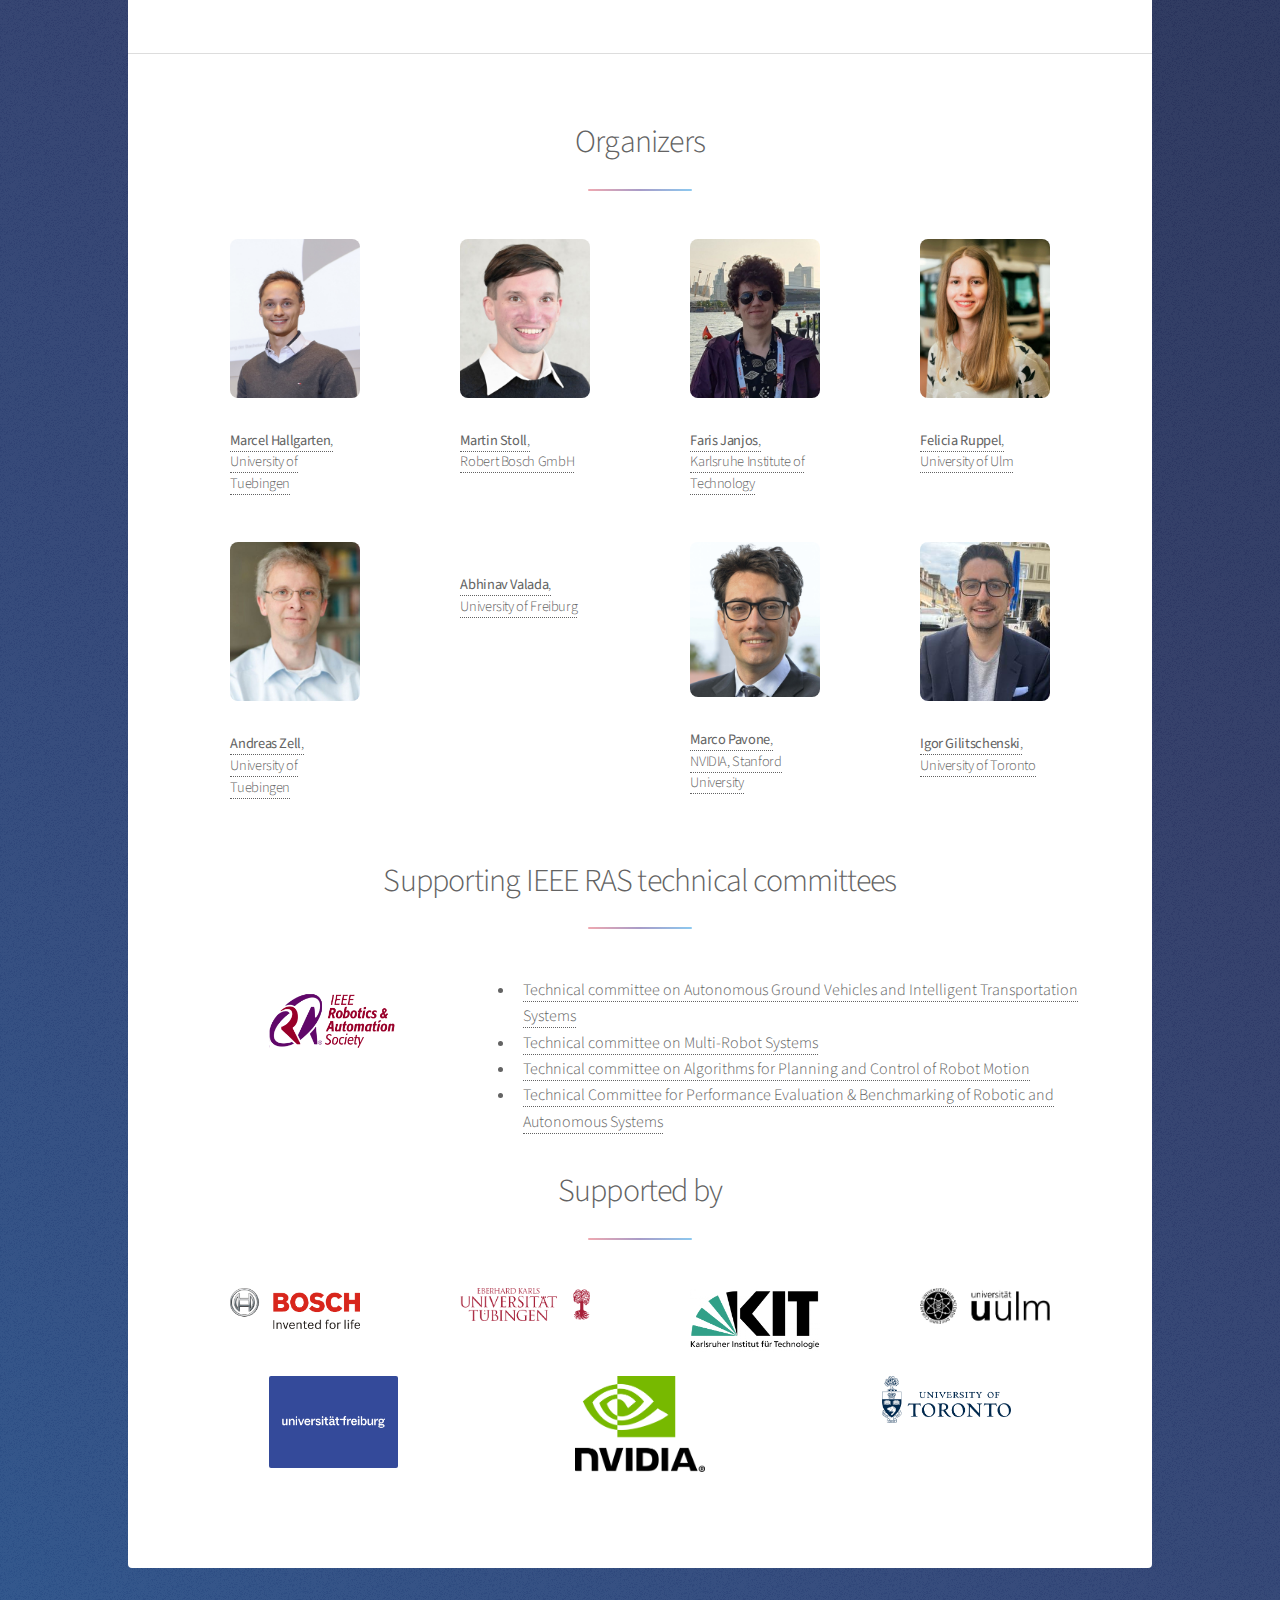
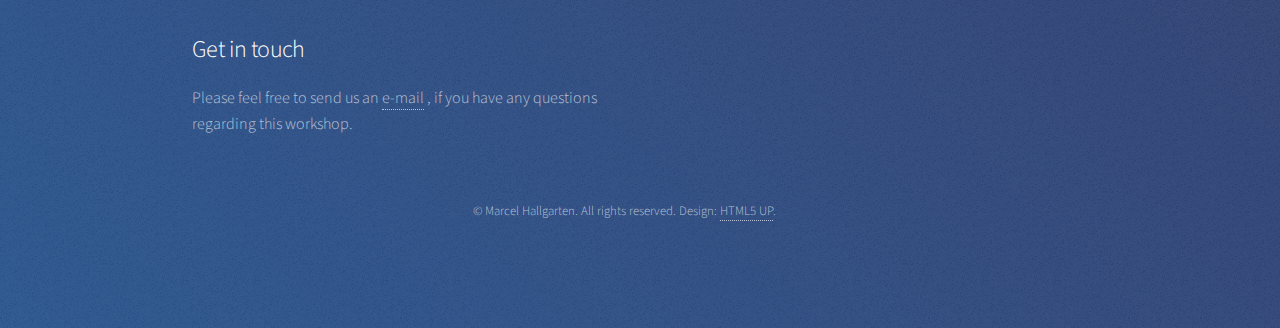
==== commit 1630c390: "Final deadline extension" ====
--- a/index.html
+++ b/index.html
@@ -27,8 +27,8 @@
 
 		<!-- Header -->
 		<header id="header" class="alt">
-			<h1>Workshop on <br /> <strong>Interaction-aware Autonomous Systems</strong></h1>
-			<p>hosted at IROS 2024<br>Tuesday 15th October, Room 2<br>Abu Dhabi National Exhibition Centre (ADNEC)</br></p>
+			<h1>IROS 2024 Workshop <br /> <strong>Interaction-aware Autonomous Systems</strong></h1>
+			<p>Tuesday 15th October, Room 2<br>Abu Dhabi National Exhibition Centre (ADNEC)</br></p>
 		</header>
 
 		<!-- Nav -->
@@ -36,7 +36,6 @@
 			<ul>
 				<li><a href="#intro" class="active">About the workshop</a></li>
 				<li><a href="#call_for_papers" class="active">Call for papers</a></li>
-				<li><a href="#registration" class="active">Registration</a></li>
 				<li><a href="#program" class="active">Program</a></li>
 				<li><a href="#organizers">Organizers</a></li>
 			</ul>
@@ -114,8 +113,9 @@
 						The program committee will honor the best paper among all accepted papers with a best paper award.
 					</p>
 					<p style="margin-bottom: 0px"><strong>Important dates (tentative):</strong></p>
+					<p style="margin-bottom: 0px; color: red; font-weight:bold;">We postponed our paper submisison deadline. There will be no further extensions!</p>
 					<ul>
-						<li>Deadline for Paper submissions: <del>August 1, 2024</del> September 1, 2024</li>
+						<li>Deadline for Paper submissions: <del>August 1, 2024</del> September 7, 2024</li>
 						<li>Notification of acceptance: <del>September 1, 2024</del> September 15, 2024</li>
 						<li>Deadline for Poster upload: <del>September 15, 2024</del> September 30, 2024 </li>
 					</ul>
@@ -144,12 +144,12 @@
 							</thead>
 							<tbody>
 								<tr>
-									<td>9:00 - 9:10</td>
+									<td>9:00 - 9:05</td>
 									<td>Organizers</td>
 									<td>Welcome and Introduction</td>
 								</tr>
 								<tr onClick='toggleRow(this)'>
-									<td>9:10 - 09:30</br>
+									<td>9:05 - 09:25</br>
 									<td><strong><a href="https://mczhi.github.io/">Zhiyu Huang</a></strong>, Nanyang
 										Technological University</td>
 									<td>Integrated Prediction and Planning for Interaction-aware Autonomous Vehicles
@@ -166,7 +166,7 @@
 										autonomous driving systems.</td>
 								</tr>
 								<tr onClick='toggleRow(this)'>
-									<td>09:30 - 09:50</br>
+									<td>09:25 - 09:45</br>
 									<td><strong><a href="https://cunjunyu.github.io/">Cunjun Yu</a></strong>, NU
 										Singapore</td>
 									<td>What truly matters in trajectory prediction</td>
@@ -182,7 +182,7 @@
 										and discuss potential solutions to mitigate this gap.</td>
 								</tr>
 								<tr onClick='toggleRow(this)'>
-									<td>09:50 - 10:10</br>
+									<td>09:45 - 10:05</br>
 									<td><strong><a href="https://karkus.tilda.ws/">Peter Karkus</a></strong>, NVIDIA
 									</td>
 									<td>Interaction Aware Autonomous Driving with Differentiable Prediction and Planning
@@ -190,7 +190,7 @@
 									<td class='expanded-row-content hide-row'>Abstract: tbd</td>
 								</tr>
 								<tr onClick='toggleRow(this)'>
-									<td>10:10 - 10:30</br>
+									<td>10:05 - 10:25</br>
 									<td><strong><a href="https://cmubig.github.io/team/jean_oh/">Ingrid
 											Navarro</a></strong>, CMU</td>
 								<td>Mining safety-relevant scenarios in real-world trajectory datasets to improve
@@ -219,24 +219,31 @@
 									future research
 								</td>
 								</tr>
+								<tr onClick='toggleRow(this)'>
+									<td>10:25 - 10:30</br>
+									<td><strong><span style='border-bottom: dotted 1px'>Poster Spotlights</span></strong>
+									</td>
+									<td></td>
+									<td class='expanded-row-content hide-row'>Posters: TBA</td>
+								</tr>
 								<tr>
 									<td>10:30 - 11:00</td>
-									<td>Coffee break</td>
+									<td>Poster Session / Coffee Break</td>
 									<td></td>
 								</tr>
 								<tr onClick='toggleRow(this)'>
-									<td>11:00 - 11:20</br>
+									<td>11:10 - 11:30</br>
 									<td><strong><a href="https://alexgkendall.com/">Alex Kendall</a></strong>, Wayve
 									</td>
 									<td>The Road to Embodied AI</td>
 									<td class='expanded-row-content hide-row'>Abstract: tbd</td>
 								</tr>
 								<tr onClick='toggleRow(this)'>
-									<td>11:20 - 11:50</br>
-									<td><strong><span style='border-bottom: dotted 1px'>Poster Session</span></strong>
-									</td>
-									<td></td>
-									<td class='expanded-row-content hide-row'>Posters: TBA</td>
+									<td>11:30 - 11:50</br>
+									<td><strong><a href="https://people.epfl.ch/alexandre.alahi?lang=en">Alexandre Alahi</a></strong>, EPFL
+									</td>
+									<td>TBA</td>
+									<td class='expanded-row-content hide-row'>Abstract: tbd</td>
 								</tr>
 								<tr>
 									<td>11:50 - 12:00</td>
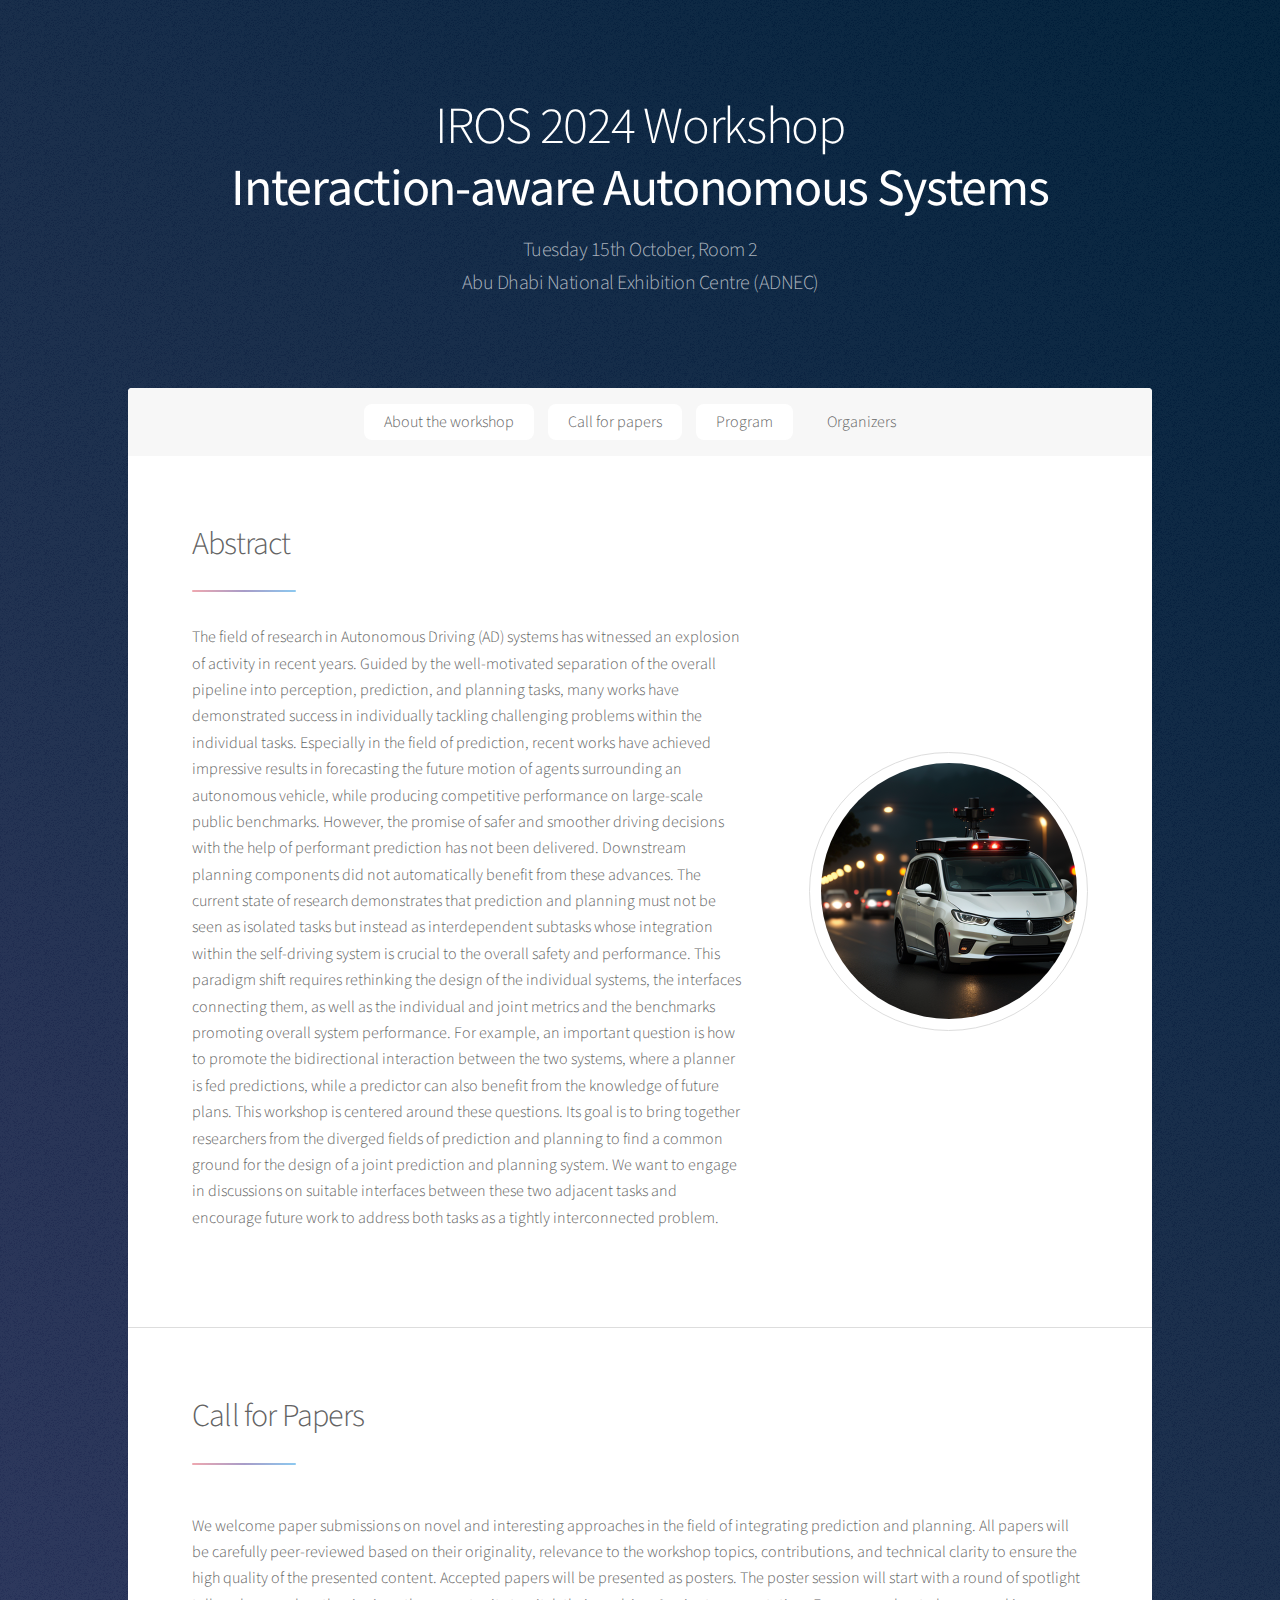
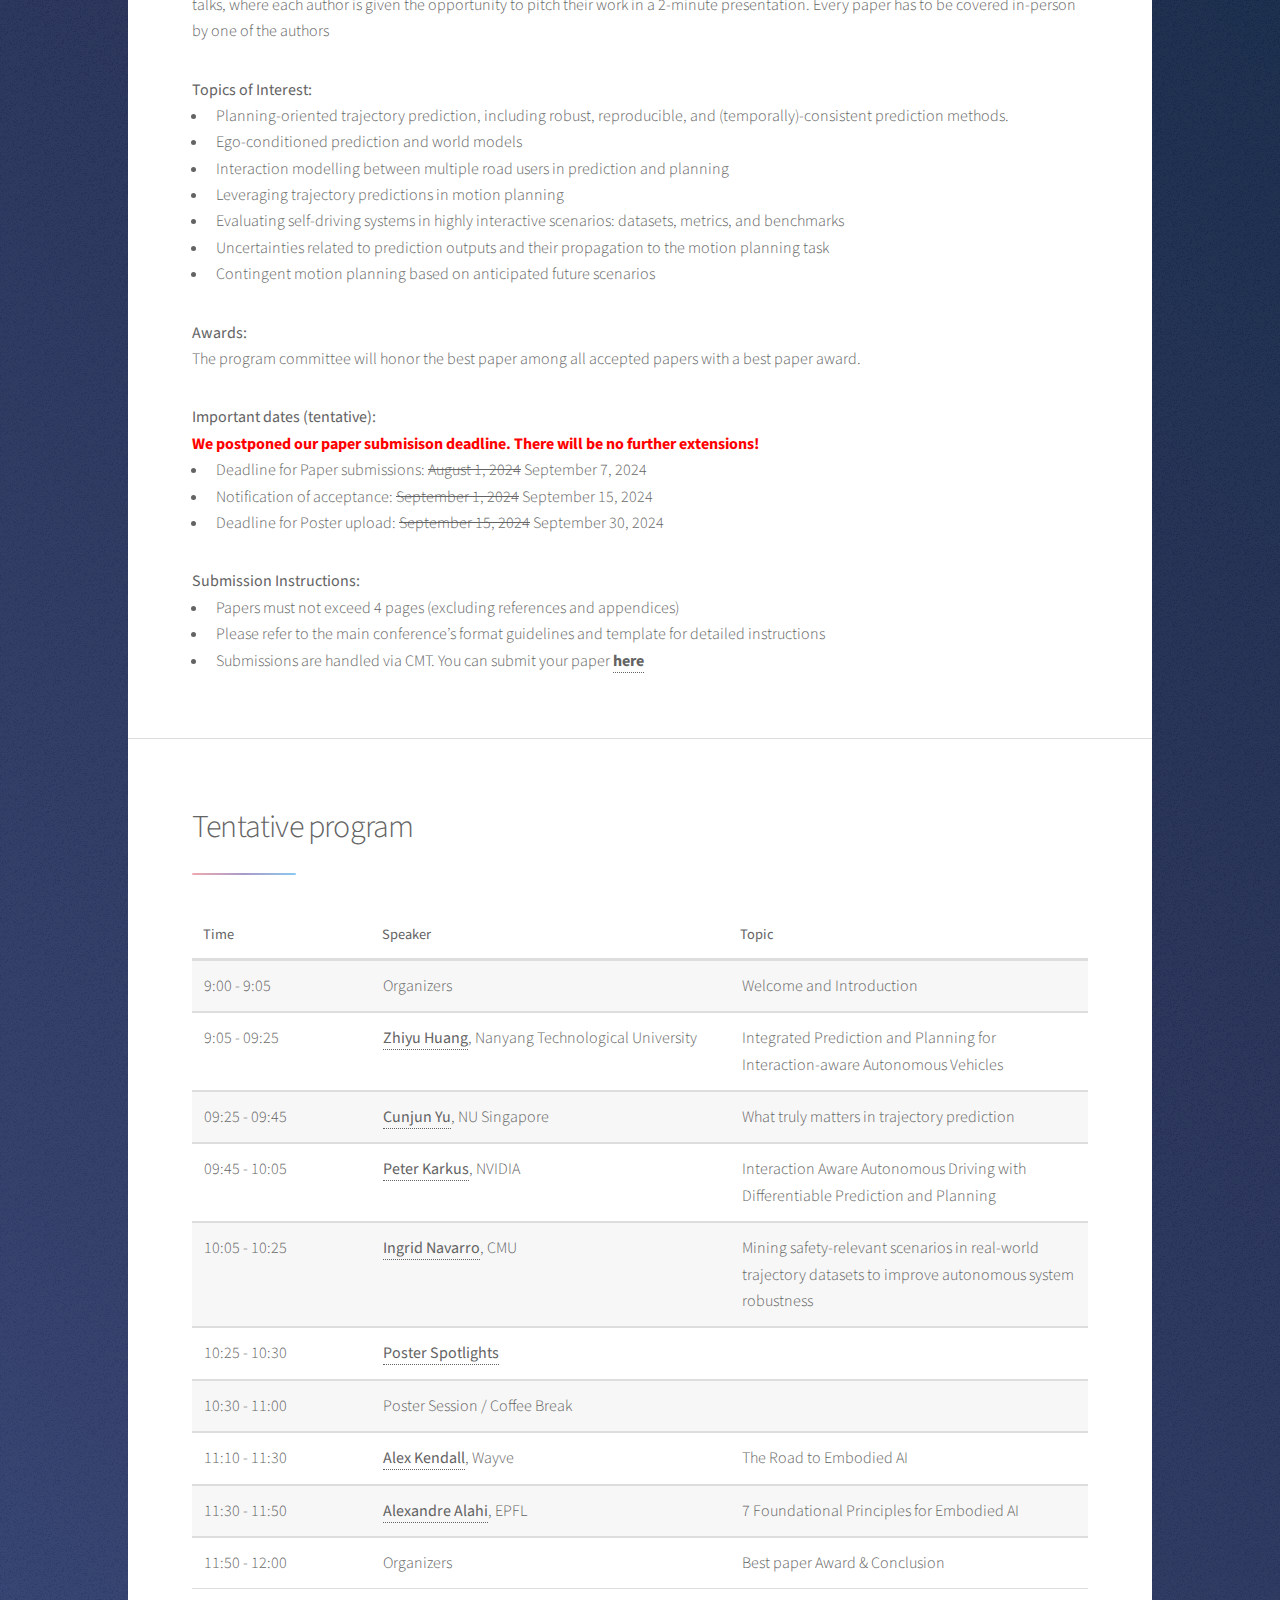
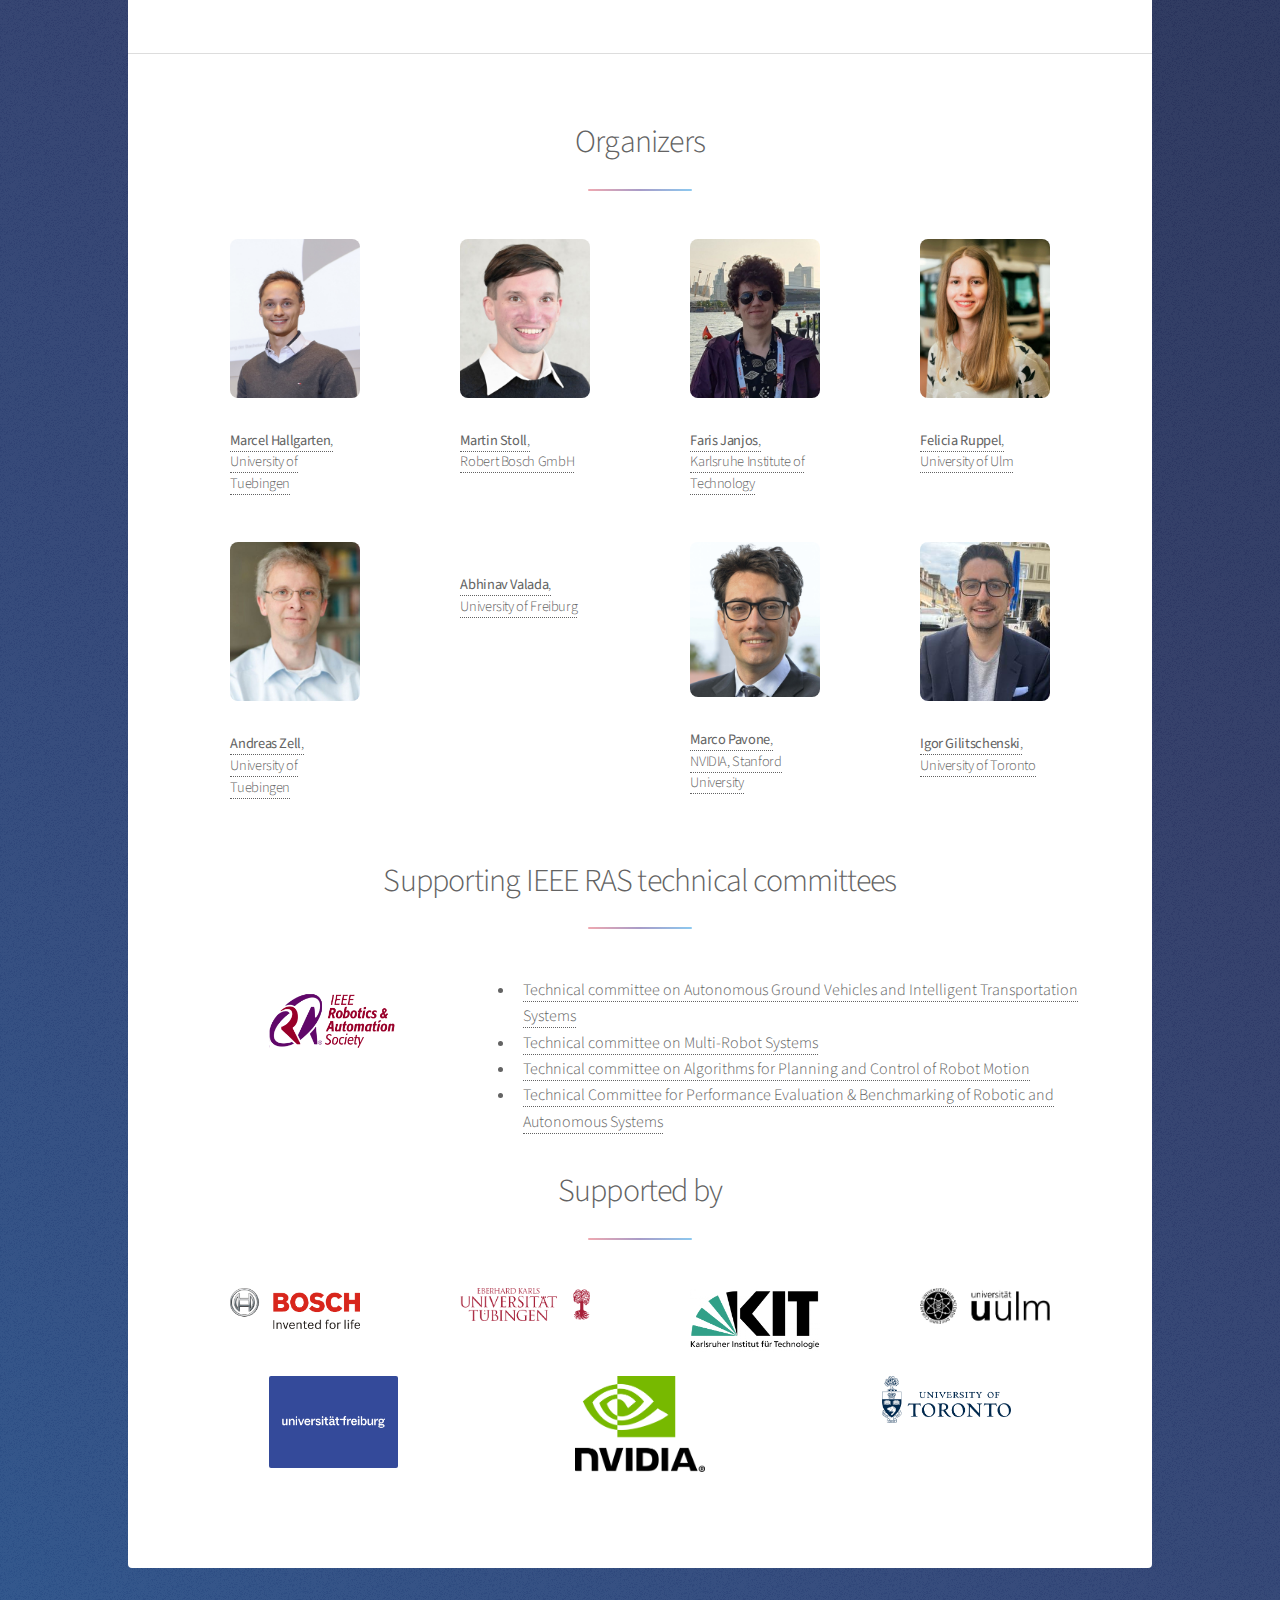
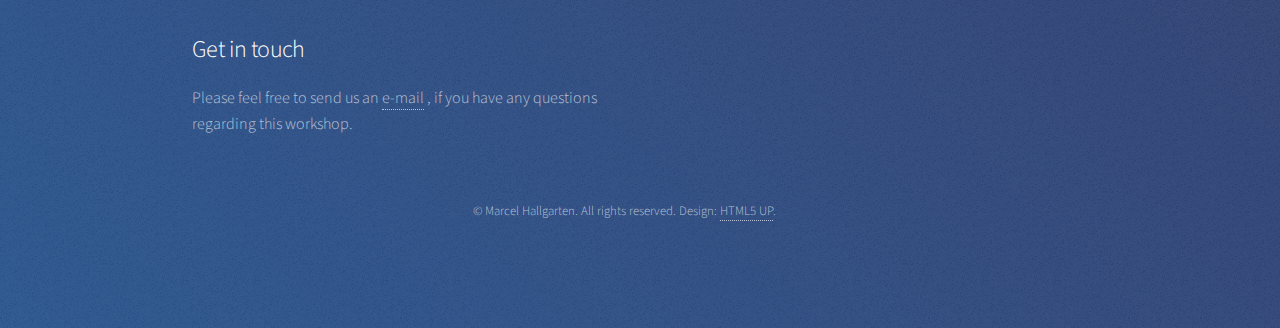
==== commit a6433c1d: "Add title of talk" ====
--- a/index.html
+++ b/index.html
@@ -242,7 +242,7 @@
 									<td>11:30 - 11:50</br>
 									<td><strong><a href="https://people.epfl.ch/alexandre.alahi?lang=en">Alexandre Alahi</a></strong>, EPFL
 									</td>
-									<td>TBA</td>
+									<td>7 Foundational Principles for Embodied AI</td>
 									<td class='expanded-row-content hide-row'>Abstract: tbd</td>
 								</tr>
 								<tr>
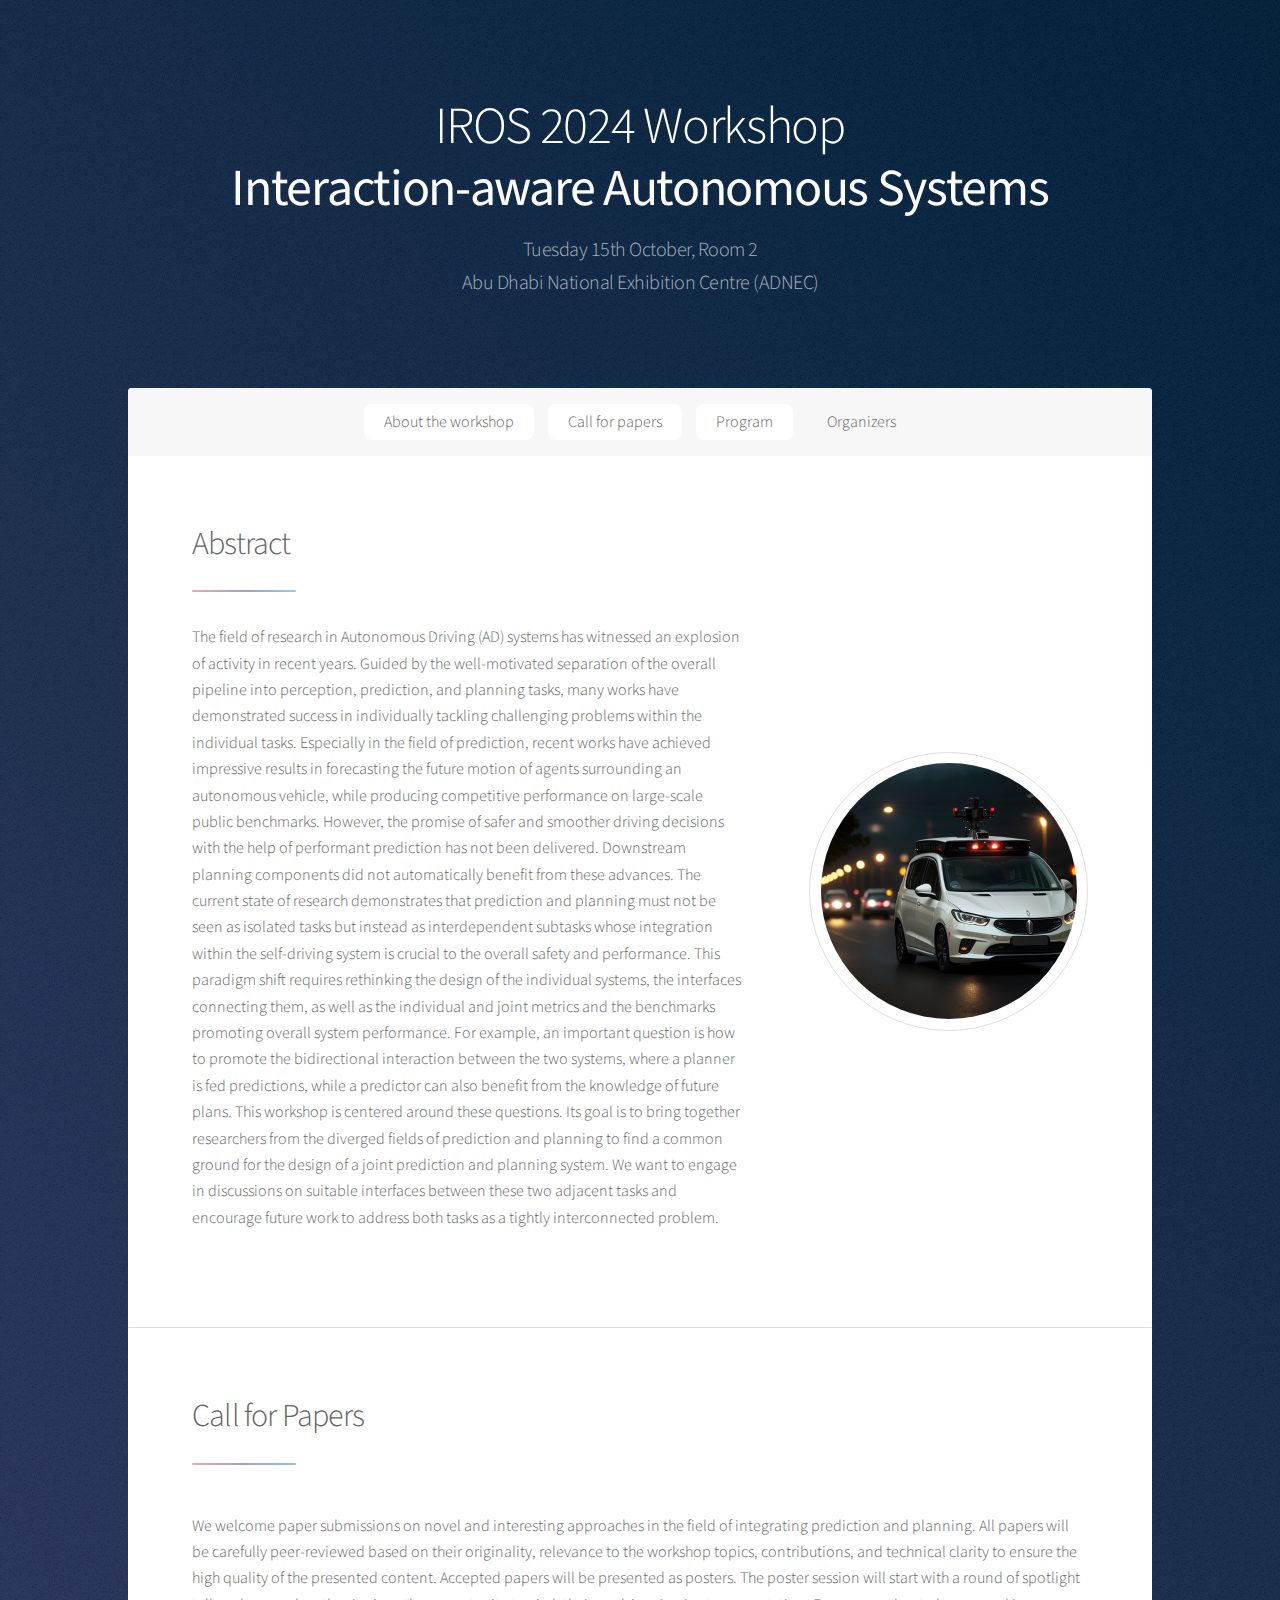
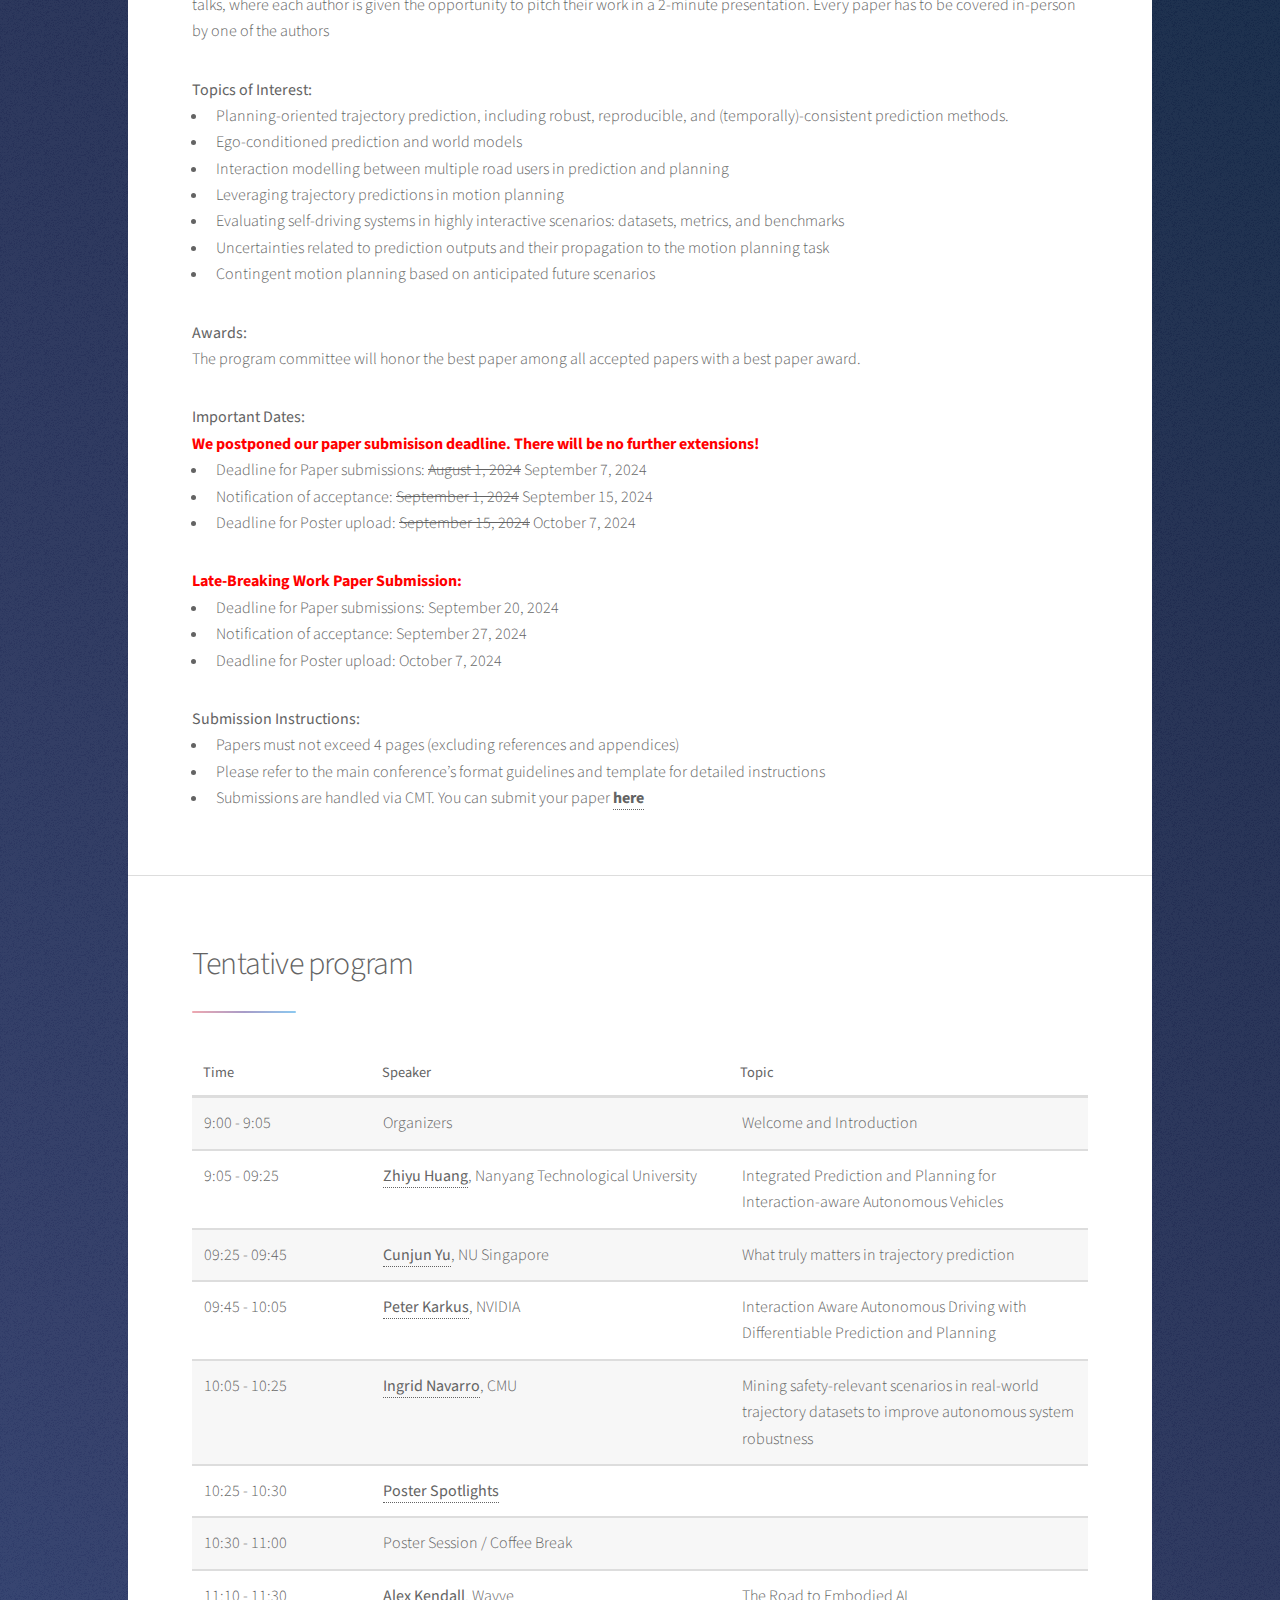
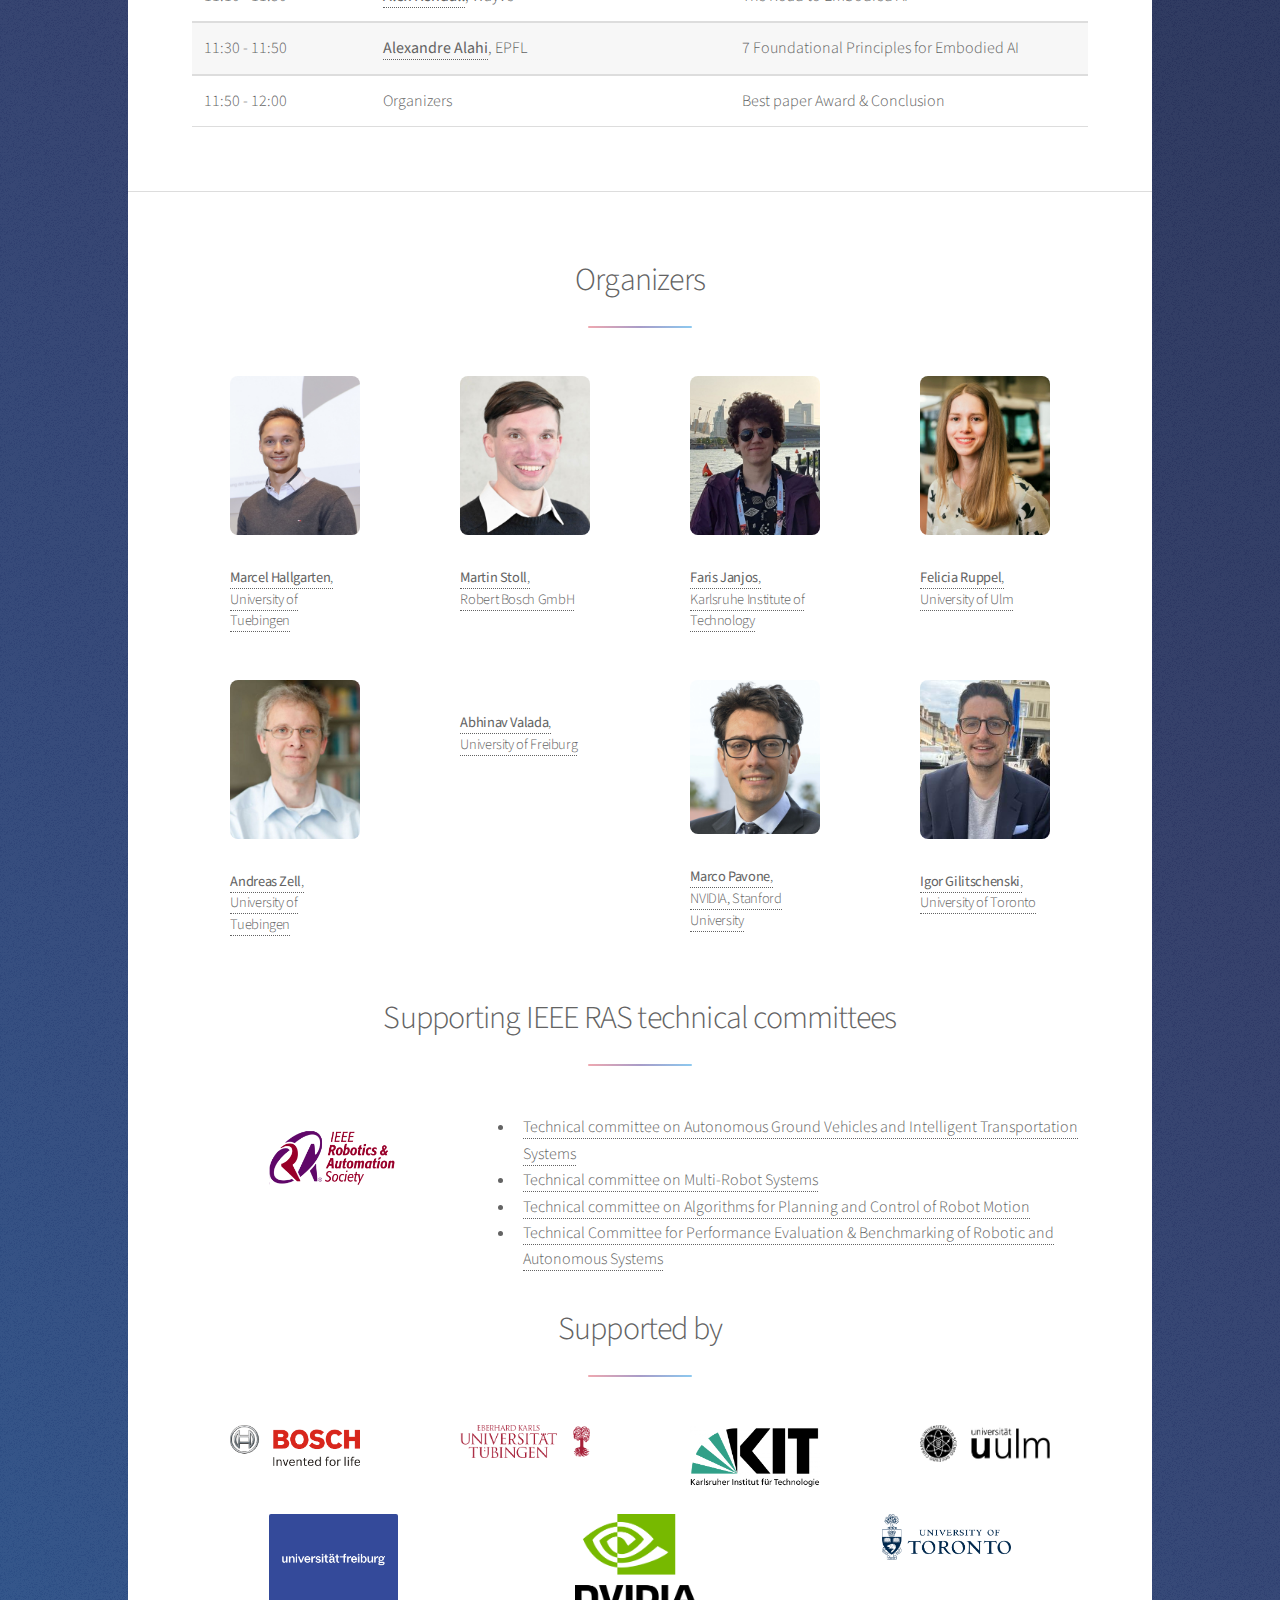
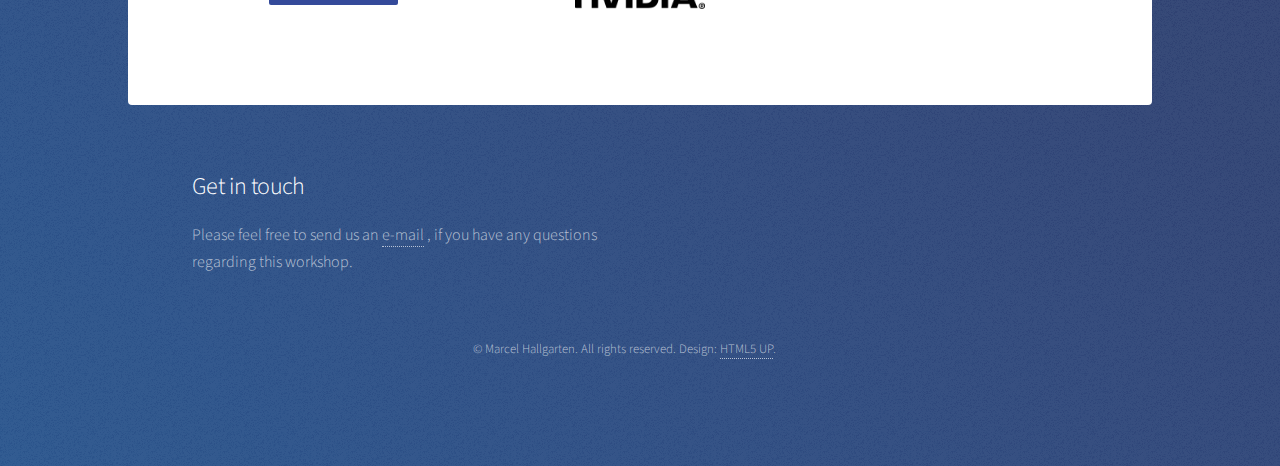
==== commit 385e00e0: "Add late-breaking work submissioN" ====
--- a/index.html
+++ b/index.html
@@ -112,12 +112,18 @@
 					<p>
 						The program committee will honor the best paper among all accepted papers with a best paper award.
 					</p>
-					<p style="margin-bottom: 0px"><strong>Important dates (tentative):</strong></p>
+					<p style="margin-bottom: 0px"><strong>Important Dates:</strong></p>
 					<p style="margin-bottom: 0px; color: red; font-weight:bold;">We postponed our paper submisison deadline. There will be no further extensions!</p>
 					<ul>
 						<li>Deadline for Paper submissions: <del>August 1, 2024</del> September 7, 2024</li>
 						<li>Notification of acceptance: <del>September 1, 2024</del> September 15, 2024</li>
-						<li>Deadline for Poster upload: <del>September 15, 2024</del> September 30, 2024 </li>
+						<li>Deadline for Poster upload: <del>September 15, 2024</del> October 7, 2024 </li>
+					</ul>
+					<p style="margin-bottom: 0px; color: red; font-weight:bold;">Late-Breaking Work Paper Submission:</p>
+					<ul>
+						<li>Deadline for Paper submissions: September 20, 2024</li>
+						<li>Notification of acceptance: September 27, 2024</li>
+						<li>Deadline for Poster upload: October 7, 2024 </li>
 					</ul>
 					<p style="margin-bottom: 0px"><strong>Submission Instructions:</strong></p>
 					<ul>
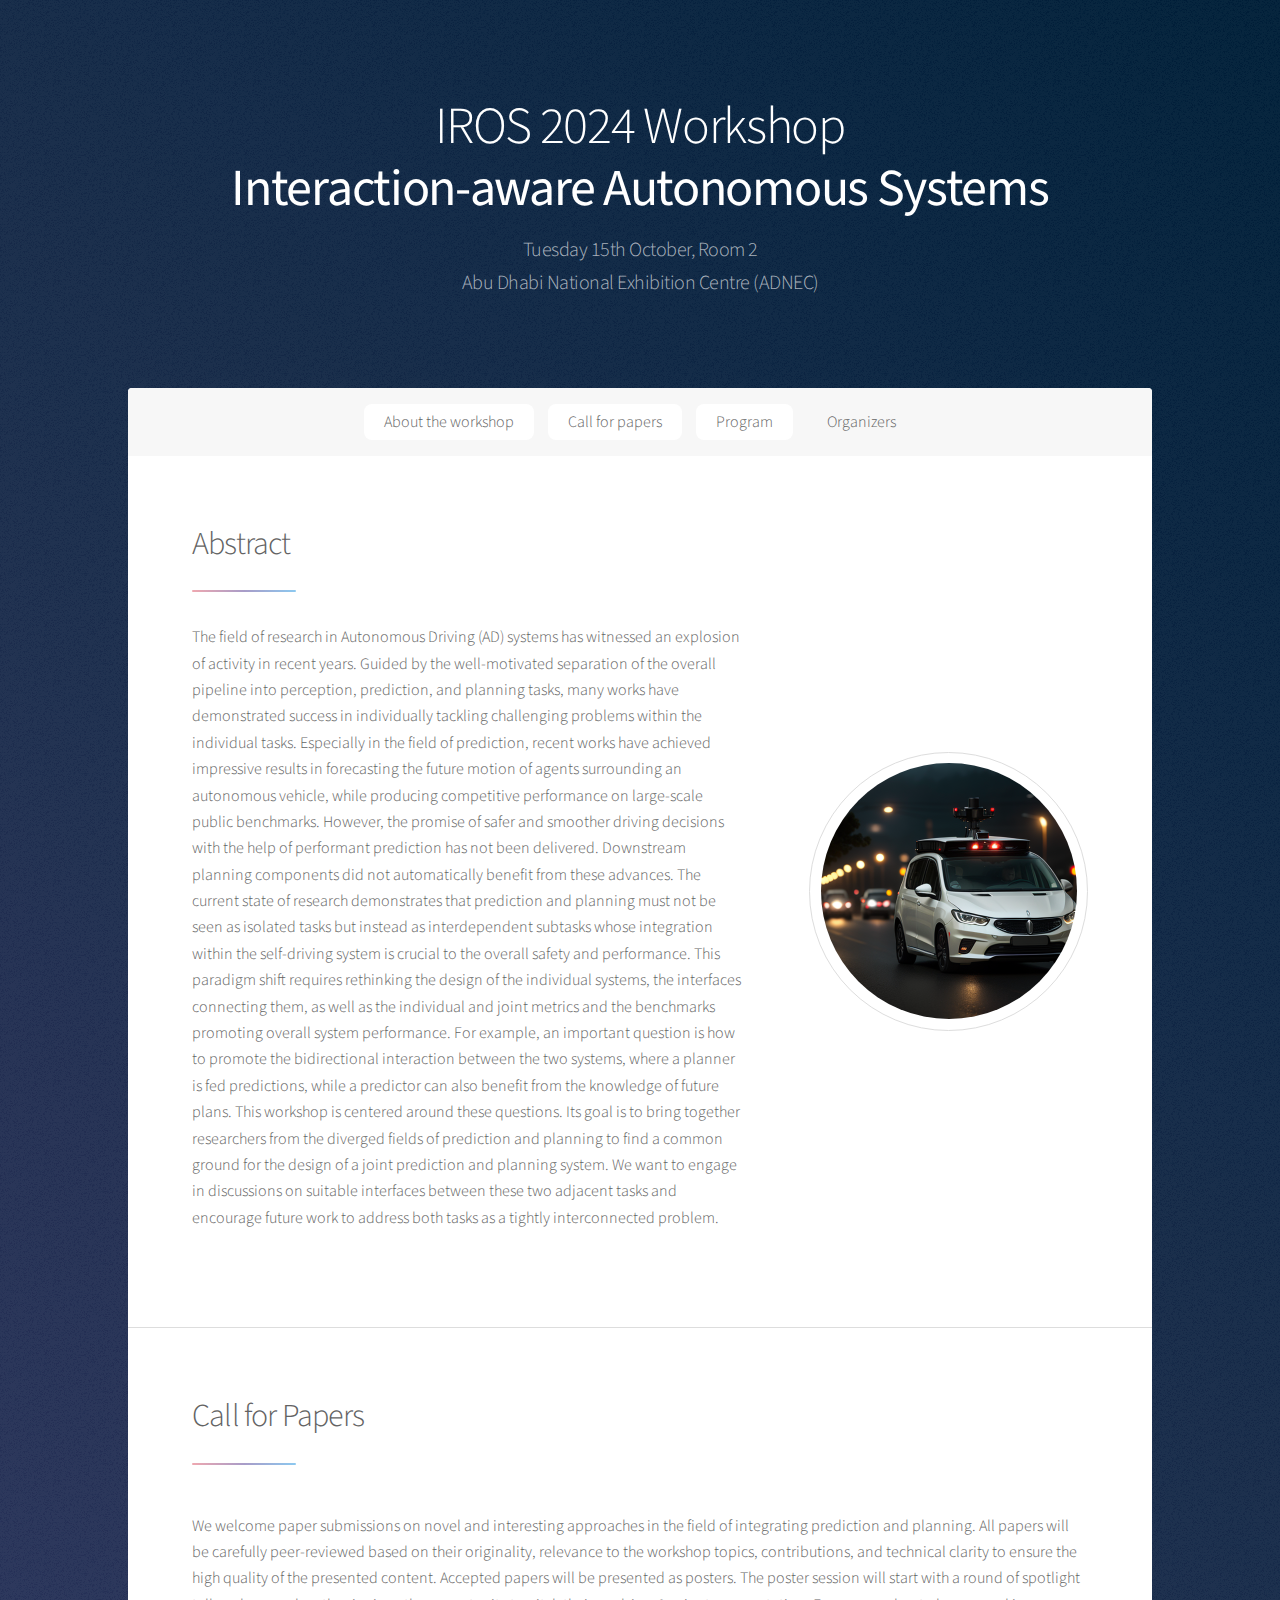
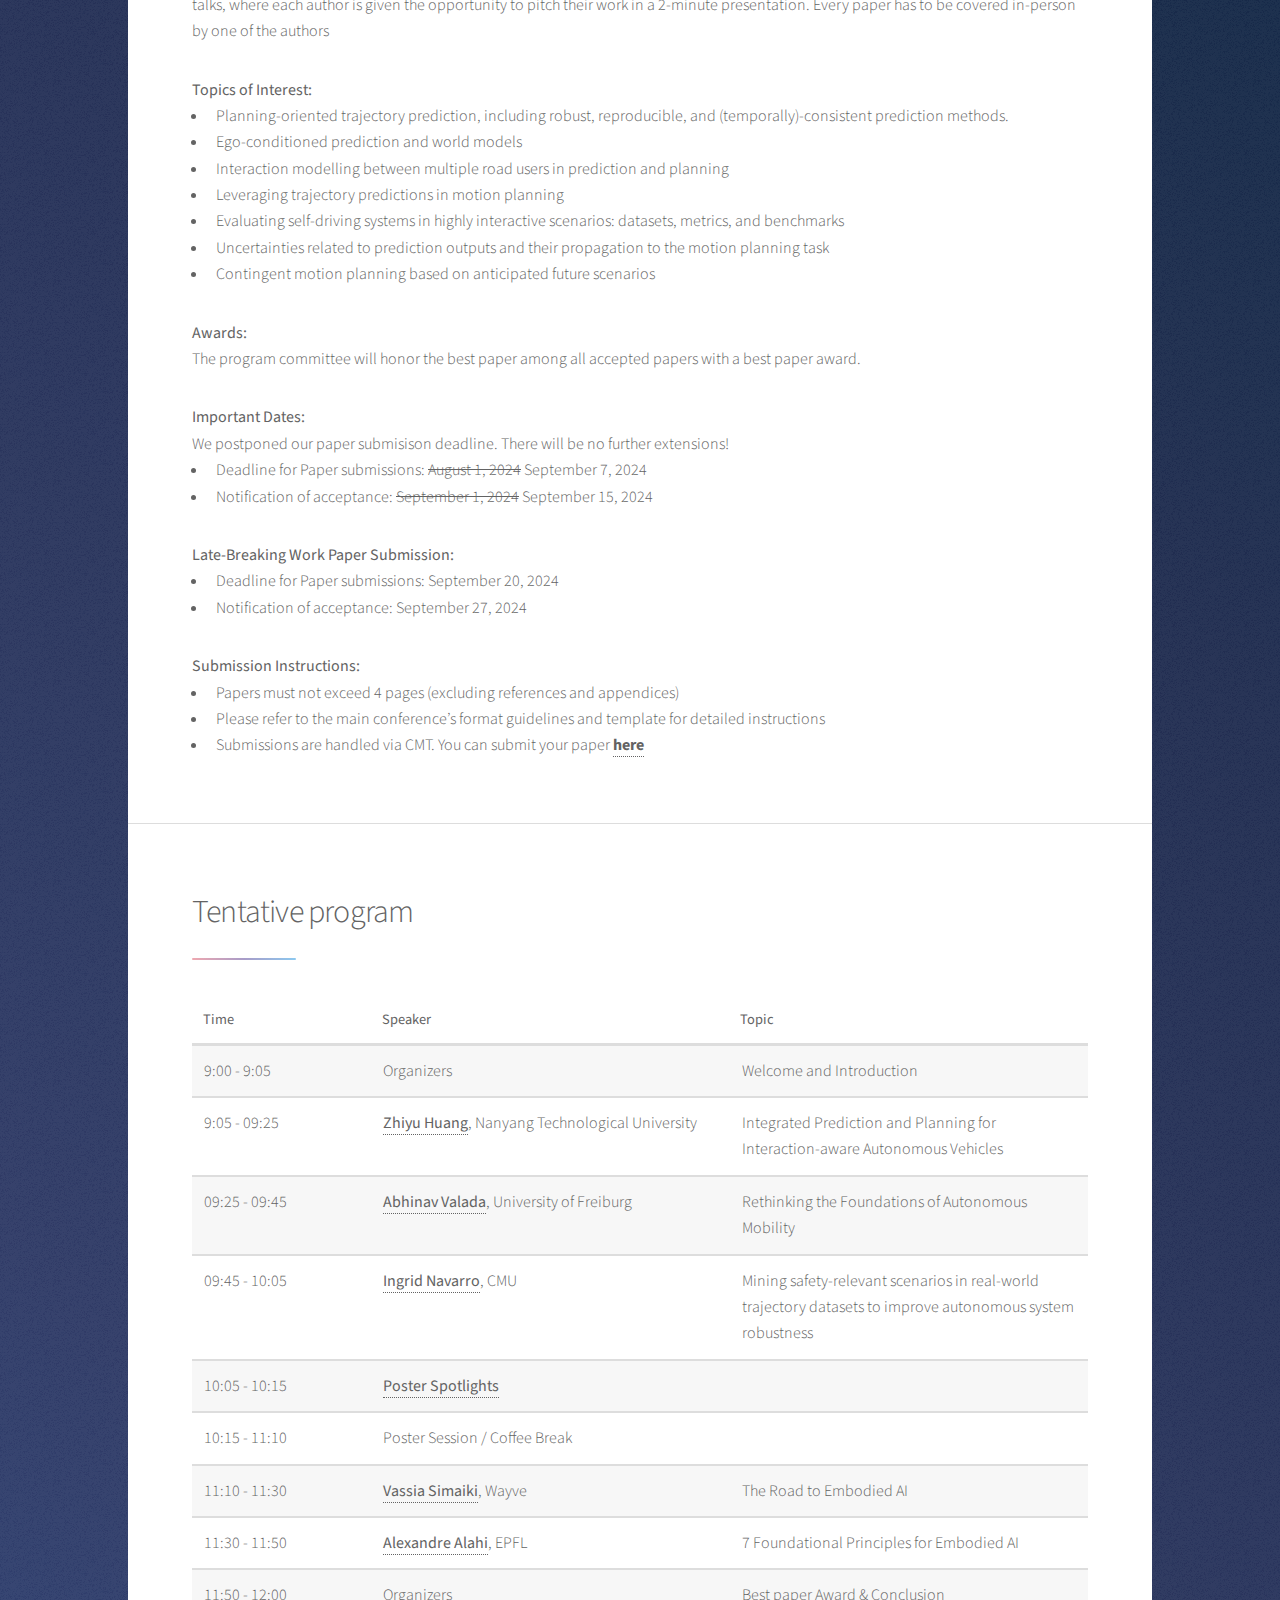
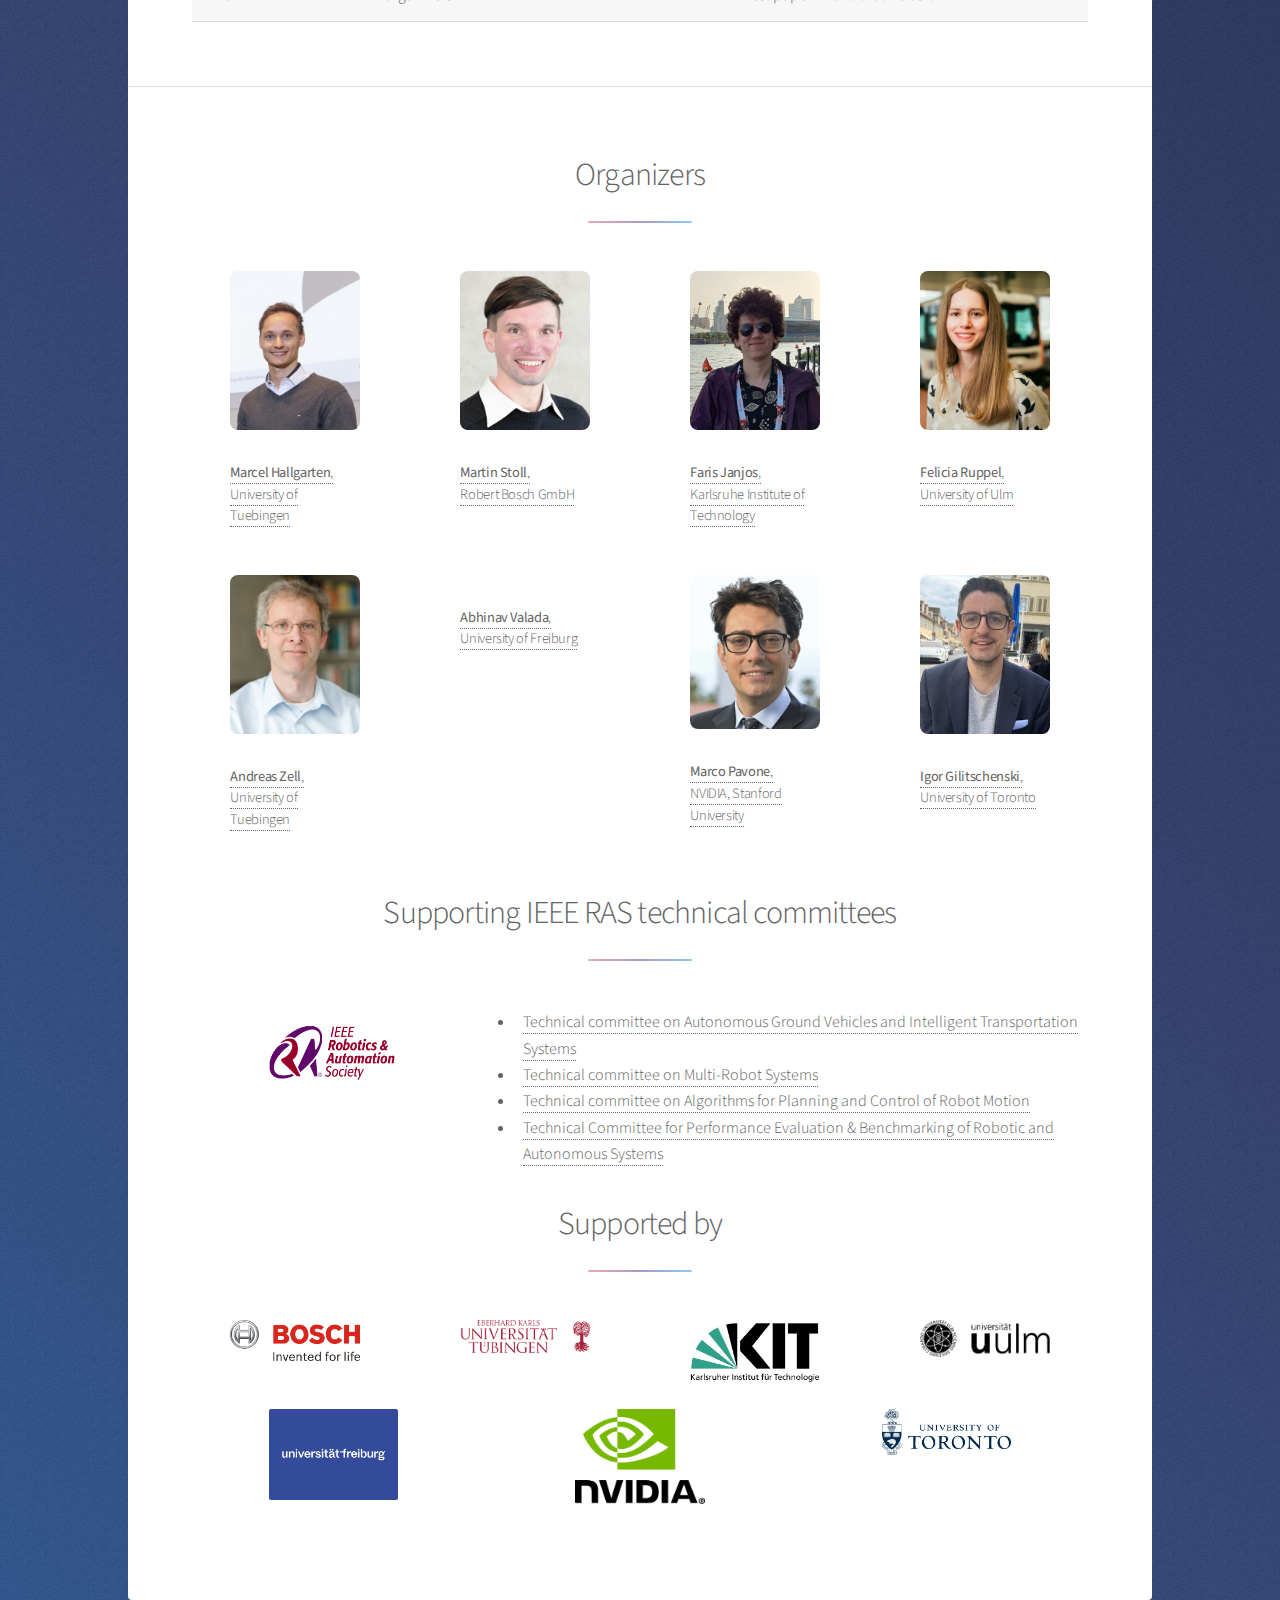
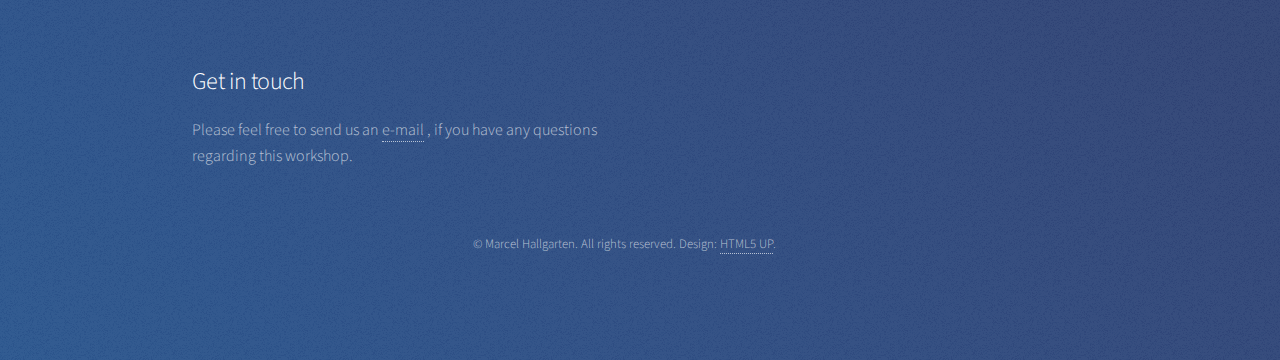
==== commit 6481451d: "Update agenda" ====
--- a/index.html
+++ b/index.html
@@ -113,17 +113,15 @@
 						The program committee will honor the best paper among all accepted papers with a best paper award.
 					</p>
 					<p style="margin-bottom: 0px"><strong>Important Dates:</strong></p>
-					<p style="margin-bottom: 0px; color: red; font-weight:bold;">We postponed our paper submisison deadline. There will be no further extensions!</p>
+					<p style="margin-bottom: 0px">We postponed our paper submisison deadline. There will be no further extensions!</p>
 					<ul>
 						<li>Deadline for Paper submissions: <del>August 1, 2024</del> September 7, 2024</li>
 						<li>Notification of acceptance: <del>September 1, 2024</del> September 15, 2024</li>
-						<li>Deadline for Poster upload: <del>September 15, 2024</del> October 7, 2024 </li>
 					</ul>
-					<p style="margin-bottom: 0px; color: red; font-weight:bold;">Late-Breaking Work Paper Submission:</p>
+					<p style="margin-bottom: 0px"><strong>Late-Breaking Work Paper Submission:</strong></p>
 					<ul>
 						<li>Deadline for Paper submissions: September 20, 2024</li>
 						<li>Notification of acceptance: September 27, 2024</li>
-						<li>Deadline for Poster upload: October 7, 2024 </li>
 					</ul>
 					<p style="margin-bottom: 0px"><strong>Submission Instructions:</strong></p>
 					<ul>
@@ -173,30 +171,12 @@
 								</tr>
 								<tr onClick='toggleRow(this)'>
 									<td>09:25 - 09:45</br>
-									<td><strong><a href="https://cunjunyu.github.io/">Cunjun Yu</a></strong>, NU
-										Singapore</td>
-									<td>What truly matters in trajectory prediction</td>
-									<td class='expanded-row-content hide-row'>Trajectory prediction is crucial for
-										safety and smooth navigation in autonomous driving systems. However, there is a
-										significant disparity between predictor accuracy on fixed datasets and
-										real-world performance. We highlight the overlooked dynamics gap as a key factor
-										in this disparity. In real scenarios, prediction algorithms influence the
-										autonomous vehicle's behavior, which, in turn, affects other road agents,
-										creating predictor-specific dynamics. This interaction leads to a gap between
-										fixed dataset evaluations and actual driving conditions. We also examine the
-										impact of factors beyond prediction accuracy, such as computational efficiency,
-										and discuss potential solutions to mitigate this gap.</td>
+									<td><strong><a href="https://rl.uni-freiburg.de/people/valada">Abhinav Valada</a></strong>, University of Freiburg</td>
+									<td>Rethinking the Foundations of Autonomous Mobility</td>
+									<td class='expanded-row-content hide-row'>Scaling autonomy with labels is probably the biggest bet of the century. Is this a myth or a mystery? In this talk, I will present our recent work which challenges this conception and introduce alternate learning paradigms that may more realistically enable us to achieve autonomy at scale.</td>
 								</tr>
 								<tr onClick='toggleRow(this)'>
 									<td>09:45 - 10:05</br>
-									<td><strong><a href="https://karkus.tilda.ws/">Peter Karkus</a></strong>, NVIDIA
-									</td>
-									<td>Interaction Aware Autonomous Driving with Differentiable Prediction and Planning
-									</td>
-									<td class='expanded-row-content hide-row'>Abstract: tbd</td>
-								</tr>
-								<tr onClick='toggleRow(this)'>
-									<td>10:05 - 10:25</br>
 									<td><strong><a href="https://cmubig.github.io/team/jean_oh/">Ingrid
 											Navarro</a></strong>, CMU</td>
 								<td>Mining safety-relevant scenarios in real-world trajectory datasets to improve
@@ -224,22 +204,21 @@
 									of this talk is, thus, to discuss some of our findings as well as avenues for
 									future research
 								</td>
-								</tr>
-								<tr onClick='toggleRow(this)'>
-									<td>10:25 - 10:30</br>
+								<tr onClick='toggleRow(this)'>
+									<td>10:05 - 10:15</br>
 									<td><strong><span style='border-bottom: dotted 1px'>Poster Spotlights</span></strong>
 									</td>
 									<td></td>
 									<td class='expanded-row-content hide-row'>Posters: TBA</td>
 								</tr>
 								<tr>
-									<td>10:30 - 11:00</td>
+									<td>10:15 - 11:10</td>
 									<td>Poster Session / Coffee Break</td>
 									<td></td>
 								</tr>
 								<tr onClick='toggleRow(this)'>
 									<td>11:10 - 11:30</br>
-									<td><strong><a href="https://alexgkendall.com/">Alex Kendall</a></strong>, Wayve
+									<td><strong><a href="#">Vassia Simaiki</a></strong>, Wayve
 									</td>
 									<td>The Road to Embodied AI</td>
 									<td class='expanded-row-content hide-row'>Abstract: tbd</td>
